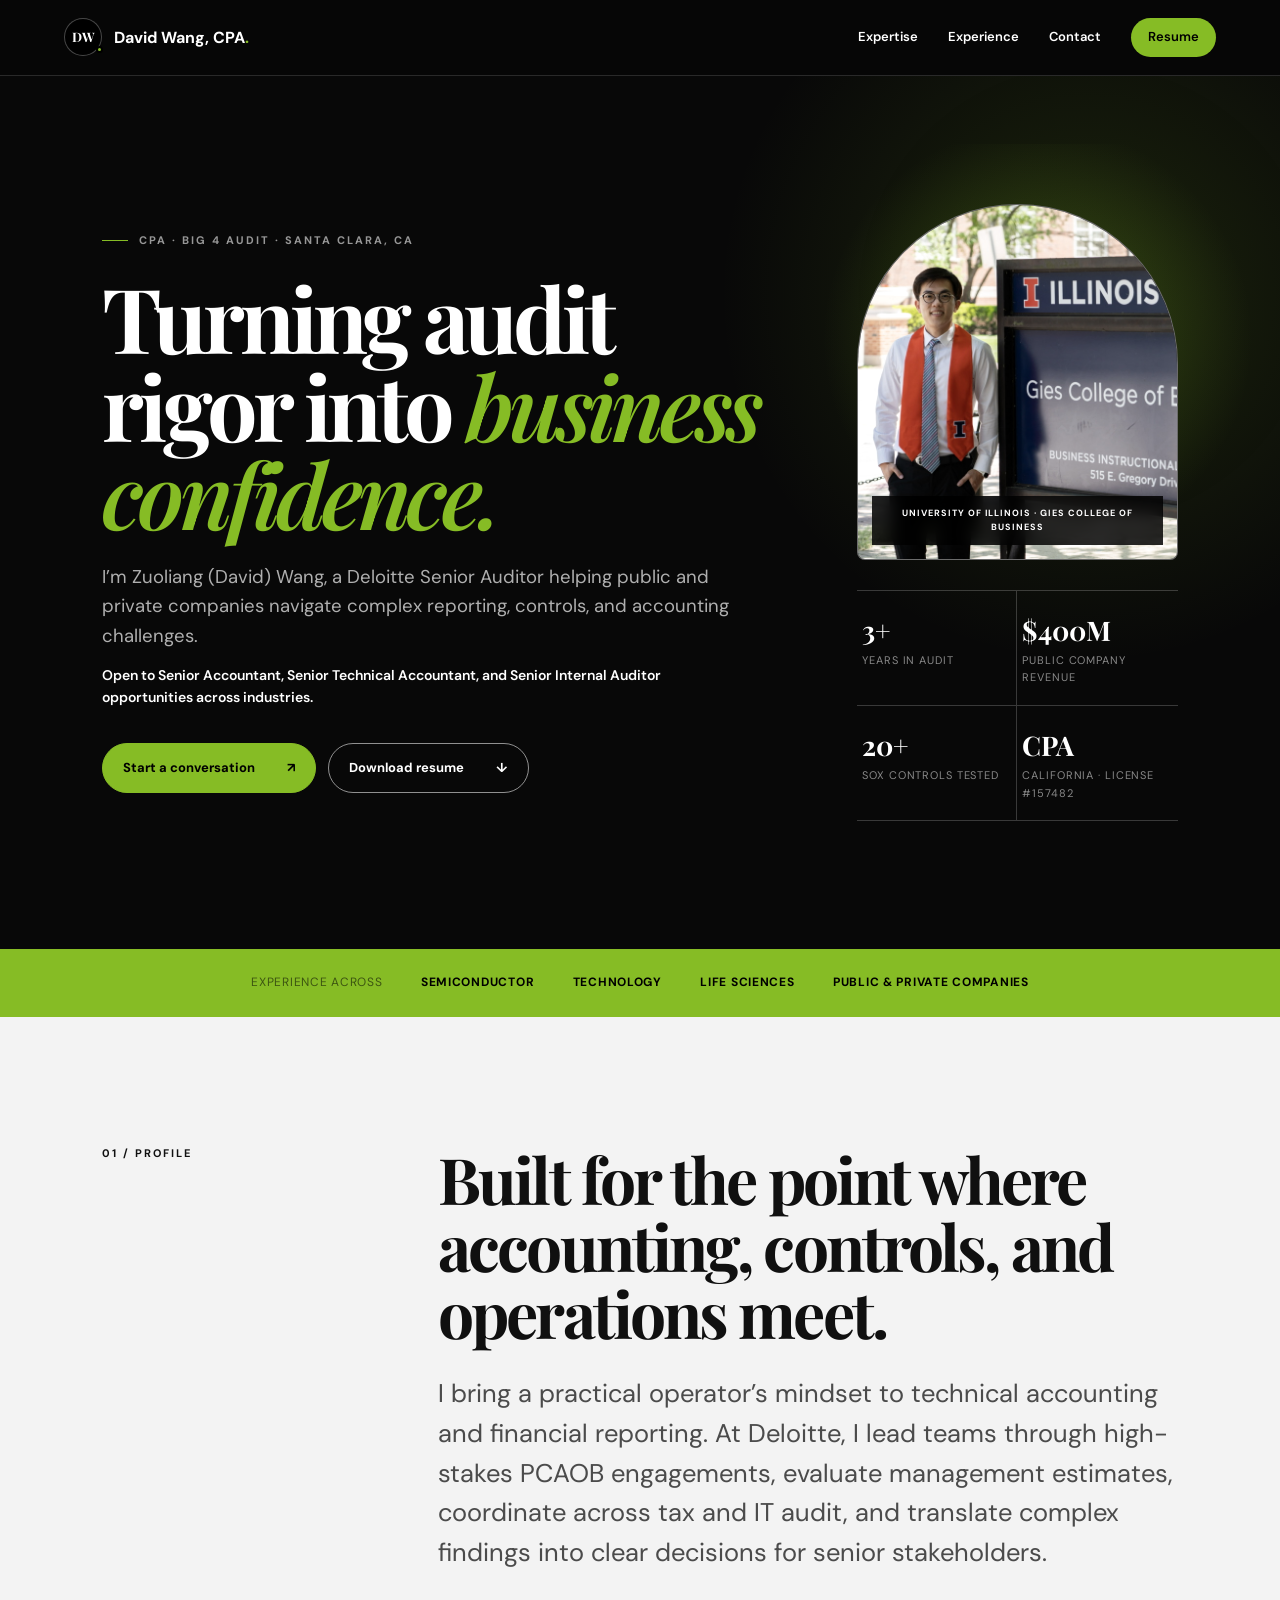
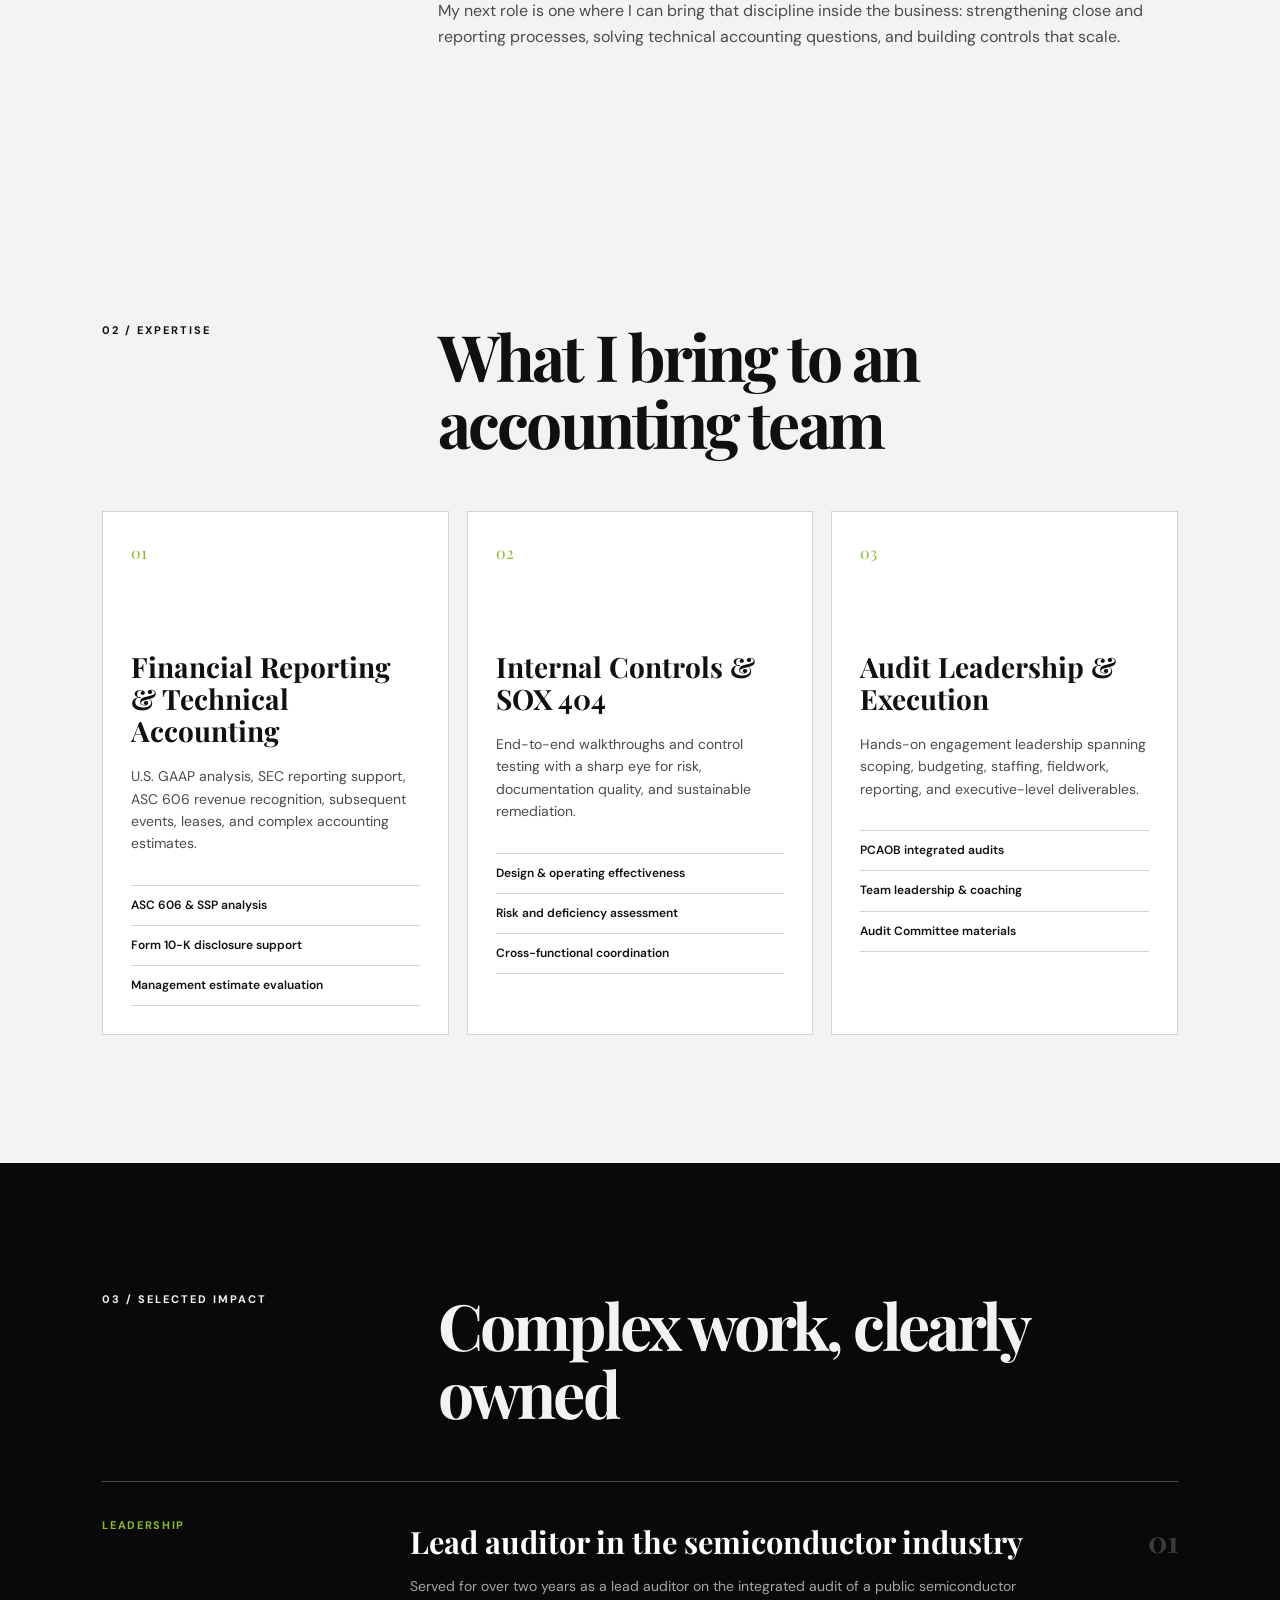
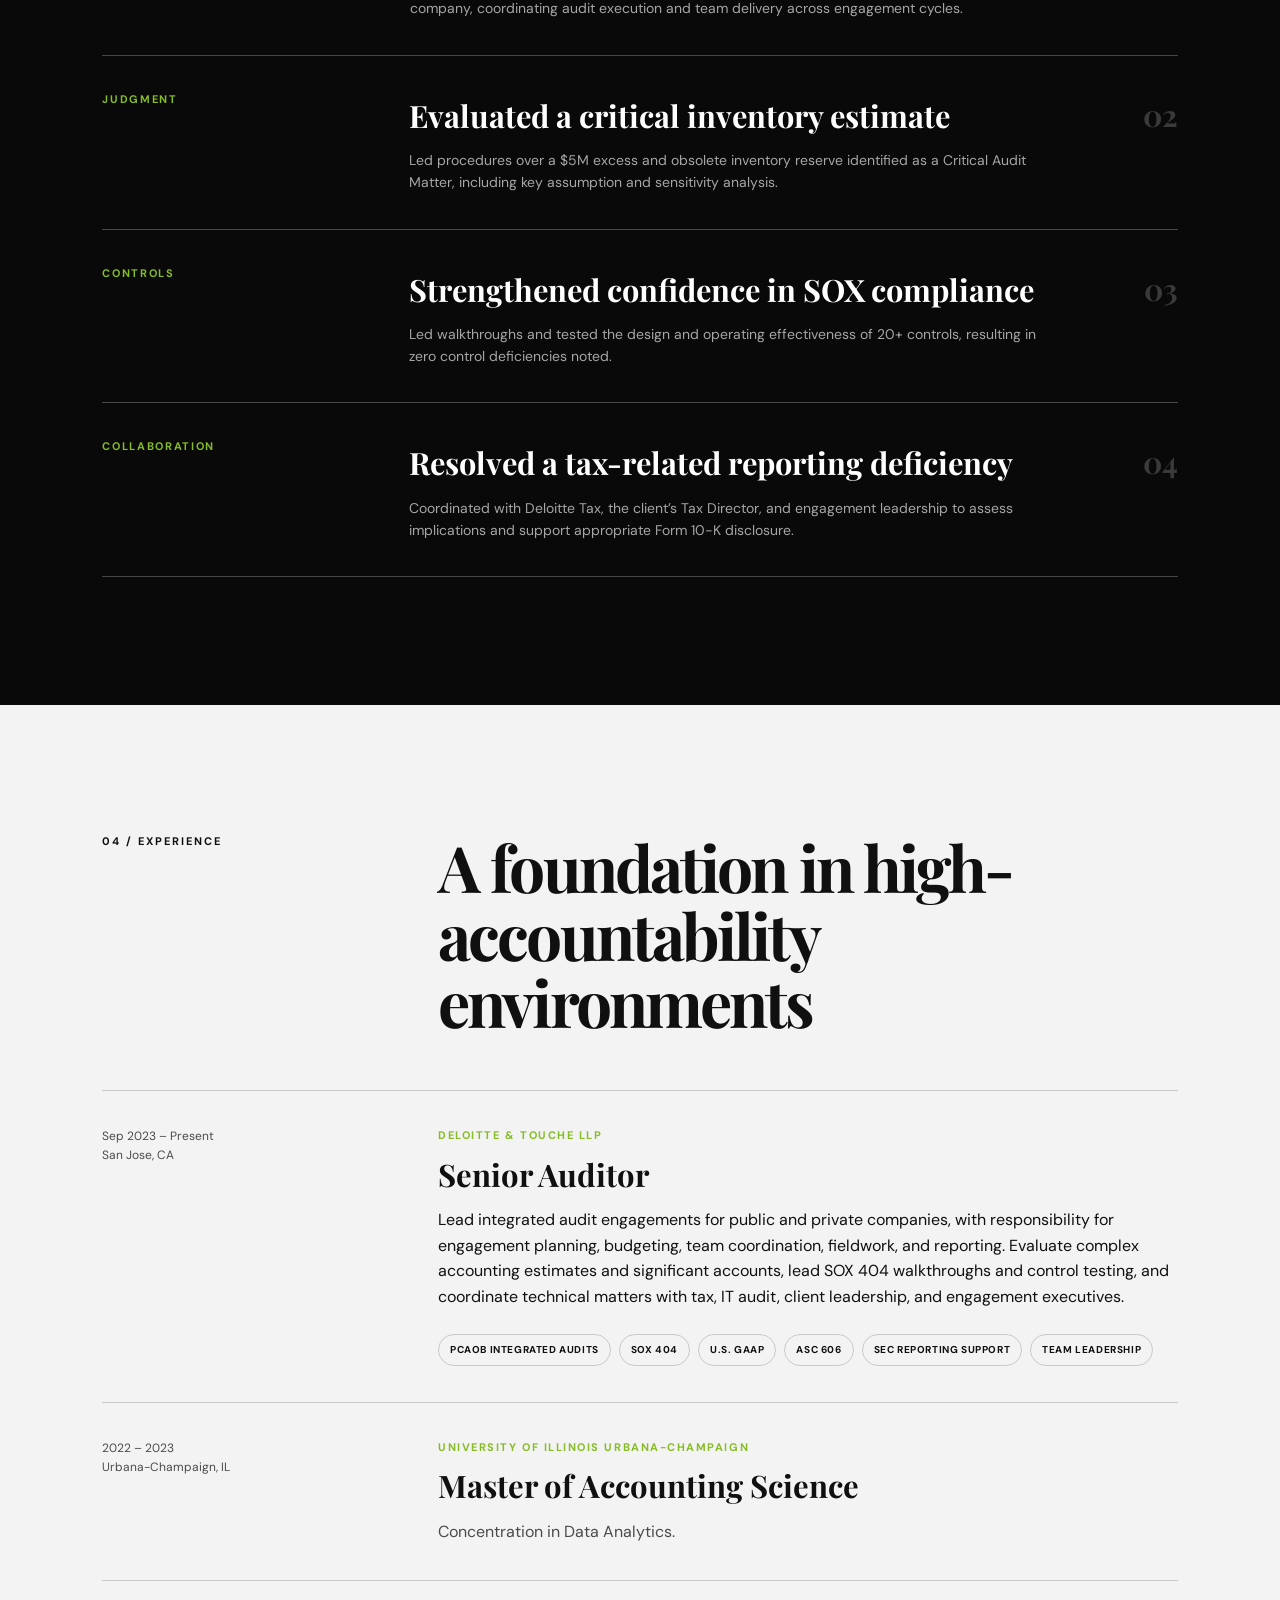
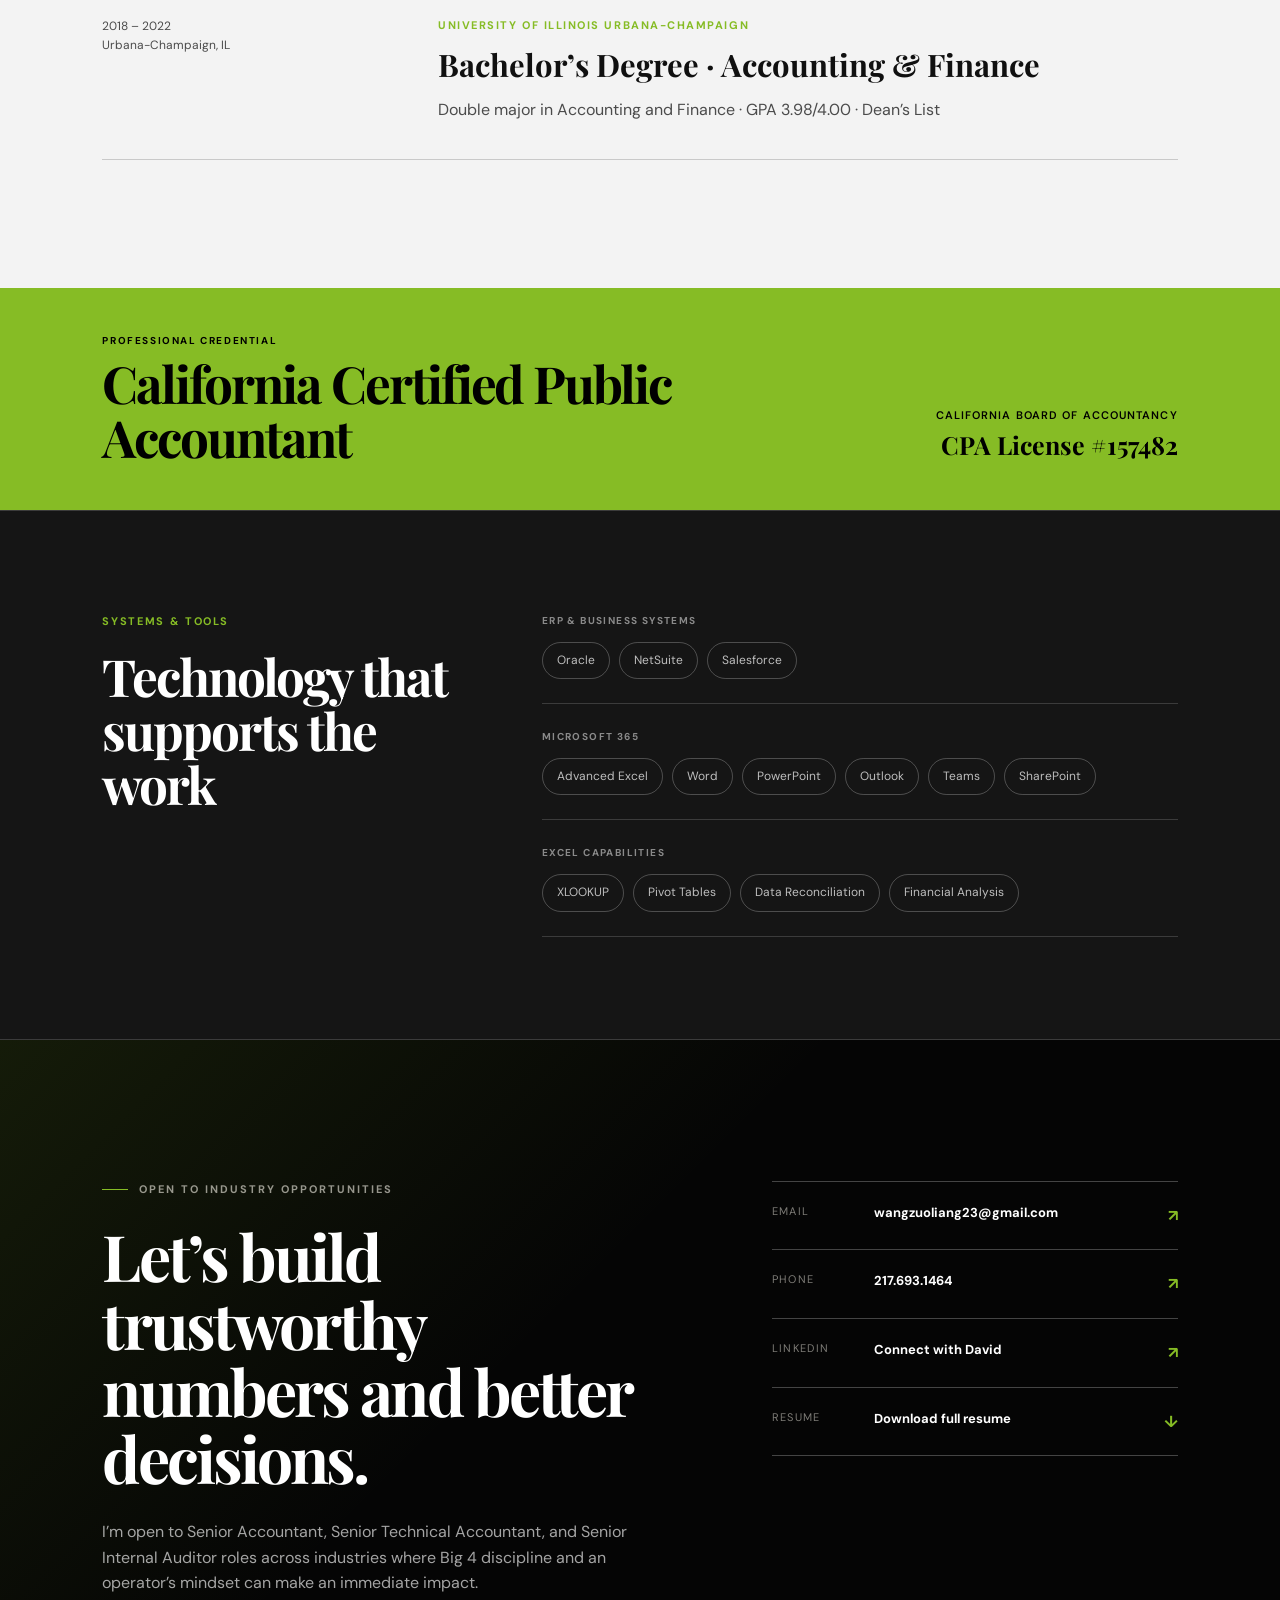
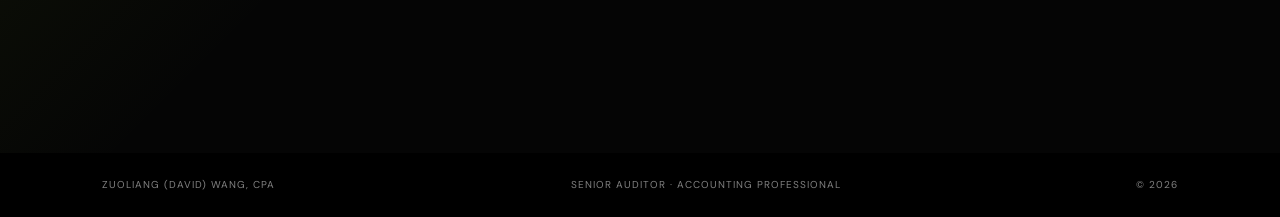
==== index.html @ b6fe4852 "Create index.html" ====
<!DOCTYPE html>
<html lang="en">
<head>
  <meta charset="UTF-8">
  <meta name="viewport" content="width=device-width, initial-scale=1.0">
  <meta name="description" content="Portfolio of Zuoliang (David) Wang, CPA, a Senior Auditor specializing in public company audits, SOX 404, and U.S. GAAP.">
  <title>David Wang, CPA | Senior Auditor & Accounting Professional</title>
  <link rel="preconnect" href="https://fonts.googleapis.com">
  <link rel="preconnect" href="https://fonts.gstatic.com" crossorigin>
  <link href="https://fonts.googleapis.com/css2?family=DM+Sans:wght@400;500;600;700&family=Playfair+Display:ital,wght@0,600;0,700;1,600&display=swap" rel="stylesheet">
  <style>:root {
  --ink: #101010;
  --ink-soft: #4b4b4b;
  --paper: #f3f3f3;
  --paper-deep: #dedede;
  --white: #ffffff;
  --accent: #86bc25;
  --line: rgba(16, 16, 16, 0.18);
  --serif: "Playfair Display", Georgia, serif;
  --sans: "DM Sans", Arial, sans-serif;
}

* { box-sizing: border-box; }
html { scroll-behavior: smooth; }
body {
  margin: 0;
  color: var(--ink);
  background: #0b0b0b;
  font-family: var(--sans);
  line-height: 1.6;
}
a { color: inherit; text-decoration: none; }

.site-header {
  position: sticky;
  top: 0;
  z-index: 20;
  display: flex;
  align-items: center;
  justify-content: space-between;
  padding: 18px clamp(24px, 5vw, 80px);
  color: var(--white);
  border-bottom: 1px solid rgba(255, 255, 255, .14);
  background: rgba(7, 7, 7, 0.94);
  backdrop-filter: blur(18px);
}
.brand { display: flex; align-items: center; gap: 12px; font-weight: 700; }
.brand-mark {
  position: relative;
  display: grid;
  width: 38px;
  height: 38px;
  place-items: center;
  color: var(--white);
  background: #000;
  border: 1px solid rgba(255,255,255,.28);
  border-radius: 50%;
  font-family: var(--serif);
  font-size: 13px;
}
.brand-dot {
  position: absolute;
  right: -2px;
  bottom: 2px;
  width: 7px;
  height: 7px;
  background: var(--accent);
  border: 2px solid #000;
  border-radius: 50%;
}
.wordmark-dot { color: var(--accent); }
nav { display: flex; align-items: center; gap: 30px; font-size: 13px; font-weight: 600; }
nav a { transition: color .2s ease; }
nav a:hover { color: var(--accent); }
.nav-cta { padding: 9px 17px; color: #000; background: var(--accent); border-radius: 99px; }

.hero {
  min-height: calc(100vh - 75px);
  display: grid;
  grid-template-columns: 1.35fr .65fr;
  gap: 7vw;
  align-items: center;
  padding: clamp(70px, 10vw, 150px) clamp(24px, 8vw, 130px);
  overflow: hidden;
  color: var(--white);
  background:
    radial-gradient(circle at 85% 25%, rgba(134, 188, 37, .16), transparent 29%),
    #080808;
}
.eyebrow {
  display: flex;
  align-items: center;
  gap: 11px;
  margin: 0 0 24px;
  color: rgba(255,255,255,.58);
  font-size: 11px;
  font-weight: 700;
  letter-spacing: .18em;
  text-transform: uppercase;
}
.eyebrow span { width: 26px; height: 1px; background: var(--accent); }
h1, h2, h3, p { margin-top: 0; }
h1 {
  max-width: 760px;
  margin-bottom: 26px;
  font-family: var(--serif);
  font-size: clamp(55px, 7vw, 104px);
  line-height: .98;
  letter-spacing: -.055em;
}
h1 em { color: var(--accent); font-weight: 600; }
.hero-intro { max-width: 690px; margin-bottom: 12px; color: rgba(255,255,255,.68); font-size: clamp(17px, 1.45vw, 22px); }
.hero-goal { max-width: 650px; margin-bottom: 34px; font-size: 14px; font-weight: 600; }
.hero-actions { display: flex; gap: 12px; flex-wrap: wrap; }
.button {
  display: inline-flex;
  gap: 32px;
  align-items: center;
  padding: 14px 20px;
  border: 1px solid rgba(255,255,255,.55);
  border-radius: 99px;
  font-size: 13px;
  font-weight: 700;
  transition: transform .2s ease, background .2s ease, color .2s ease;
}
.button:hover { transform: translateY(-2px); }
.button.primary { color: #000; background: var(--accent); border-color: var(--accent); }
.button.secondary { color: var(--white); }
.button.secondary:hover { color: #000; background: var(--white); }
.hero-panel { position: relative; }
.hero-panel::before {
  content: "";
  position: absolute;
  inset: -60px -120px auto -80px;
  height: 390px;
  background: radial-gradient(circle, rgba(134,188,37,.3), transparent 66%);
  pointer-events: none;
}
.portrait-frame {
  position: relative;
  aspect-ratio: .9;
  margin: 0;
  overflow: hidden;
  border: 1px solid rgba(255,255,255,.35);
  border-radius: 240px 240px 12px 12px;
  background: #1b1b1b;
}
.portrait-frame img {
  width: 100%;
  height: 100%;
  display: block;
  object-fit: cover;
  object-position: 31% center;
  filter: saturate(.82) contrast(1.02);
}
.portrait-frame figcaption {
  position: absolute;
  right: 14px;
  bottom: 14px;
  left: 14px;
  padding: 10px 12px;
  color: var(--white);
  background: rgba(0, 0, 0, .84);
  backdrop-filter: blur(8px);
  font-size: 9px;
  font-weight: 700;
  letter-spacing: .11em;
  text-align: center;
  text-transform: uppercase;
}
.hero-stat-grid { display: grid; grid-template-columns: 1fr 1fr; margin-top: 30px; border-top: 1px solid rgba(255,255,255,.2); }
.hero-stat-grid div { padding: 18px 5px; border-bottom: 1px solid rgba(255,255,255,.2); }
.hero-stat-grid div:nth-child(odd) { border-right: 1px solid rgba(255,255,255,.2); }
.hero-stat-grid strong, .hero-stat-grid span { display: block; }
.hero-stat-grid strong { font-family: var(--serif); font-size: 27px; }
.hero-stat-grid span { color: rgba(255,255,255,.52); font-size: 11px; text-transform: uppercase; letter-spacing: .08em; }

.trust-strip {
  display: flex;
  gap: 3vw;
  align-items: center;
  justify-content: center;
  padding: 24px;
  color: #000;
  background: var(--accent);
  font-size: 12px;
  letter-spacing: .06em;
  text-transform: uppercase;
}
.trust-strip span { color: rgba(0,0,0,.55); }

.section { padding: clamp(80px, 10vw, 150px) clamp(24px, 8vw, 130px); background: var(--paper); }
.narrative { display: grid; grid-template-columns: .35fr 1fr; gap: 6vw; }
.section-label { font-size: 11px; font-weight: 700; letter-spacing: .18em; text-transform: uppercase; }
.narrative h2, .section-heading h2, .contact-copy h2 {
  max-width: 930px;
  margin-bottom: 28px;
  font-family: var(--serif);
  font-size: clamp(39px, 5vw, 73px);
  line-height: 1.05;
  letter-spacing: -.045em;
}
.large-copy { max-width: 940px; color: var(--ink-soft); font-size: clamp(18px, 2vw, 27px); line-height: 1.55; }
.muted-copy { max-width: 760px; margin-top: 26px; color: var(--ink-soft); }
.section-heading { display: grid; grid-template-columns: .35fr 1fr; gap: 6vw; margin-bottom: 55px; }
.section-heading h2 { margin-bottom: 0; }

.expertise-grid { display: grid; grid-template-columns: repeat(3, 1fr); gap: 18px; }
.expertise-card {
  min-height: 440px;
  padding: 28px;
  border: 1px solid var(--line);
  background: var(--white);
  transition: transform .25s ease, background .25s ease;
}
.expertise-card:hover { transform: translateY(-7px); color: var(--white); background: #111; }
.expertise-card:hover p { color: rgba(255,255,255,.65); }
.expertise-card:hover li { border-color: rgba(255,255,255,.18); }
.card-number { display: block; margin-bottom: 85px; color: var(--accent); font-family: var(--serif); }
.expertise-card h3 { margin-bottom: 18px; font-family: var(--serif); font-size: 28px; line-height: 1.15; }
.expertise-card p { color: var(--ink-soft); font-size: 14px; }
.expertise-card ul { margin: 30px 0 0; padding: 0; list-style: none; border-top: 1px solid var(--line); }
.expertise-card li { padding: 10px 0; border-bottom: 1px solid var(--line); font-size: 12px; font-weight: 600; }

.impact-section { padding: clamp(80px, 10vw, 150px) clamp(24px, 8vw, 130px); color: var(--white); background: #090909; }
.light { color: var(--paper); }
.impact-list { border-top: 1px solid rgba(255,255,255,.25); }
.impact-item {
  display: grid;
  grid-template-columns: .35fr 1fr auto;
  gap: 6vw;
  align-items: start;
  padding: 35px 0;
  border-bottom: 1px solid rgba(255,255,255,.25);
}
.impact-tag { color: var(--accent); font-size: 11px; font-weight: 700; letter-spacing: .15em; text-transform: uppercase; }
.impact-item h3 { margin-bottom: 9px; font-family: var(--serif); font-size: clamp(23px, 2.4vw, 36px); }
.impact-item p { max-width: 750px; margin: 0; color: rgba(255,255,255,.64); font-size: 14px; }
.impact-item > strong { color: rgba(255,255,255,.2); font-family: var(--serif); font-size: 30px; }

.timeline { border-top: 1px solid var(--line); }
.timeline-item { display: grid; grid-template-columns: .35fr 1fr; gap: 6vw; padding: 36px 0; border-bottom: 1px solid var(--line); }
.timeline-meta { display: flex; flex-direction: column; color: var(--ink-soft); font-size: 12px; }
.timeline-content .company { margin-bottom: 5px; color: var(--accent); font-size: 11px; font-weight: 700; letter-spacing: .14em; text-transform: uppercase; }
.timeline-content h3 { margin-bottom: 8px; font-family: var(--serif); font-size: 31px; }
.timeline-content p:last-child { max-width: 730px; margin-bottom: 0; color: var(--ink-soft); }
.role-highlights { display: flex; gap: 8px; flex-wrap: wrap; max-width: 800px; margin-top: 24px; }
.role-highlights span { padding: 7px 11px; border: 1px solid var(--line); border-radius: 99px; font-size: 10px; font-weight: 700; letter-spacing: .06em; text-transform: uppercase; }

.credential-section {
  display: grid;
  grid-template-columns: 1fr auto;
  gap: 40px;
  align-items: end;
  padding: 45px clamp(24px, 8vw, 130px);
  color: #000;
  background: var(--accent);
}
.credential-section p { margin-bottom: 8px; font-size: 10px; font-weight: 700; letter-spacing: .16em; text-transform: uppercase; }
.credential-section h2 { margin: 0; font-family: var(--serif); font-size: clamp(30px, 4vw, 56px); line-height: 1.05; letter-spacing: -.04em; }
.credential-details { display: flex; flex-direction: column; align-items: flex-end; text-align: right; }
.credential-details span { font-size: 11px; font-weight: 600; text-transform: uppercase; letter-spacing: .1em; }
.credential-details strong { font-family: var(--serif); font-size: 25px; }

.tools { display: grid; grid-template-columns: .55fr 1fr; gap: 7vw; padding: clamp(65px, 8vw, 110px) clamp(24px, 8vw, 130px); border-block: 1px solid rgba(255,255,255,.16); color: var(--white); background: #151515; }
.tools-heading p { margin: 0 0 18px; color: var(--accent); font-size: 11px; font-weight: 700; letter-spacing: .15em; text-transform: uppercase; }
.tools-heading h2 { max-width: 420px; margin: 0; font-family: var(--serif); font-size: clamp(34px, 4vw, 56px); line-height: 1.06; letter-spacing: -.04em; }
.tools-groups { display: grid; gap: 25px; }
.tool-group { padding-bottom: 24px; border-bottom: 1px solid rgba(255,255,255,.16); }
.tool-group strong { display: block; margin-bottom: 13px; color: rgba(255,255,255,.5); font-size: 10px; letter-spacing: .14em; text-transform: uppercase; }
.tool-group div { display: flex; gap: 9px; flex-wrap: wrap; }
.tools span { padding: 8px 14px; border: 1px solid rgba(255,255,255,.24); border-radius: 99px; color: rgba(255,255,255,.72); font-size: 12px; }

.contact-section {
  display: grid;
  grid-template-columns: 1fr .75fr;
  gap: 10vw;
  padding: clamp(85px, 11vw, 170px) clamp(24px, 8vw, 130px);
  color: var(--white);
  background:
    linear-gradient(135deg, rgba(134,188,37,.12), transparent 42%),
    #050505;
}
.eyebrow.light { color: rgba(245,241,232,.6); }
.contact-copy p:last-child { max-width: 620px; color: rgba(255,255,255,.64); }
.contact-links { border-top: 1px solid rgba(255,255,255,.25); }
.contact-links a { display: grid; grid-template-columns: 90px 1fr auto; gap: 12px; padding: 21px 0; border-bottom: 1px solid rgba(255,255,255,.25); }
.contact-links a:hover strong { color: var(--accent); }
.contact-links span { color: rgba(245,241,232,.5); font-size: 11px; text-transform: uppercase; letter-spacing: .12em; }
.contact-links strong { font-size: 13px; transition: color .2s ease; }
.contact-links b { color: var(--accent); }

footer { display: flex; justify-content: space-between; padding: 24px clamp(24px, 8vw, 130px); color: rgba(255,255,255,.5); background: #000; font-size: 10px; letter-spacing: .1em; text-transform: uppercase; }

.reveal { opacity: 0; transform: translateY(18px); transition: opacity .7s ease, transform .7s ease; }
.reveal.visible { opacity: 1; transform: translateY(0); }

@media (max-width: 900px) {
  nav a:not(.nav-cta) { display: none; }
  .hero { grid-template-columns: 1fr; padding-top: 85px; }
  .hero-panel { max-width: 430px; }
  .portrait-frame { aspect-ratio: 1.05; }
  .trust-strip { justify-content: flex-start; overflow-x: auto; }
  .trust-strip > * { flex: 0 0 auto; }
  .narrative, .section-heading, .timeline-item, .impact-item, .contact-section { grid-template-columns: 1fr; gap: 24px; }
  .expertise-grid { grid-template-columns: 1fr; }
  .expertise-card { min-height: auto; }
  .card-number { margin-bottom: 40px; }
  .impact-item { grid-template-columns: 1fr auto; }
  .impact-item > div { grid-column: 1 / -1; }
  .tools { grid-template-columns: 1fr; gap: 35px; }
  .credential-section { grid-template-columns: 1fr; align-items: start; }
  .credential-details { align-items: flex-start; text-align: left; }
}

@media (max-width: 600px) {
  .site-header { padding: 14px 18px; }
  .brand > span:last-child { display: none; }
  .hero, .section, .impact-section, .contact-section { padding-inline: 20px; }
  h1 { font-size: 52px; }
  .hero-actions { flex-direction: column; align-items: stretch; }
  .button { justify-content: space-between; }
  .contact-links a { grid-template-columns: 70px 1fr auto; }
  .contact-links strong { overflow-wrap: anywhere; }
  footer { flex-direction: column; gap: 7px; padding-inline: 20px; }
}

@media (prefers-reduced-motion: reduce) {
  html { scroll-behavior: auto; }
  .reveal { opacity: 1; transform: none; transition: none; }
}
</style>
</head>
<body>
  <header class="site-header">
    <a class="brand" href="#top" aria-label="David Wang home">
      <span class="brand-mark">DW<span class="brand-dot"></span></span>
      <span>David Wang, CPA<span class="wordmark-dot">.</span></span>
    </a>
    <nav aria-label="Main navigation">
      <a href="#expertise">Expertise</a>
      <a href="#experience">Experience</a>
      <a href="#contact">Contact</a>
      <a class="nav-cta" href="[data-uri]" download>Resume</a>
    </nav>
  </header>

  <main id="top">
    <section class="hero">
      <div class="hero-copy reveal">
        <p class="eyebrow"><span></span> CPA · Big 4 Audit · Santa Clara, CA</p>
        <h1>Turning audit rigor into <em>business confidence.</em></h1>
        <p class="hero-intro">I’m Zuoliang (David) Wang, a Deloitte Senior Auditor helping public and private companies navigate complex reporting, controls, and accounting challenges.</p>
        <p class="hero-goal">Open to Senior Accountant, Senior Technical Accountant, and Senior Internal Auditor opportunities across industries.</p>
        <div class="hero-actions">
          <a class="button primary" href="mailto:wangzuoliang23@gmail.com">Start a conversation <span>↗</span></a>
          <a class="button secondary" href="[data-uri]" download>Download resume <span>↓</span></a>
        </div>
      </div>
      <div class="hero-panel reveal">
        <figure class="portrait-frame">
          <img src="[data-uri]" alt="David Wang at the University of Illinois Gies College of Business">
          <figcaption>University of Illinois · Gies College of Business</figcaption>
        </figure>
        <div class="hero-stat-grid">
          <div>
            <strong>3+</strong>
            <span>Years in audit</span>
          </div>
          <div>
            <strong>$400M</strong>
            <span>Public company revenue</span>
          </div>
          <div>
            <strong>20+</strong>
            <span>SOX controls tested</span>
          </div>
          <div>
            <strong>CPA</strong>
            <span>California · License #157482</span>
          </div>
        </div>
      </div>
    </section>

    <section class="trust-strip" aria-label="Industry experience">
      <span>Experience across</span>
      <strong>Semiconductor</strong>
      <strong>Technology</strong>
      <strong>Life Sciences</strong>
      <strong>Public & Private Companies</strong>
    </section>

    <section class="section narrative reveal" id="about">
      <div class="section-label">01 / Profile</div>
      <div>
        <h2>Built for the point where accounting, controls, and operations meet.</h2>
        <p class="large-copy">I bring a practical operator’s mindset to technical accounting and financial reporting. At Deloitte, I lead teams through high-stakes PCAOB engagements, evaluate management estimates, coordinate across tax and IT audit, and translate complex findings into clear decisions for senior stakeholders.</p>
        <p class="muted-copy">My next role is one where I can bring that discipline inside the business: strengthening close and reporting processes, solving technical accounting questions, and building controls that scale.</p>
      </div>
    </section>

    <section class="section" id="expertise">
      <div class="section-heading reveal">
        <div class="section-label">02 / Expertise</div>
        <h2>What I bring to an accounting team</h2>
      </div>
      <div class="expertise-grid">
        <article class="expertise-card reveal">
          <span class="card-number">01</span>
          <h3>Financial Reporting & Technical Accounting</h3>
          <p>U.S. GAAP analysis, SEC reporting support, ASC 606 revenue recognition, subsequent events, leases, and complex accounting estimates.</p>
          <ul>
            <li>ASC 606 & SSP analysis</li>
            <li>Form 10-K disclosure support</li>
            <li>Management estimate evaluation</li>
          </ul>
        </article>
        <article class="expertise-card reveal">
          <span class="card-number">02</span>
          <h3>Internal Controls & SOX 404</h3>
          <p>End-to-end walkthroughs and control testing with a sharp eye for risk, documentation quality, and sustainable remediation.</p>
          <ul>
            <li>Design & operating effectiveness</li>
            <li>Risk and deficiency assessment</li>
            <li>Cross-functional coordination</li>
          </ul>
        </article>
        <article class="expertise-card reveal">
          <span class="card-number">03</span>
          <h3>Audit Leadership & Execution</h3>
          <p>Hands-on engagement leadership spanning scoping, budgeting, staffing, fieldwork, reporting, and executive-level deliverables.</p>
          <ul>
            <li>PCAOB integrated audits</li>
            <li>Team leadership & coaching</li>
            <li>Audit Committee materials</li>
          </ul>
        </article>
      </div>
    </section>

    <section class="impact-section">
      <div class="section-heading light reveal">
        <div class="section-label">03 / Selected Impact</div>
        <h2>Complex work, clearly owned</h2>
      </div>
      <div class="impact-list">
        <article class="impact-item reveal">
          <span class="impact-tag">Leadership</span>
          <div>
            <h3>Lead auditor in the semiconductor industry</h3>
            <p>Served for over two years as a lead auditor on the integrated audit of a public semiconductor company, coordinating audit execution and team delivery across engagement cycles.</p>
          </div>
          <strong>01</strong>
        </article>
        <article class="impact-item reveal">
          <span class="impact-tag">Judgment</span>
          <div>
            <h3>Evaluated a critical inventory estimate</h3>
            <p>Led procedures over a $5M excess and obsolete inventory reserve identified as a Critical Audit Matter, including key assumption and sensitivity analysis.</p>
          </div>
          <strong>02</strong>
        </article>
        <article class="impact-item reveal">
          <span class="impact-tag">Controls</span>
          <div>
            <h3>Strengthened confidence in SOX compliance</h3>
            <p>Led walkthroughs and tested the design and operating effectiveness of 20+ controls, resulting in zero control deficiencies noted.</p>
          </div>
          <strong>03</strong>
        </article>
        <article class="impact-item reveal">
          <span class="impact-tag">Collaboration</span>
          <div>
            <h3>Resolved a tax-related reporting deficiency</h3>
            <p>Coordinated with Deloitte Tax, the client’s Tax Director, and engagement leadership to assess implications and support appropriate Form 10-K disclosure.</p>
          </div>
          <strong>04</strong>
        </article>
      </div>
    </section>

    <section class="section experience-section" id="experience">
      <div class="section-heading reveal">
        <div class="section-label">04 / Experience</div>
        <h2>A foundation in high-accountability environments</h2>
      </div>
      <div class="timeline">
        <article class="timeline-item reveal">
          <div class="timeline-meta">
            <span>Sep 2023 – Present</span>
            <span>San Jose, CA</span>
          </div>
          <div class="timeline-content">
            <p class="company">Deloitte & Touche LLP</p>
            <h3>Senior Auditor</h3>
            <p>Lead integrated audit engagements for public and private companies, with responsibility for engagement planning, budgeting, team coordination, fieldwork, and reporting. Evaluate complex accounting estimates and significant accounts, lead SOX 404 walkthroughs and control testing, and coordinate technical matters with tax, IT audit, client leadership, and engagement executives.</p>
            <div class="role-highlights">
              <span>PCAOB Integrated Audits</span>
              <span>SOX 404</span>
              <span>U.S. GAAP</span>
              <span>ASC 606</span>
              <span>SEC Reporting Support</span>
              <span>Team Leadership</span>
            </div>
          </div>
        </article>
        <article class="timeline-item reveal">
          <div class="timeline-meta">
            <span>2022 – 2023</span>
            <span>Urbana-Champaign, IL</span>
          </div>
          <div class="timeline-content">
            <p class="company">University of Illinois Urbana-Champaign</p>
            <h3>Master of Accounting Science</h3>
            <p>Concentration in Data Analytics.</p>
          </div>
        </article>
        <article class="timeline-item reveal">
          <div class="timeline-meta">
            <span>2018 – 2022</span>
            <span>Urbana-Champaign, IL</span>
          </div>
          <div class="timeline-content">
            <p class="company">University of Illinois Urbana-Champaign</p>
            <h3>Bachelor’s Degree · Accounting & Finance</h3>
            <p>Double major in Accounting and Finance · GPA 3.98/4.00 · Dean’s List</p>
          </div>
        </article>
      </div>
    </section>

    <section class="credential-section reveal" aria-label="Professional credential">
      <div>
        <p>Professional Credential</p>
        <h2>California Certified Public Accountant</h2>
      </div>
      <div class="credential-details">
        <span>California Board of Accountancy</span>
        <strong>CPA License #157482</strong>
      </div>
    </section>

    <section class="tools reveal">
      <div class="tools-heading">
        <p>Systems & tools</p>
        <h2>Technology that supports the work</h2>
      </div>
      <div class="tools-groups">
        <div class="tool-group">
          <strong>ERP & Business Systems</strong>
          <div>
            <span>Oracle</span>
            <span>NetSuite</span>
            <span>Salesforce</span>
          </div>
        </div>
        <div class="tool-group">
          <strong>Microsoft 365</strong>
          <div>
            <span>Advanced Excel</span>
            <span>Word</span>
            <span>PowerPoint</span>
            <span>Outlook</span>
            <span>Teams</span>
            <span>SharePoint</span>
          </div>
        </div>
        <div class="tool-group">
          <strong>Excel Capabilities</strong>
          <div>
            <span>XLOOKUP</span>
            <span>Pivot Tables</span>
            <span>Data Reconciliation</span>
            <span>Financial Analysis</span>
          </div>
        </div>
      </div>
    </section>

    <section class="contact-section" id="contact">
      <div class="contact-copy reveal">
        <p class="eyebrow light"><span></span> Open to industry opportunities</p>
        <h2>Let’s build trustworthy numbers and better decisions.</h2>
        <p>I’m open to Senior Accountant, Senior Technical Accountant, and Senior Internal Auditor roles across industries where Big 4 discipline and an operator’s mindset can make an immediate impact.</p>
      </div>
      <div class="contact-links reveal">
        <a href="mailto:wangzuoliang23@gmail.com">
          <span>Email</span>
          <strong>wangzuoliang23@gmail.com</strong>
          <b>↗</b>
        </a>
        <a href="tel:+12176931464">
          <span>Phone</span>
          <strong>217.693.1464</strong>
          <b>↗</b>
        </a>
        <a href="https://www.linkedin.com/in/zuoliang-wang-cpa" target="_blank" rel="noopener">
          <span>LinkedIn</span>
          <strong>Connect with David</strong>
          <b>↗</b>
        </a>
        <a href="[data-uri]" download>
          <span>Resume</span>
          <strong>Download full resume</strong>
          <b>↓</b>
        </a>
      </div>
    </section>
  </main>

  <footer>
    <span>Zuoliang (David) Wang, CPA</span>
    <span>Senior Auditor · Accounting Professional</span>
    <span>© <span id="year"></span></span>
  </footer>

  <script>document.getElementById("year").textContent = new Date().getFullYear();

const revealObserver = new IntersectionObserver(
  (entries) => {
    entries.forEach((entry) => {
      if (entry.isIntersecting) {
        entry.target.classList.add("visible");
        revealObserver.unobserve(entry.target);
      }
    });
  },
  { threshold: 0.12 }
);

document.querySelectorAll(".reveal").forEach((element) => revealObserver.observe(element));
</script>
</body>
</html>
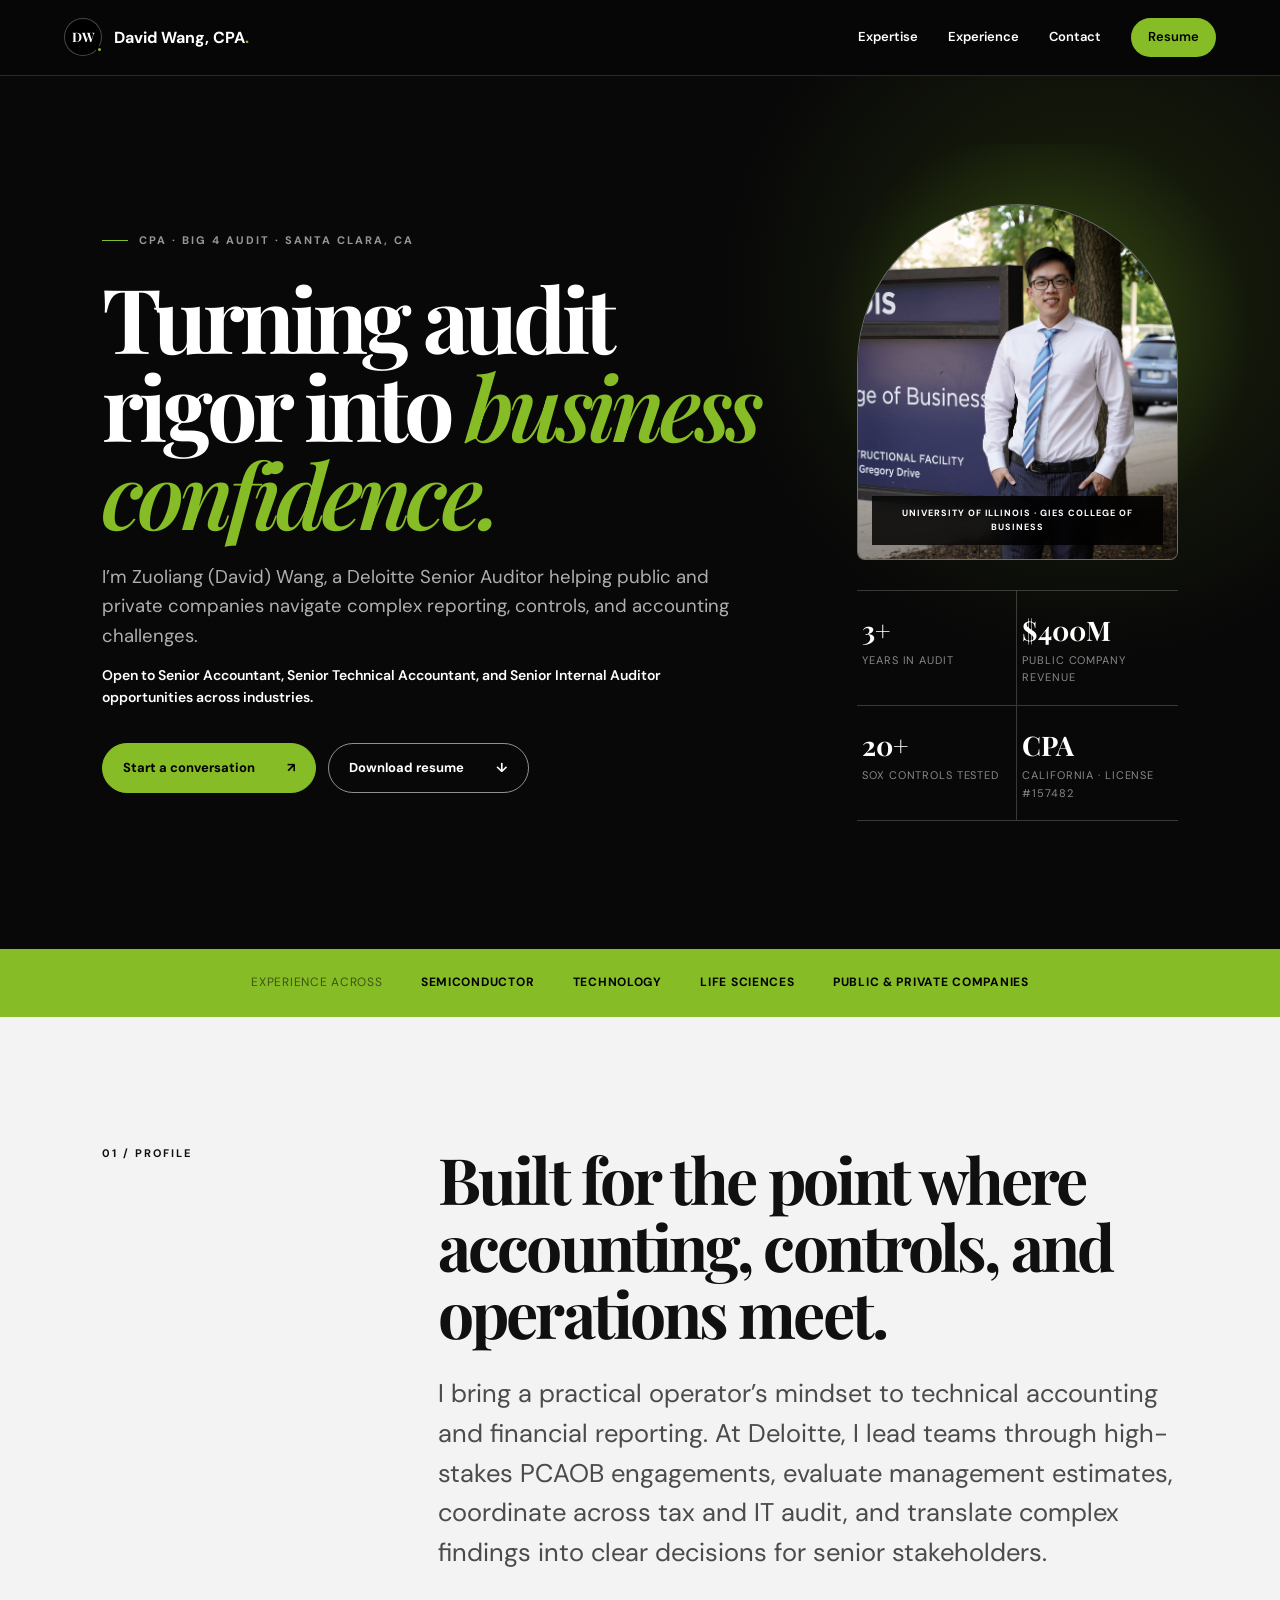
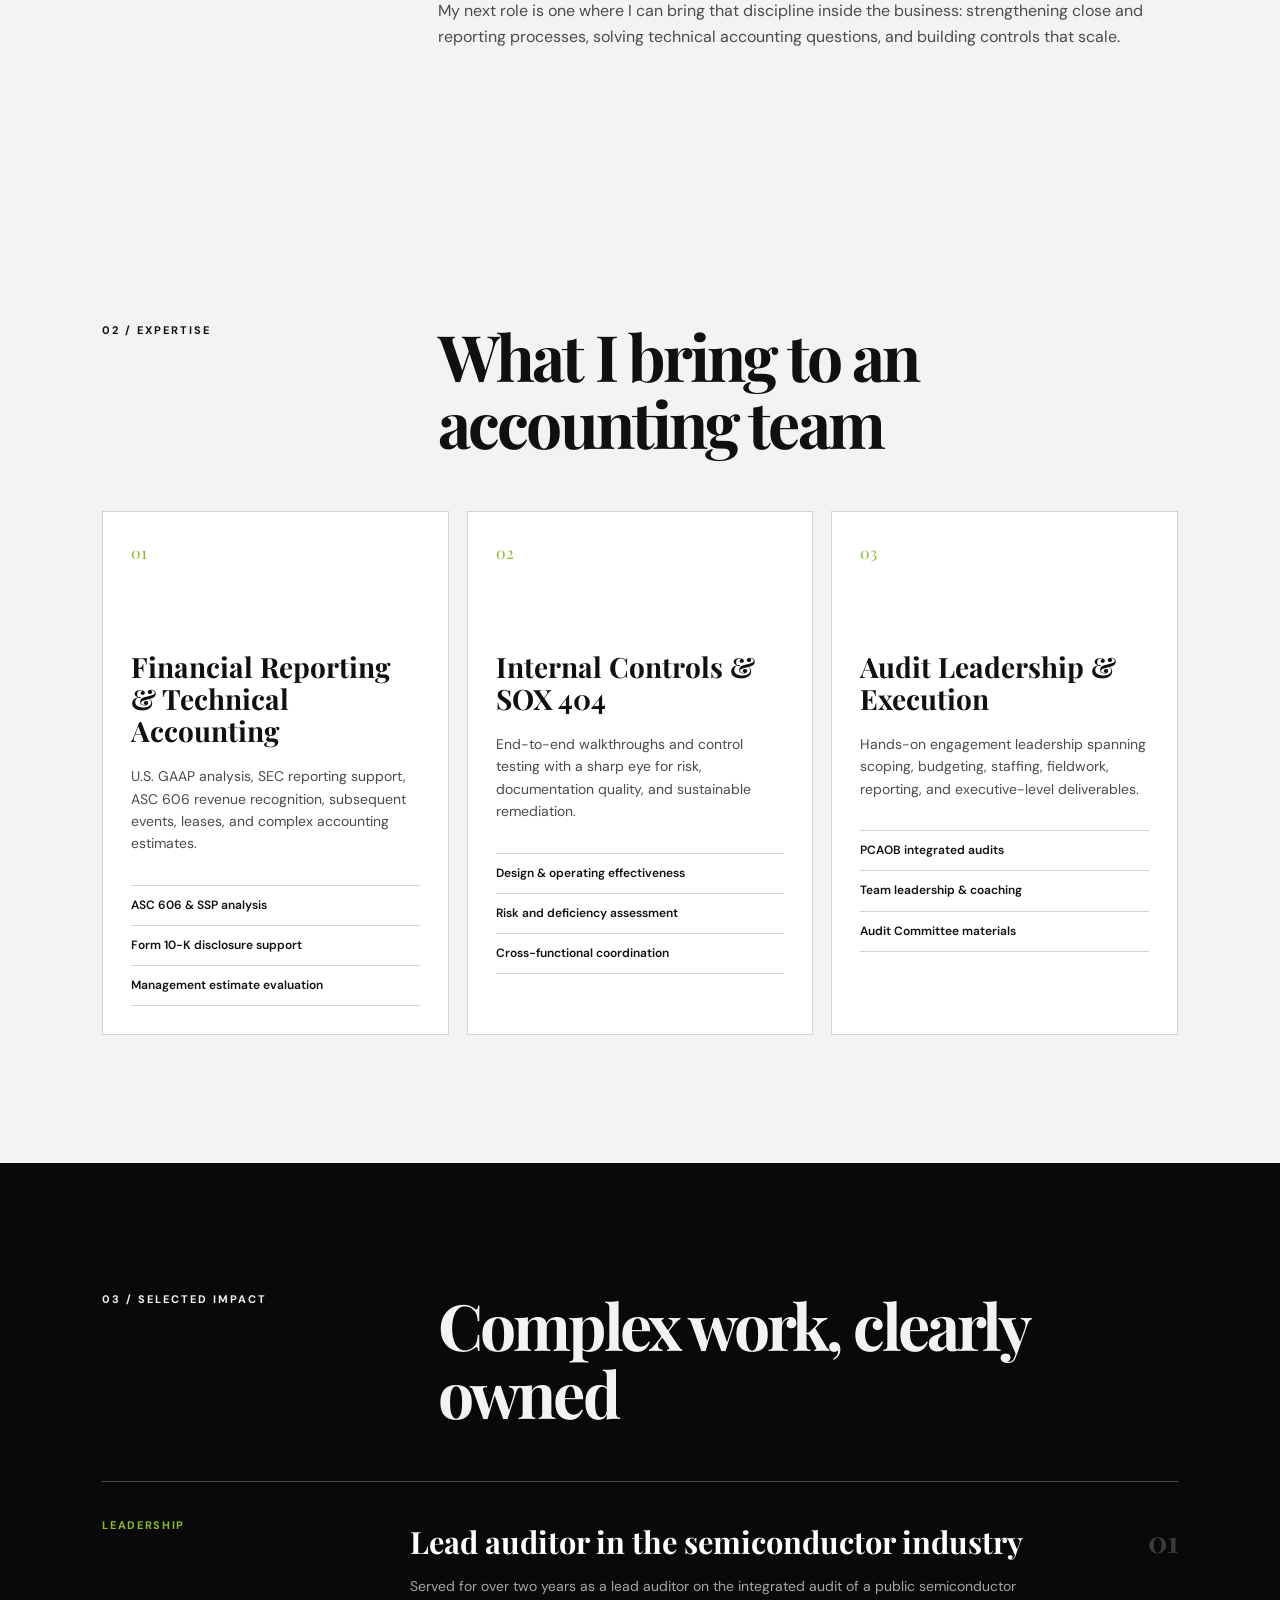
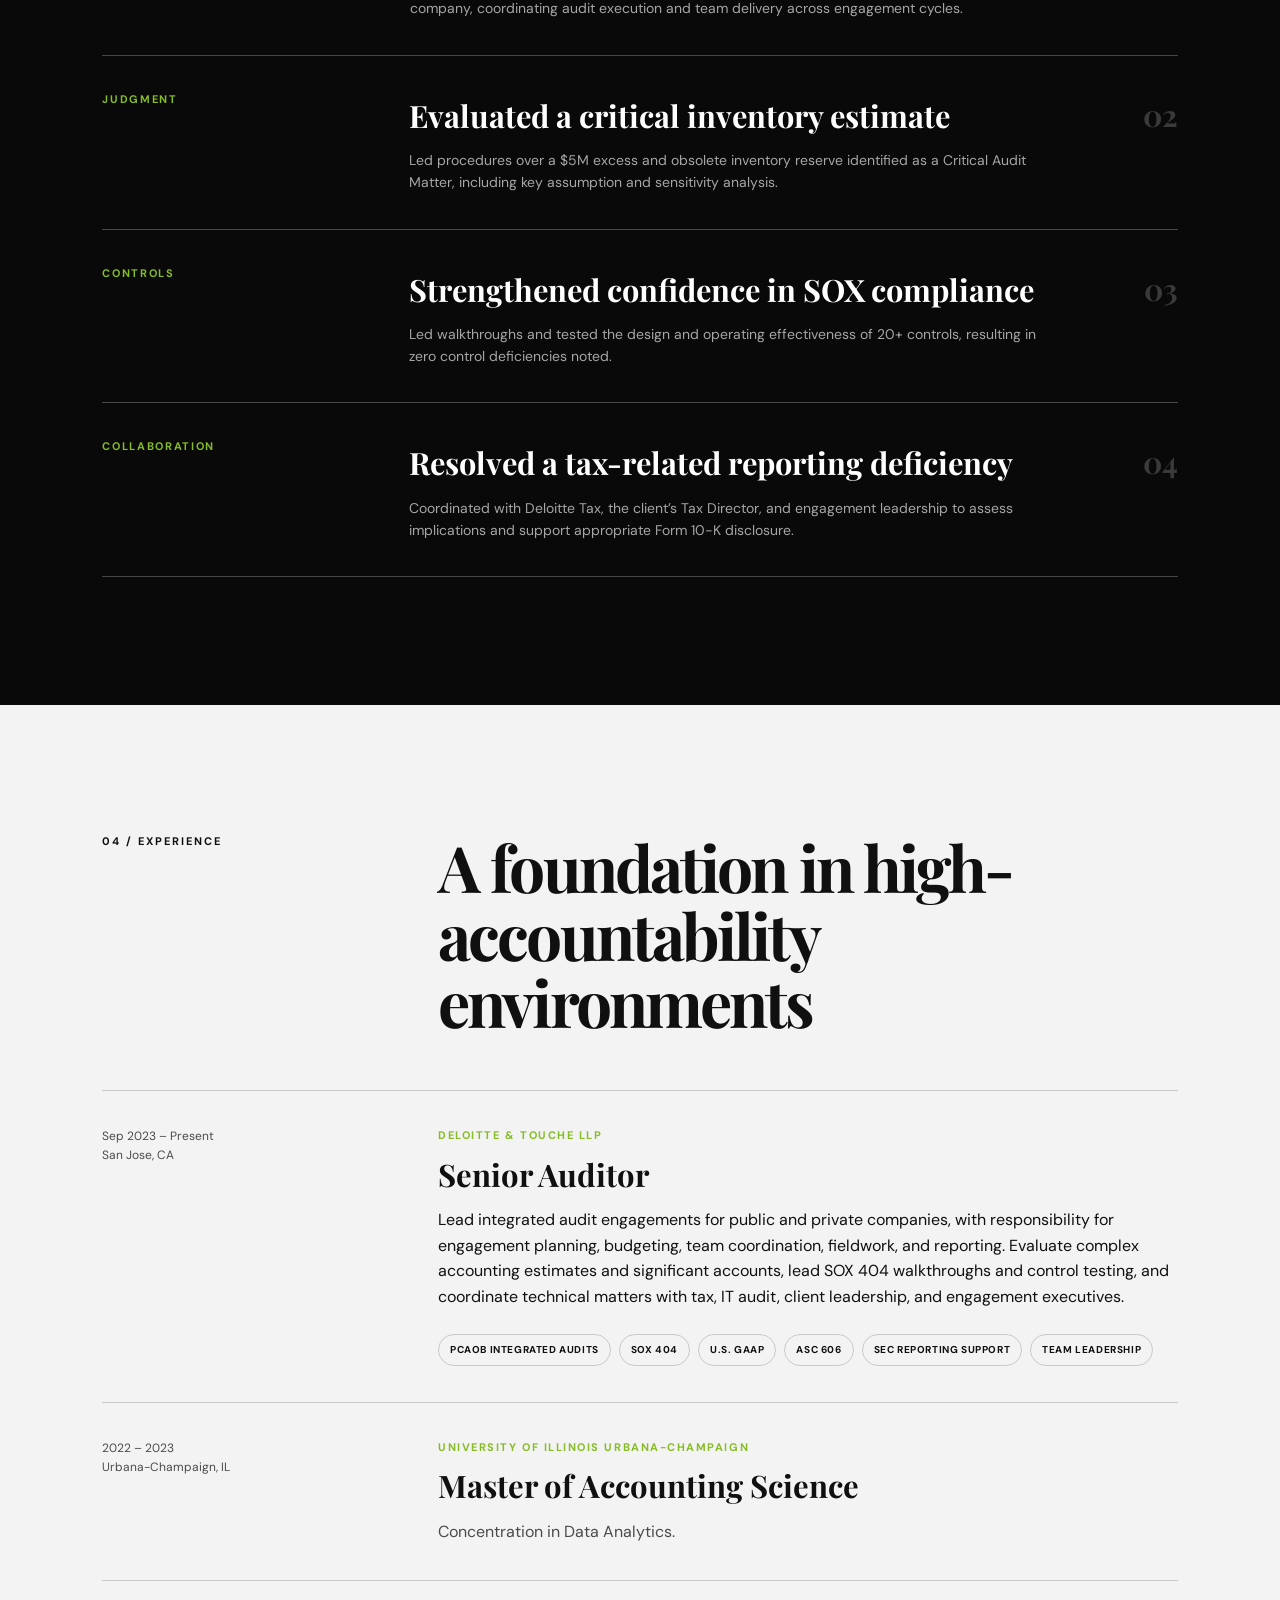
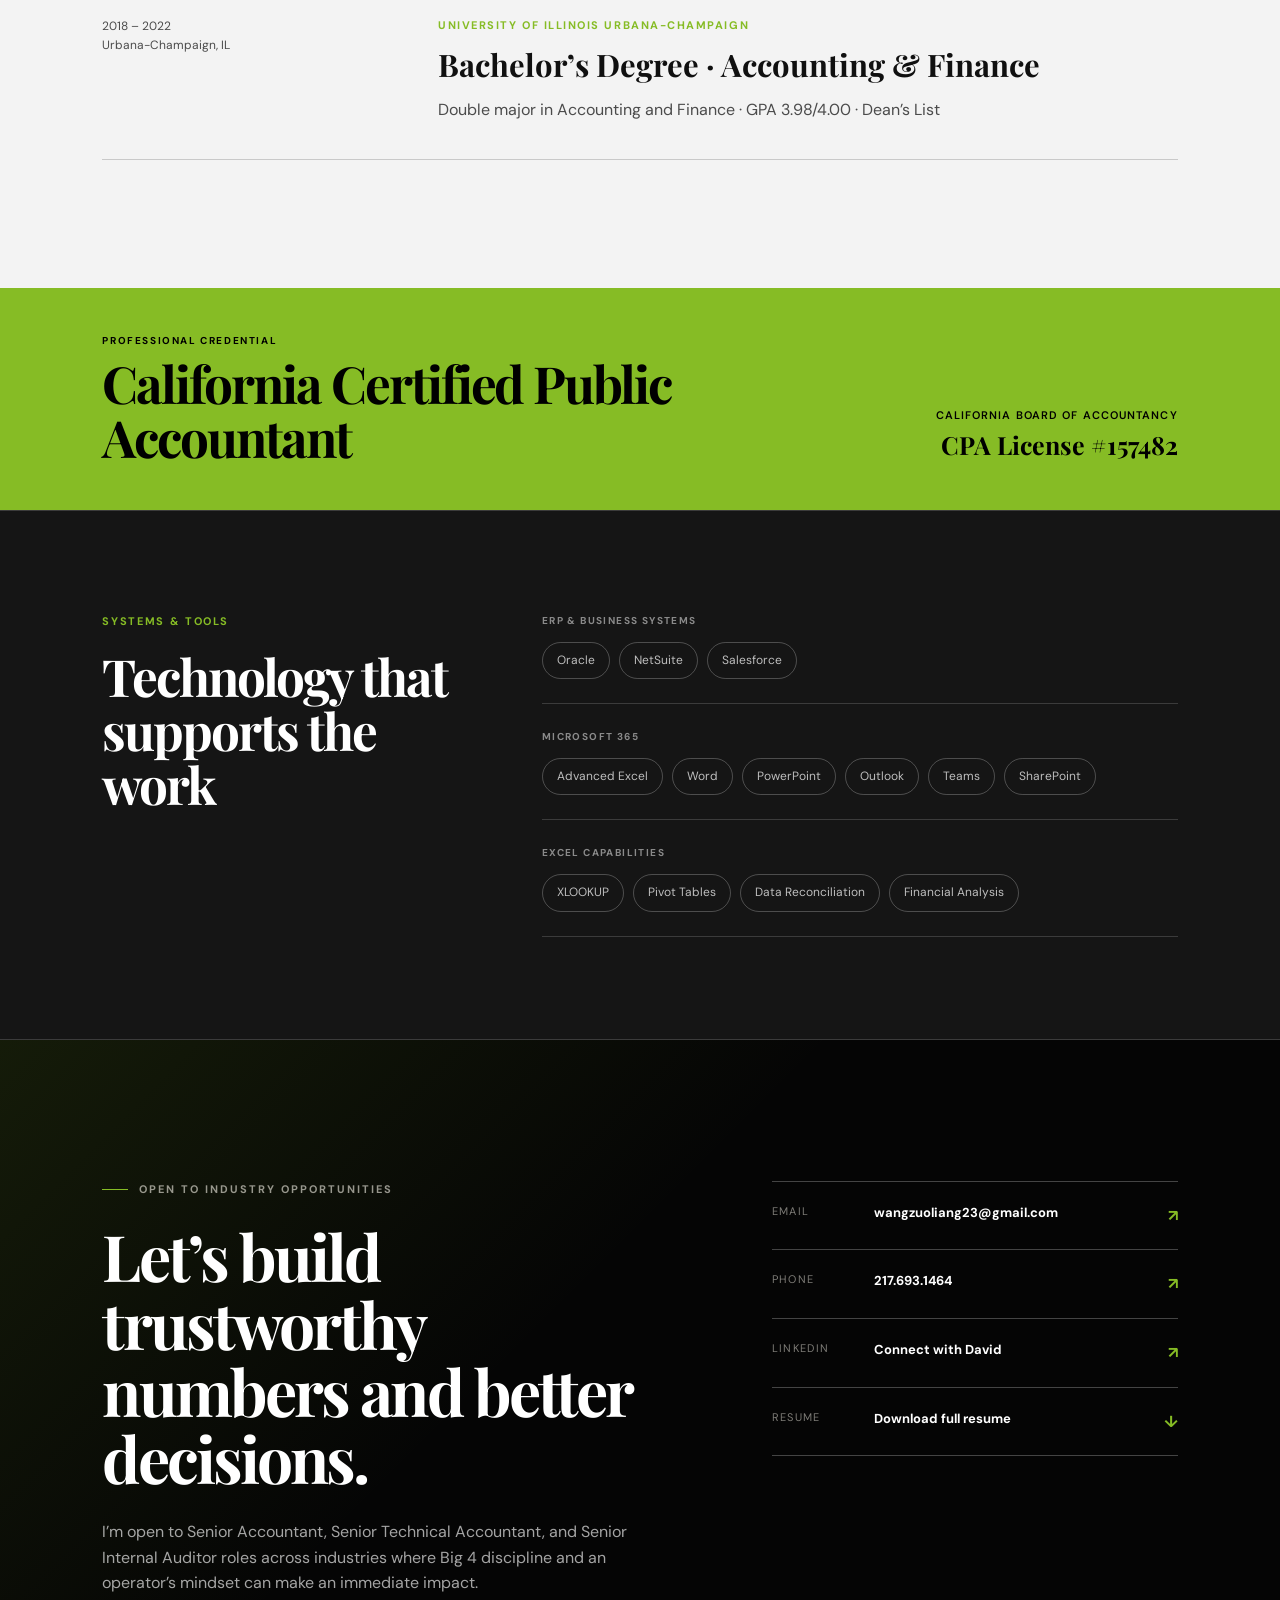
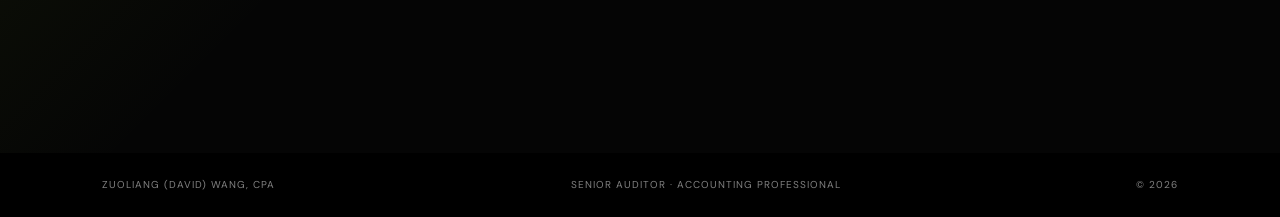
==== commit 1d631847: "Update index.html" ====
--- a/index.html
+++ b/index.html
@@ -150,7 +150,7 @@
   height: 100%;
   display: block;
   object-fit: cover;
-  object-position: 31% center;
+  object-position: 57% center;
   filter: saturate(.82) contrast(1.02);
 }
 .portrait-frame figcaption {
@@ -359,7 +359,7 @@
       </div>
       <div class="hero-panel reveal">
         <figure class="portrait-frame">
-          <img src="[data-uri]" alt="David Wang at the University of Illinois Gies College of Business">
+          <img src="[data-uri]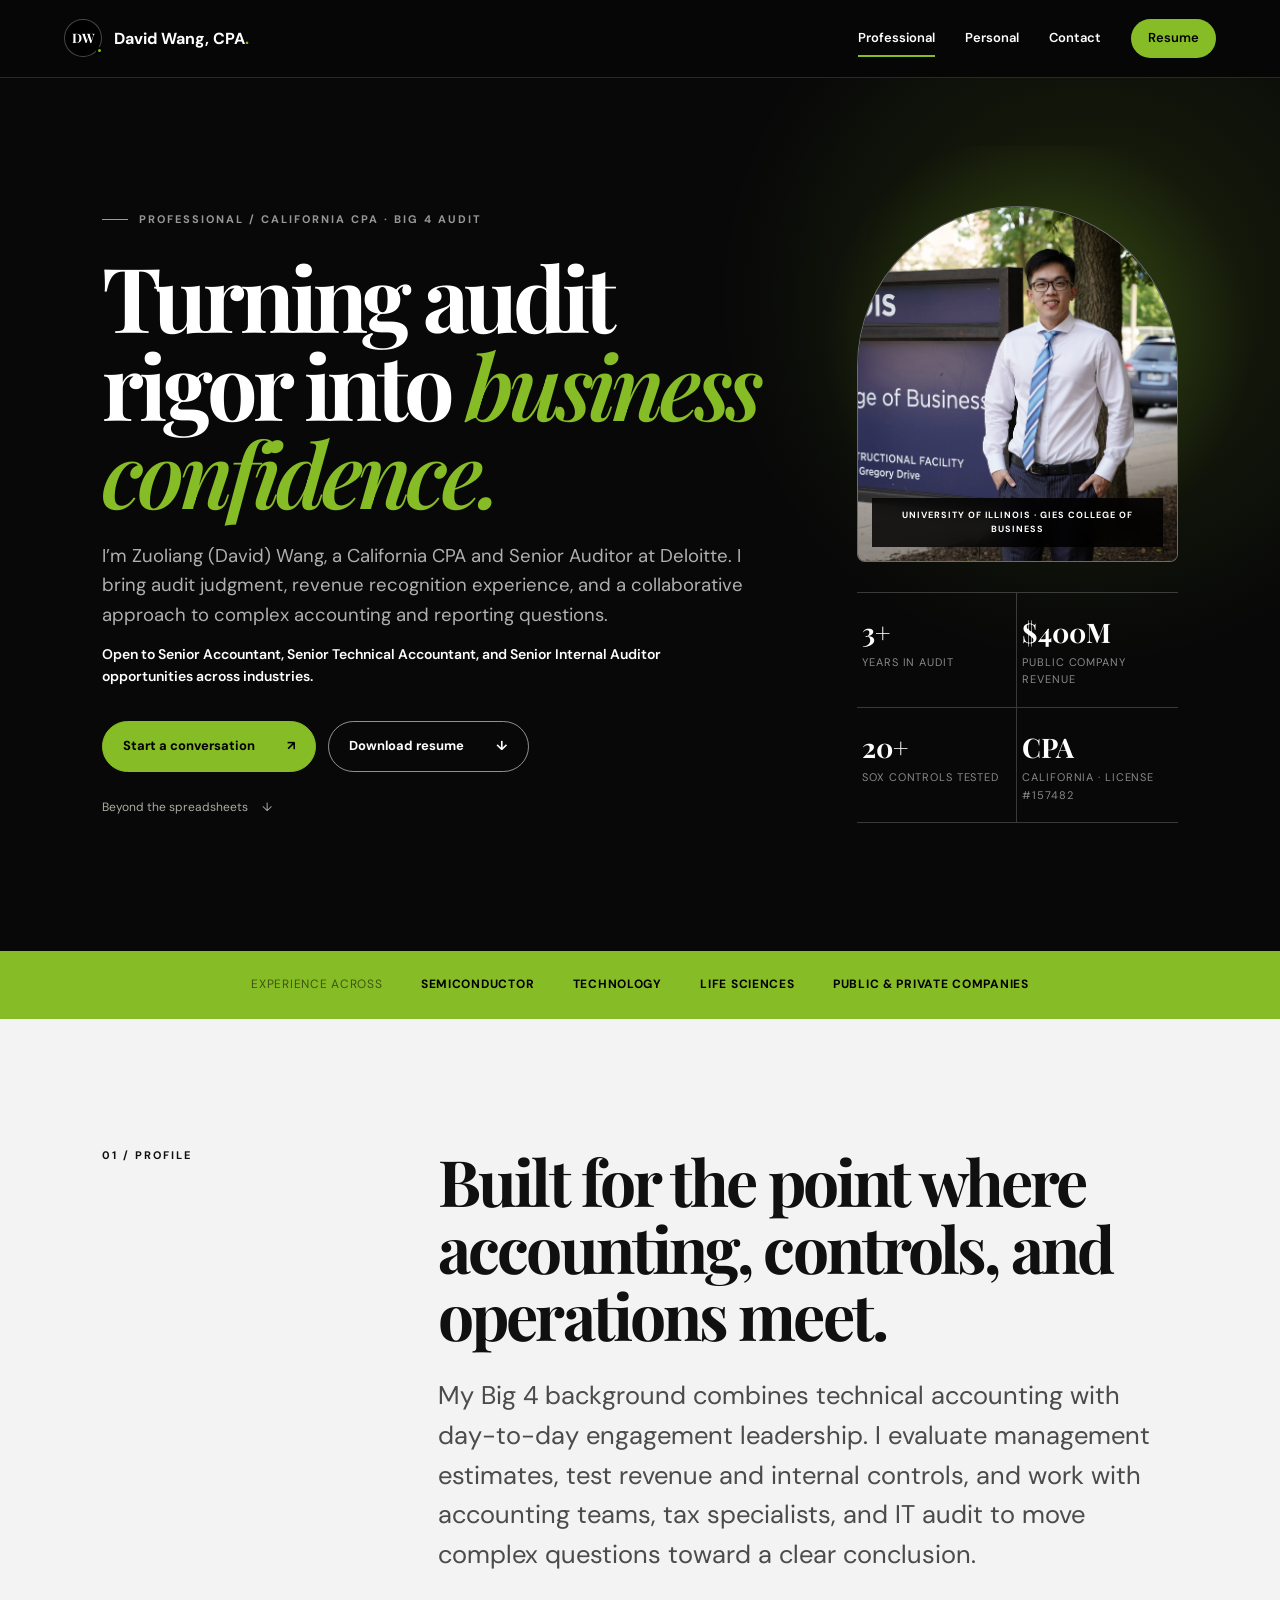
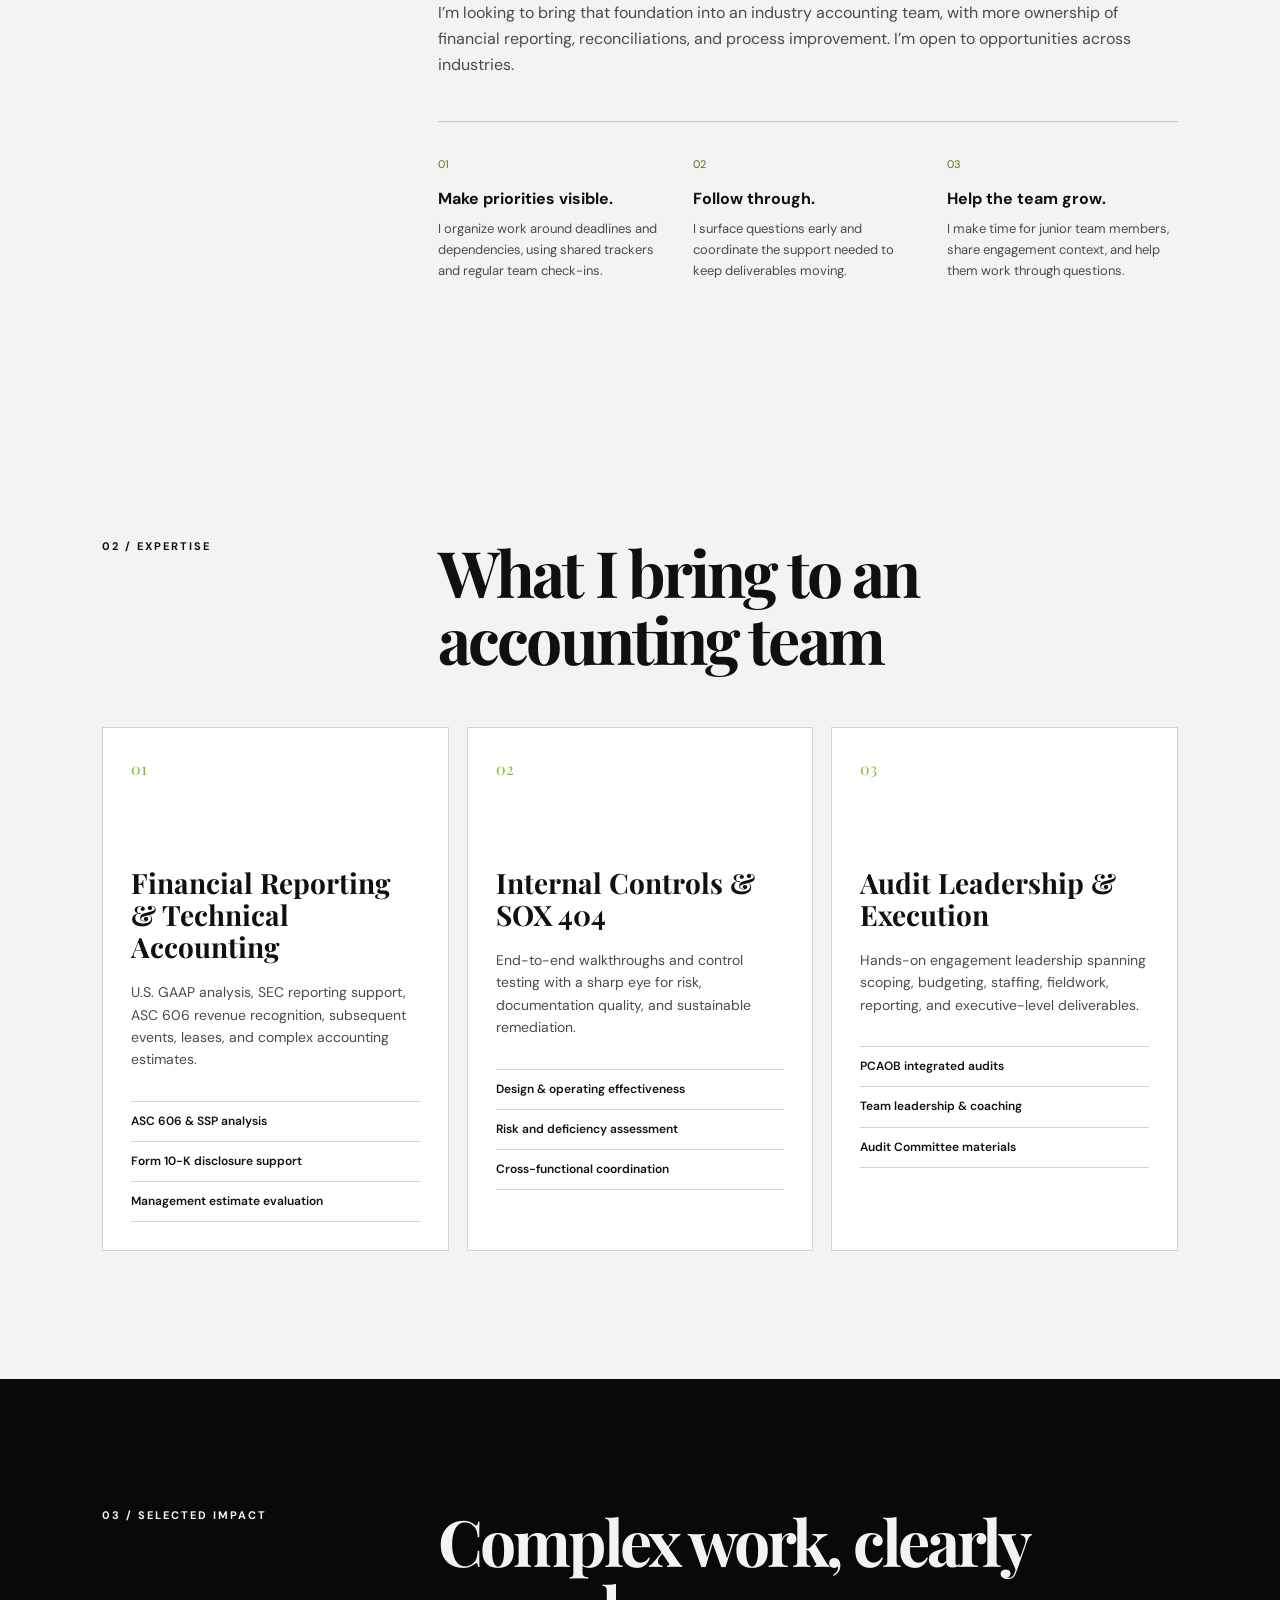
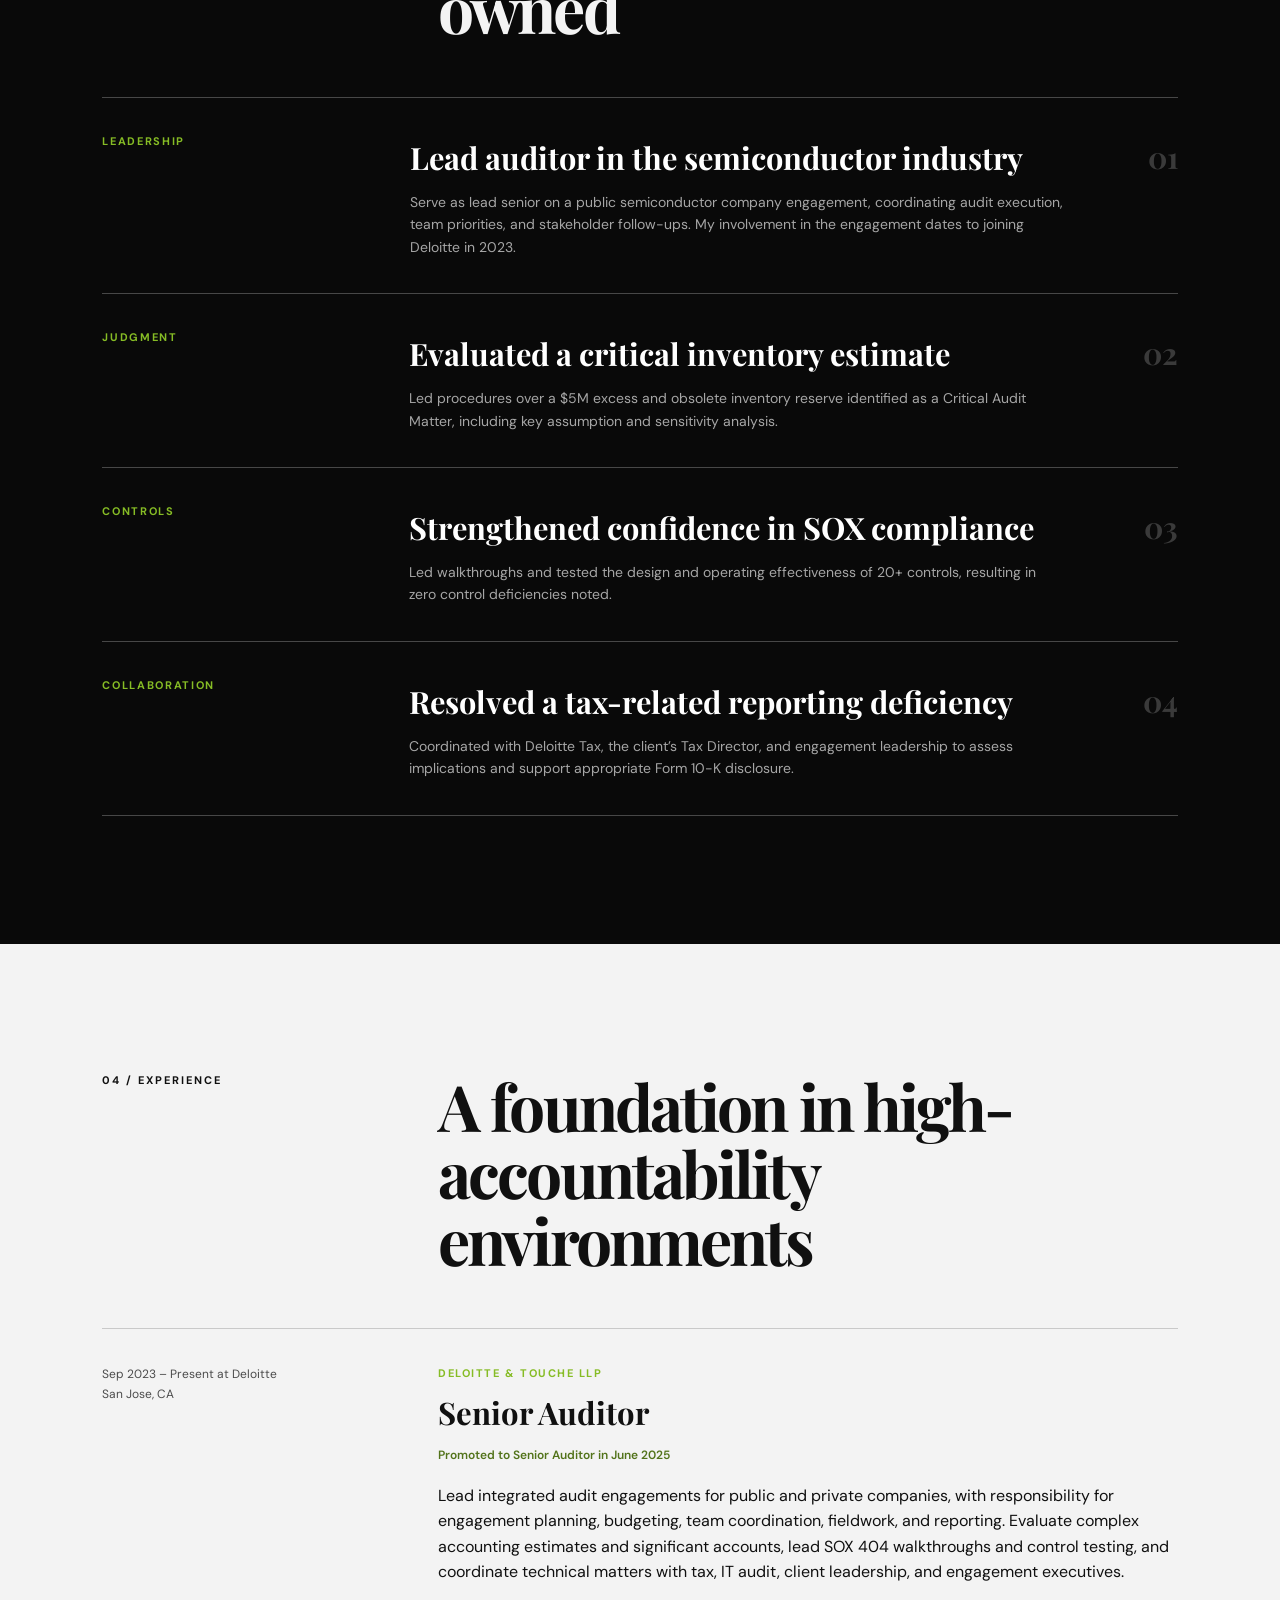
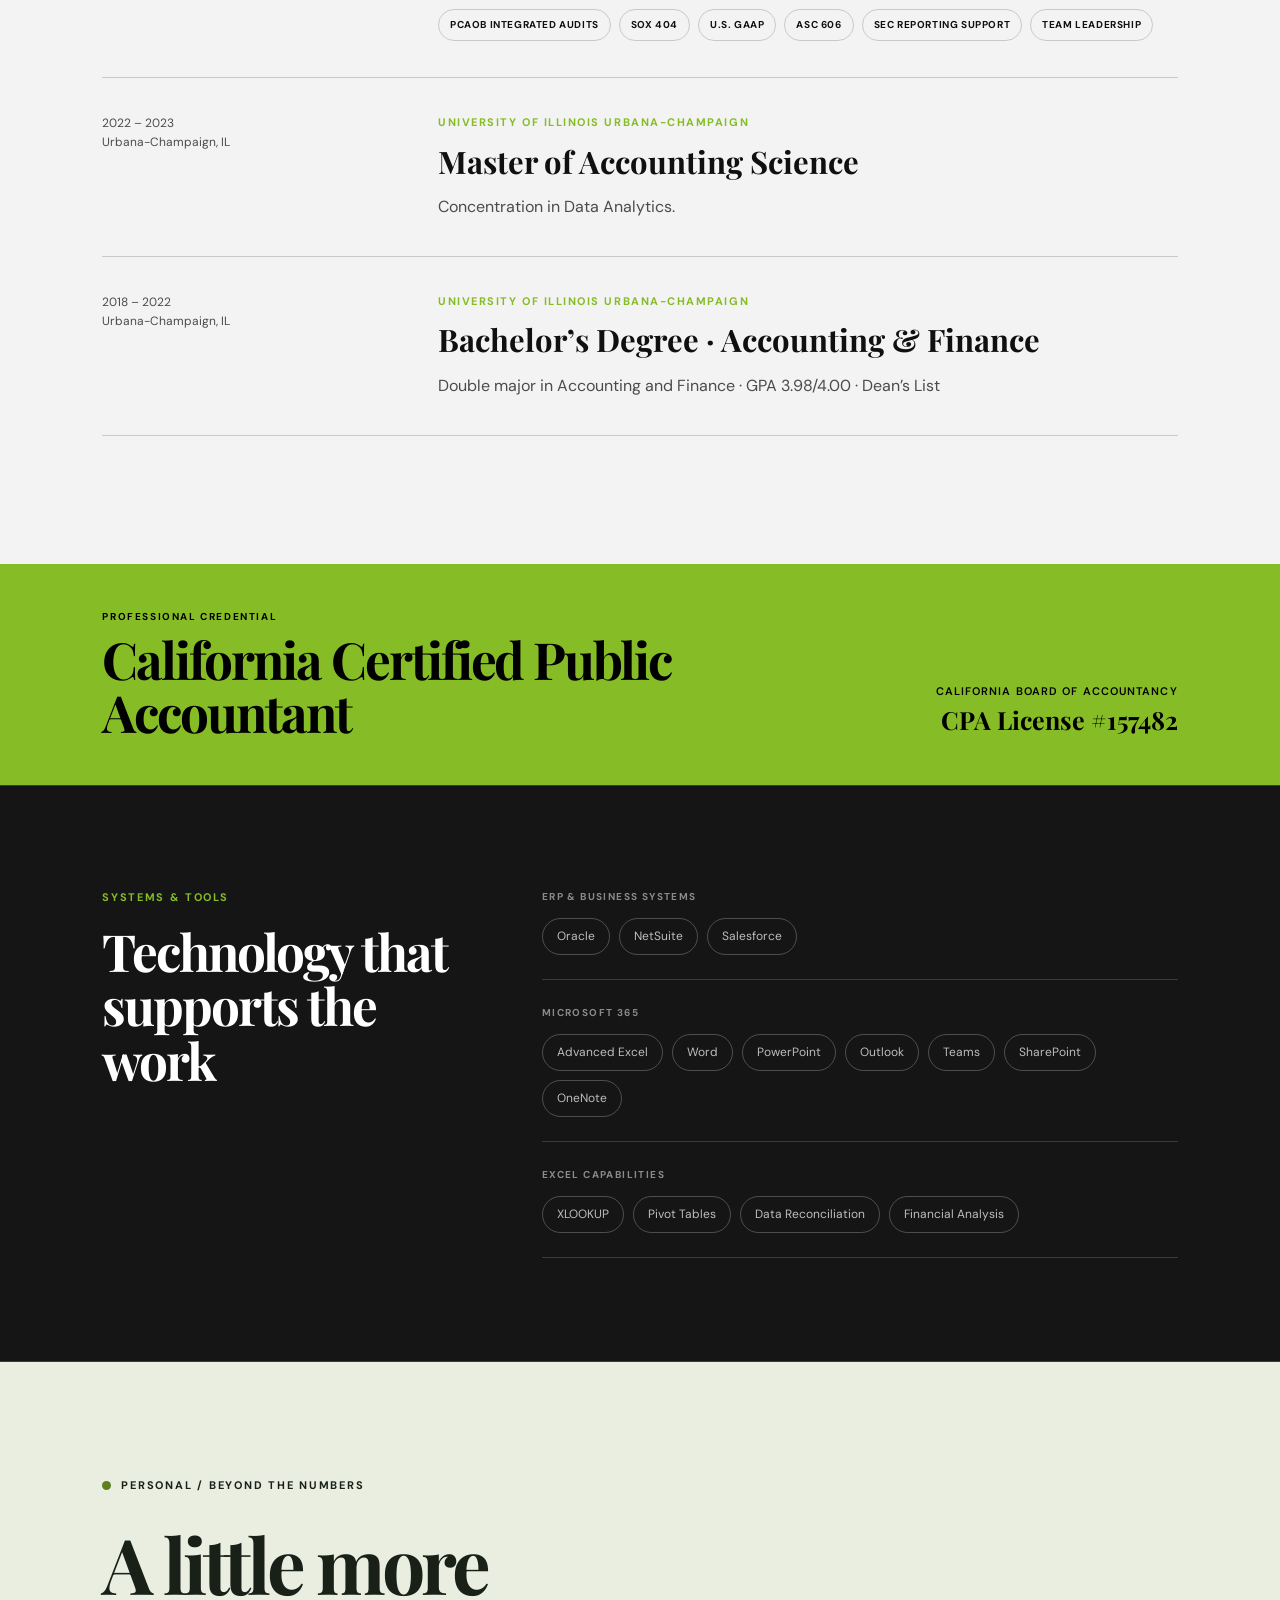
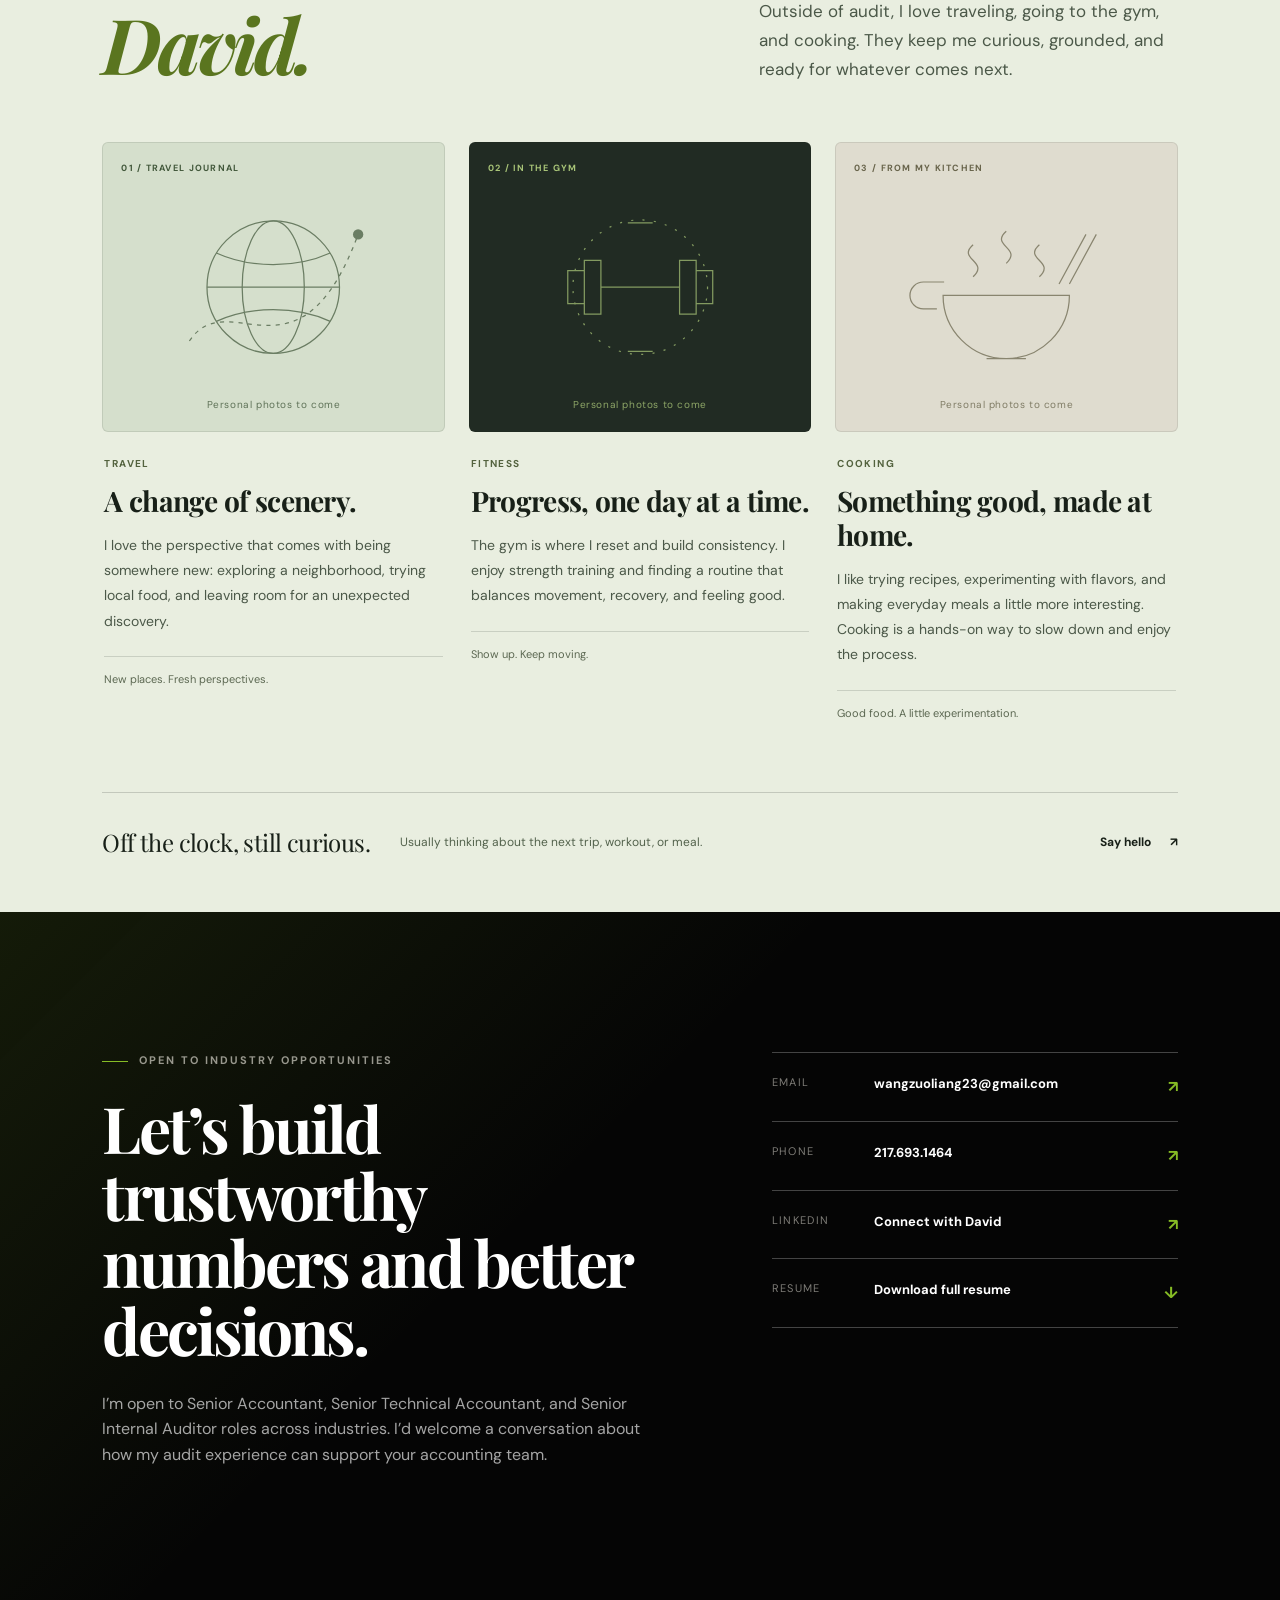
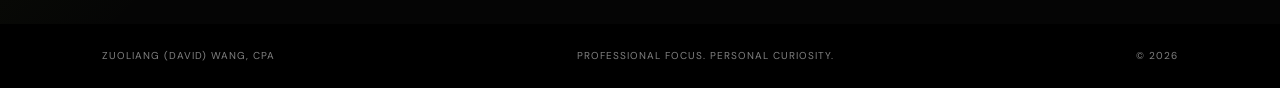
==== commit 1d3918b1: "Add Professional and Personal sections and refresh career narrative" ====
--- a/index.html
+++ b/index.html
@@ -3,8 +3,9 @@
 <head>
   <meta charset="UTF-8">
   <meta name="viewport" content="width=device-width, initial-scale=1.0">
-  <meta name="description" content="Portfolio of Zuoliang (David) Wang, CPA, a Senior Auditor specializing in public company audits, SOX 404, and U.S. GAAP.">
-  <title>David Wang, CPA | Senior Auditor & Accounting Professional</title>
+  <meta name="description" content="Meet Zuoliang (David) Wang, California CPA and Deloitte Senior Auditor. Explore his accounting experience and life beyond work: travel, fitness, and cooking.">
+  <meta name="theme-color" content="#080808">
+  <title>David Wang, CPA | Professional & Personal</title>
   <link rel="preconnect" href="https://fonts.googleapis.com">
   <link rel="preconnect" href="https://fonts.gstatic.com" crossorigin>
   <link href="https://fonts.googleapis.com/css2?family=DM+Sans:wght@400;500;600;700&family=Playfair+Display:ital,wght@0,600;0,700;1,600&display=swap" rel="stylesheet">
@@ -292,11 +293,60 @@
 
 footer { display: flex; justify-content: space-between; padding: 24px clamp(24px, 8vw, 130px); color: rgba(255,255,255,.5); background: #000; font-size: 10px; letter-spacing: .1em; text-transform: uppercase; }
 
-.reveal { opacity: 0; transform: translateY(18px); transition: opacity .7s ease, transform .7s ease; }
+.motion-ready .reveal { opacity: 0; transform: translateY(18px); transition: opacity .7s ease, transform .7s ease; }
 .reveal.visible { opacity: 1; transform: translateY(0); }
+.motion-ready .reveal.visible { opacity: 1; transform: translateY(0); }
+
+[id] { scroll-margin-top: 94px; }
+:focus-visible { outline: 3px solid var(--accent); outline-offset: 5px; }
+.skip-link { position: fixed; top: -100px; left: 18px; z-index: 100; padding: 12px 20px; color: #000; background: var(--accent); }
+.skip-link:focus { top: 12px; }
+nav .section-nav { position: relative; padding: 10px 0; }
+nav .section-nav::after { content: ""; position: absolute; bottom: 2px; left: 0; width: 100%; height: 2px; background: var(--accent); transform: scaleX(0); transition: transform .2s; }
+nav .section-nav[aria-current]::after, nav .section-nav:hover::after { transform: scaleX(1); }
+.personal-invitation { display: inline-flex; align-items: center; gap: 14px; margin-top: 26px; color: #a8ada1; font-size: 12px; }
+.personal-invitation:hover { color: var(--accent); }
+.working-style { display: grid; grid-template-columns: repeat(3, 1fr); gap: 24px; margin-top: 44px; padding-top: 28px; border-top: 1px solid var(--line); }
+.working-style article > span { font-size: 11px; color: #52731a; }
+.working-style h3 { font-size: 16px; margin: 12px 0 9px; line-height: 1.4; }
+.working-style p { font-size: 13px; color: var(--ink-soft); margin: 0; }
+.promotion-note { margin-bottom: 18px; font-size: 12px; font-weight: 600; color: #52731a; }
+.personal-section { background: #e9eee0; color: #182018; padding: clamp(80px, 9vw, 140px) clamp(24px, 8vw, 130px) 50px; }
+.personal-kicker { display: flex; align-items: center; gap: 10px; font-size: 11px; font-weight: 700; text-transform: uppercase; letter-spacing: .16em; }
+.personal-dot { width: 9px; height: 9px; background: #5c801d; border-radius: 50%; }
+.personal-title-row { display: grid; grid-template-columns: 1.15fr .85fr; gap: 7vw; align-items: end; margin-top: 30px; }
+.personal-title-row h2 { margin: 0; font-family: var(--serif); font-size: clamp(48px, 6vw, 88px); line-height: 1.04; letter-spacing: -.05em; }
+.personal-title-row em { color: #5a751f; }
+.personal-title-row > p { margin: 0; max-width: 460px; color: #4b5848; font-size: 17px; line-height: 1.7; }
+.personal-grid { display: grid; grid-template-columns: repeat(3, minmax(0,1fr)); gap: 24px; margin-top: 58px; }
+.interest-card { min-width: 0; }
+.photo-placeholder { position: relative; aspect-ratio: 1.18; display: grid; place-items: center; overflow: hidden; border-radius: 6px; border: 1px solid rgba(24,32,24,.1); background: #d9e1ce; }
+.travel-placeholder { background: #d5dfcc; color: #42583b; }
+.fitness-placeholder { background: #212b23; color: #a9c578; }
+.cooking-placeholder { background: #dfdccf; color: #68644b; }
+.interest-illustration { width: 73%; max-height: 78%; stroke: currentColor; stroke-width: 1.2; opacity: .72; }
+.route-line { stroke-dasharray: 4 5; }
+.route-point { fill: currentColor; stroke: none; }
+.fitness-ring { stroke-dasharray: 2 9; }
+.placeholder-corner { position: absolute; top: 18px; left: 18px; font-size: 9px; text-transform: uppercase; letter-spacing: .14em; font-weight: 700; }
+.photo-note { position: absolute; bottom: 18px; font-size: 10px; letter-spacing: .06em; opacity: .8; }
+.interest-copy { padding: 24px 2px 0; }
+.interest-label { margin-bottom: 12px; color: #53623e; text-transform: uppercase; letter-spacing: .14em; font-size: 10px; font-weight: 700; }
+.interest-copy h3 { font-family: var(--serif); font-size: clamp(25px, 2.2vw, 33px); line-height: 1.2; letter-spacing: -.025em; margin-bottom: 15px; }
+.interest-copy > p:not(.interest-label) { color: #4b5848; font-size: 14px; line-height: 1.8; margin-bottom: 22px; }
+.interest-footnote { display: block; border-top: 1px solid rgba(24,32,24,.15); padding-top: 14px; color: #5c6852; font-size: 11px; }
+.personal-closing { margin-top: 70px; padding-top: 30px; display: flex; flex-wrap: wrap; align-items: center; gap: 16px 30px; border-top: 1px solid rgba(24,32,24,.18); }
+.personal-closing > span { font-family: var(--serif); font-size: 24px; letter-spacing: -.025em; }
+.personal-closing p { margin: 0; font-size: 12px; color: #53624c; }
+.personal-closing a { margin-left: auto; font-weight: 700; font-size: 12px; }
+.personal-closing a > span { margin-left: 16px; }
 
 @media (max-width: 900px) {
-  nav a:not(.nav-cta) { display: none; }
+  nav .contact-nav { display: none; }
+  nav { gap: 20px; }
+  .personal-title-row { grid-template-columns: 1fr; gap: 24px; }
+  .personal-grid { gap: 18px; }
+  .working-style { grid-template-columns: 1fr; }
   .hero { grid-template-columns: 1fr; padding-top: 85px; }
   .hero-panel { max-width: 430px; }
   .portrait-frame { aspect-ratio: 1.05; }
@@ -316,6 +366,14 @@
 @media (max-width: 600px) {
   .site-header { padding: 14px 18px; }
   .brand > span:last-child { display: none; }
+  nav { gap: 14px; font-size: 11px; }
+  .nav-cta { padding: 8px 12px; }
+  .personal-section { padding-inline: 20px; }
+  .personal-grid { grid-template-columns: 1fr; gap: 40px; margin-top: 38px; }
+  .photo-placeholder { aspect-ratio: 1.35; }
+  .personal-closing { margin-top: 46px; gap: 12px; }
+  .personal-closing p { width: 100%; }
+  .personal-closing a { margin-left: 0; margin-top: 8px; }
   .hero, .section, .impact-section, .contact-section { padding-inline: 20px; }
   h1 { font-size: 52px; }
   .hero-actions { flex-direction: column; align-items: stretch; }
@@ -332,30 +390,33 @@
 </style>
 </head>
 <body>
+  <a class="skip-link" href="#professional">Skip to content</a>
   <header class="site-header">
     <a class="brand" href="#top" aria-label="David Wang home">
       <span class="brand-mark">DW<span class="brand-dot"></span></span>
       <span>David Wang, CPA<span class="wordmark-dot">.</span></span>
     </a>
     <nav aria-label="Main navigation">
-      <a href="#expertise">Expertise</a>
-      <a href="#experience">Experience</a>
-      <a href="#contact">Contact</a>
-      <a class="nav-cta" href="[data-uri]" download>Resume</a>
+      <a class="section-nav" href="#professional" aria-current="location">Professional</a>
+      <a class="section-nav" href="#personal">Personal</a>
+      <a class="contact-nav" href="#contact">Contact</a>
+      <a class="nav-cta" href="[data-uri]" download="David-Wang-Resume.docx">Resume</a>
     </nav>
   </header>
 
   <main id="top">
+    <div id="professional" role="region" aria-label="Professional">
     <section class="hero">
       <div class="hero-copy reveal">
-        <p class="eyebrow"><span></span> CPA · Big 4 Audit · Santa Clara, CA</p>
+        <p class="eyebrow"><span></span> Professional / California CPA · Big 4 Audit</p>
         <h1>Turning audit rigor into <em>business confidence.</em></h1>
-        <p class="hero-intro">I’m Zuoliang (David) Wang, a Deloitte Senior Auditor helping public and private companies navigate complex reporting, controls, and accounting challenges.</p>
+        <p class="hero-intro">I’m Zuoliang (David) Wang, a California CPA and Senior Auditor at Deloitte. I bring audit judgment, revenue recognition experience, and a collaborative approach to complex accounting and reporting questions.</p>
         <p class="hero-goal">Open to Senior Accountant, Senior Technical Accountant, and Senior Internal Auditor opportunities across industries.</p>
         <div class="hero-actions">
           <a class="button primary" href="mailto:wangzuoliang23@gmail.com">Start a conversation <span>↗</span></a>
-          <a class="button secondary" href="[data-uri]" download>Download resume <span>↓</span></a>
+          <a class="button secondary" href="[data-uri]" download="David-Wang-Resume.docx">Download resume <span>↓</span></a>
         </div>
+        <a class="personal-invitation" href="#personal">Beyond the spreadsheets <span aria-hidden="true">↓</span></a>
       </div>
       <div class="hero-panel reveal">
         <figure class="portrait-frame">
@@ -395,8 +456,13 @@
       <div class="section-label">01 / Profile</div>
       <div>
         <h2>Built for the point where accounting, controls, and operations meet.</h2>
-        <p class="large-copy">I bring a practical operator’s mindset to technical accounting and financial reporting. At Deloitte, I lead teams through high-stakes PCAOB engagements, evaluate management estimates, coordinate across tax and IT audit, and translate complex findings into clear decisions for senior stakeholders.</p>
-        <p class="muted-copy">My next role is one where I can bring that discipline inside the business: strengthening close and reporting processes, solving technical accounting questions, and building controls that scale.</p>
+        <p class="large-copy">My Big 4 background combines technical accounting with day-to-day engagement leadership. I evaluate management estimates, test revenue and internal controls, and work with accounting teams, tax specialists, and IT audit to move complex questions toward a clear conclusion.</p>
+        <p class="muted-copy">I’m looking to bring that foundation into an industry accounting team, with more ownership of financial reporting, reconciliations, and process improvement. I’m open to opportunities across industries.</p>
+        <div class="working-style" aria-label="How I work">
+          <article><span>01</span><h3>Make priorities visible.</h3><p>I organize work around deadlines and dependencies, using shared trackers and regular team check-ins.</p></article>
+          <article><span>02</span><h3>Follow through.</h3><p>I surface questions early and coordinate the support needed to keep deliverables moving.</p></article>
+          <article><span>03</span><h3>Help the team grow.</h3><p>I make time for junior team members, share engagement context, and help them work through questions.</p></article>
+        </div>
       </div>
     </section>
 
@@ -449,7 +515,7 @@
           <span class="impact-tag">Leadership</span>
           <div>
             <h3>Lead auditor in the semiconductor industry</h3>
-            <p>Served for over two years as a lead auditor on the integrated audit of a public semiconductor company, coordinating audit execution and team delivery across engagement cycles.</p>
+            <p>Serve as lead senior on a public semiconductor company engagement, coordinating audit execution, team priorities, and stakeholder follow-ups. My involvement in the engagement dates to joining Deloitte in 2023.</p>
           </div>
           <strong>01</strong>
         </article>
@@ -488,12 +554,13 @@
       <div class="timeline">
         <article class="timeline-item reveal">
           <div class="timeline-meta">
-            <span>Sep 2023 – Present</span>
+            <span>Sep 2023 – Present at Deloitte</span>
             <span>San Jose, CA</span>
           </div>
           <div class="timeline-content">
             <p class="company">Deloitte & Touche LLP</p>
             <h3>Senior Auditor</h3>
+            <p class="promotion-note">Promoted to Senior Auditor in June 2025</p>
             <p>Lead integrated audit engagements for public and private companies, with responsibility for engagement planning, budgeting, team coordination, fieldwork, and reporting. Evaluate complex accounting estimates and significant accounts, lead SOX 404 walkthroughs and control testing, and coordinate technical matters with tax, IT audit, client leadership, and engagement executives.</p>
             <div class="role-highlights">
               <span>PCAOB Integrated Audits</span>
@@ -564,6 +631,7 @@
             <span>Outlook</span>
             <span>Teams</span>
             <span>SharePoint</span>
+            <span>OneNote</span>
           </div>
         </div>
         <div class="tool-group">
@@ -578,11 +646,47 @@
       </div>
     </section>
 
+    </div>
+
+    <section class="personal-section" id="personal" aria-labelledby="personal-title">
+      <div class="personal-heading reveal">
+        <div class="personal-kicker"><span class="personal-dot" aria-hidden="true"></span> Personal / Beyond the numbers</div>
+        <div class="personal-title-row">
+          <h2 id="personal-title">A little more <em>David.</em></h2>
+          <p>Outside of audit, I love traveling, going to the gym, and cooking. They keep me curious, grounded, and ready for whatever comes next.</p>
+        </div>
+      </div>
+      <div class="personal-grid">
+        <article class="interest-card reveal">
+          <div class="photo-placeholder travel-placeholder" aria-label="Travel photo placeholder">
+            <svg class="interest-illustration" viewBox="0 0 240 180" fill="none" aria-hidden="true"><circle cx="120" cy="90" r="64"/><ellipse cx="120" cy="90" rx="30" ry="64"/><path d="M56 90h128M65 57c33 15 77 15 110 0M65 123c33-15 77-15 110 0"/><path class="route-line" d="M39 142c38-57 106 51 163-103"/><circle class="route-point" cx="202" cy="39" r="5"/></svg>
+            <span class="placeholder-corner">01 / Travel journal</span><span class="photo-note">Personal photos to come</span>
+          </div>
+          <div class="interest-copy"><p class="interest-label">Travel</p><h3>A change of scenery.</h3><p>I love the perspective that comes with being somewhere new: exploring a neighborhood, trying local food, and leaving room for an unexpected discovery.</p><span class="interest-footnote">New places. Fresh perspectives.</span></div>
+        </article>
+        <article class="interest-card reveal">
+          <div class="photo-placeholder fitness-placeholder" aria-label="Fitness photo placeholder">
+            <svg class="interest-illustration" viewBox="0 0 240 180" fill="none" aria-hidden="true"><circle class="fitness-ring" cx="120" cy="90" r="65"/><path d="M82 90h76M66 64h16v52H66zM50 74h16v32H50zM158 64h16v52h-16zM174 74h16v32h-16zM108 28h24M108 152h24"/></svg>
+            <span class="placeholder-corner">02 / In the gym</span><span class="photo-note">Personal photos to come</span>
+          </div>
+          <div class="interest-copy"><p class="interest-label">Fitness</p><h3>Progress, one day at a time.</h3><p>The gym is where I reset and build consistency. I enjoy strength training and finding a routine that balances movement, recovery, and feeling good.</p><span class="interest-footnote">Show up. Keep moving.</span></div>
+        </article>
+        <article class="interest-card reveal">
+          <div class="photo-placeholder cooking-placeholder" aria-label="Cooking photo placeholder">
+            <svg class="interest-illustration" viewBox="0 0 240 180" fill="none" aria-hidden="true"><path d="M59 98h122a61 61 0 0 1-122 0ZM101 159h38M88 49c-16 14 16 16 0 31M120 36c-16 14 16 16 0 31M152 49c-16 14 16 16 0 31M171 87l26-48M181 87l26-48M53 111H40a13 13 0 0 1 0-26h20"/></svg>
+            <span class="placeholder-corner">03 / From my kitchen</span><span class="photo-note">Personal photos to come</span>
+          </div>
+          <div class="interest-copy"><p class="interest-label">Cooking</p><h3>Something good, made at home.</h3><p>I like trying recipes, experimenting with flavors, and making everyday meals a little more interesting. Cooking is a hands-on way to slow down and enjoy the process.</p><span class="interest-footnote">Good food. A little experimentation.</span></div>
+        </article>
+      </div>
+      <div class="personal-closing reveal"><span>Off the clock, still curious.</span><p>Usually thinking about the next trip, workout, or meal.</p><a href="mailto:wangzuoliang23@gmail.com">Say hello <span aria-hidden="true">↗</span></a></div>
+    </section>
+
     <section class="contact-section" id="contact">
       <div class="contact-copy reveal">
         <p class="eyebrow light"><span></span> Open to industry opportunities</p>
         <h2>Let’s build trustworthy numbers and better decisions.</h2>
-        <p>I’m open to Senior Accountant, Senior Technical Accountant, and Senior Internal Auditor roles across industries where Big 4 discipline and an operator’s mindset can make an immediate impact.</p>
+        <p>I’m open to Senior Accountant, Senior Technical Accountant, and Senior Internal Auditor roles across industries. I’d welcome a conversation about how my audit experience can support your accounting team.</p>
       </div>
       <div class="contact-links reveal">
         <a href="mailto:wangzuoliang23@gmail.com">
@@ -600,7 +704,7 @@
           <strong>Connect with David</strong>
           <b>↗</b>
         </a>
-        <a href="[data-uri]" download>
+        <a href="[data-uri]" download="David-Wang-Resume.docx">
           <span>Resume</span>
           <strong>Download full resume</strong>
           <b>↓</b>
@@ -611,14 +715,15 @@
 
   <footer>
     <span>Zuoliang (David) Wang, CPA</span>
-    <span>Senior Auditor · Accounting Professional</span>
+    <span>Professional focus. Personal curiosity.</span>
     <span>© <span id="year"></span></span>
   </footer>
 
   <script>document.getElementById("year").textContent = new Date().getFullYear();
 
-const revealObserver = new IntersectionObserver(
-  (entries) => {
+if ("IntersectionObserver" in window && !window.matchMedia("(prefers-reduced-motion: reduce)").matches) {
+  document.documentElement.classList.add("motion-ready");
+  const revealObserver = new IntersectionObserver((entries) => {
     entries.forEach((entry) => {
       if (entry.isIntersecting) {
         entry.target.classList.add("visible");
@@ -627,9 +732,33 @@
     });
   },
   { threshold: 0.12 }
-);
+  );
 
 document.querySelectorAll(".reveal").forEach((element) => revealObserver.observe(element));
+}
+
+const personalSection = document.getElementById("personal");
+const sectionLinks = document.querySelectorAll(".section-nav");
+let navigationFrame = 0;
+
+function updateNavigation() {
+  const current = personalSection.getBoundingClientRect().top <= window.innerHeight * 0.45 ? "#personal" : "#professional";
+  sectionLinks.forEach((link) => {
+    if (link.getAttribute("href") === current) {
+      link.setAttribute("aria-current", "location");
+    } else {
+      link.removeAttribute("aria-current");
+    }
+  });
+  navigationFrame = 0;
+}
+
+window.addEventListener("scroll", () => {
+  if (!navigationFrame) navigationFrame = window.requestAnimationFrame(updateNavigation);
+}, { passive: true });
+window.addEventListener("resize", updateNavigation);
+updateNavigation();
 </script>
 </body>
 </html>
+
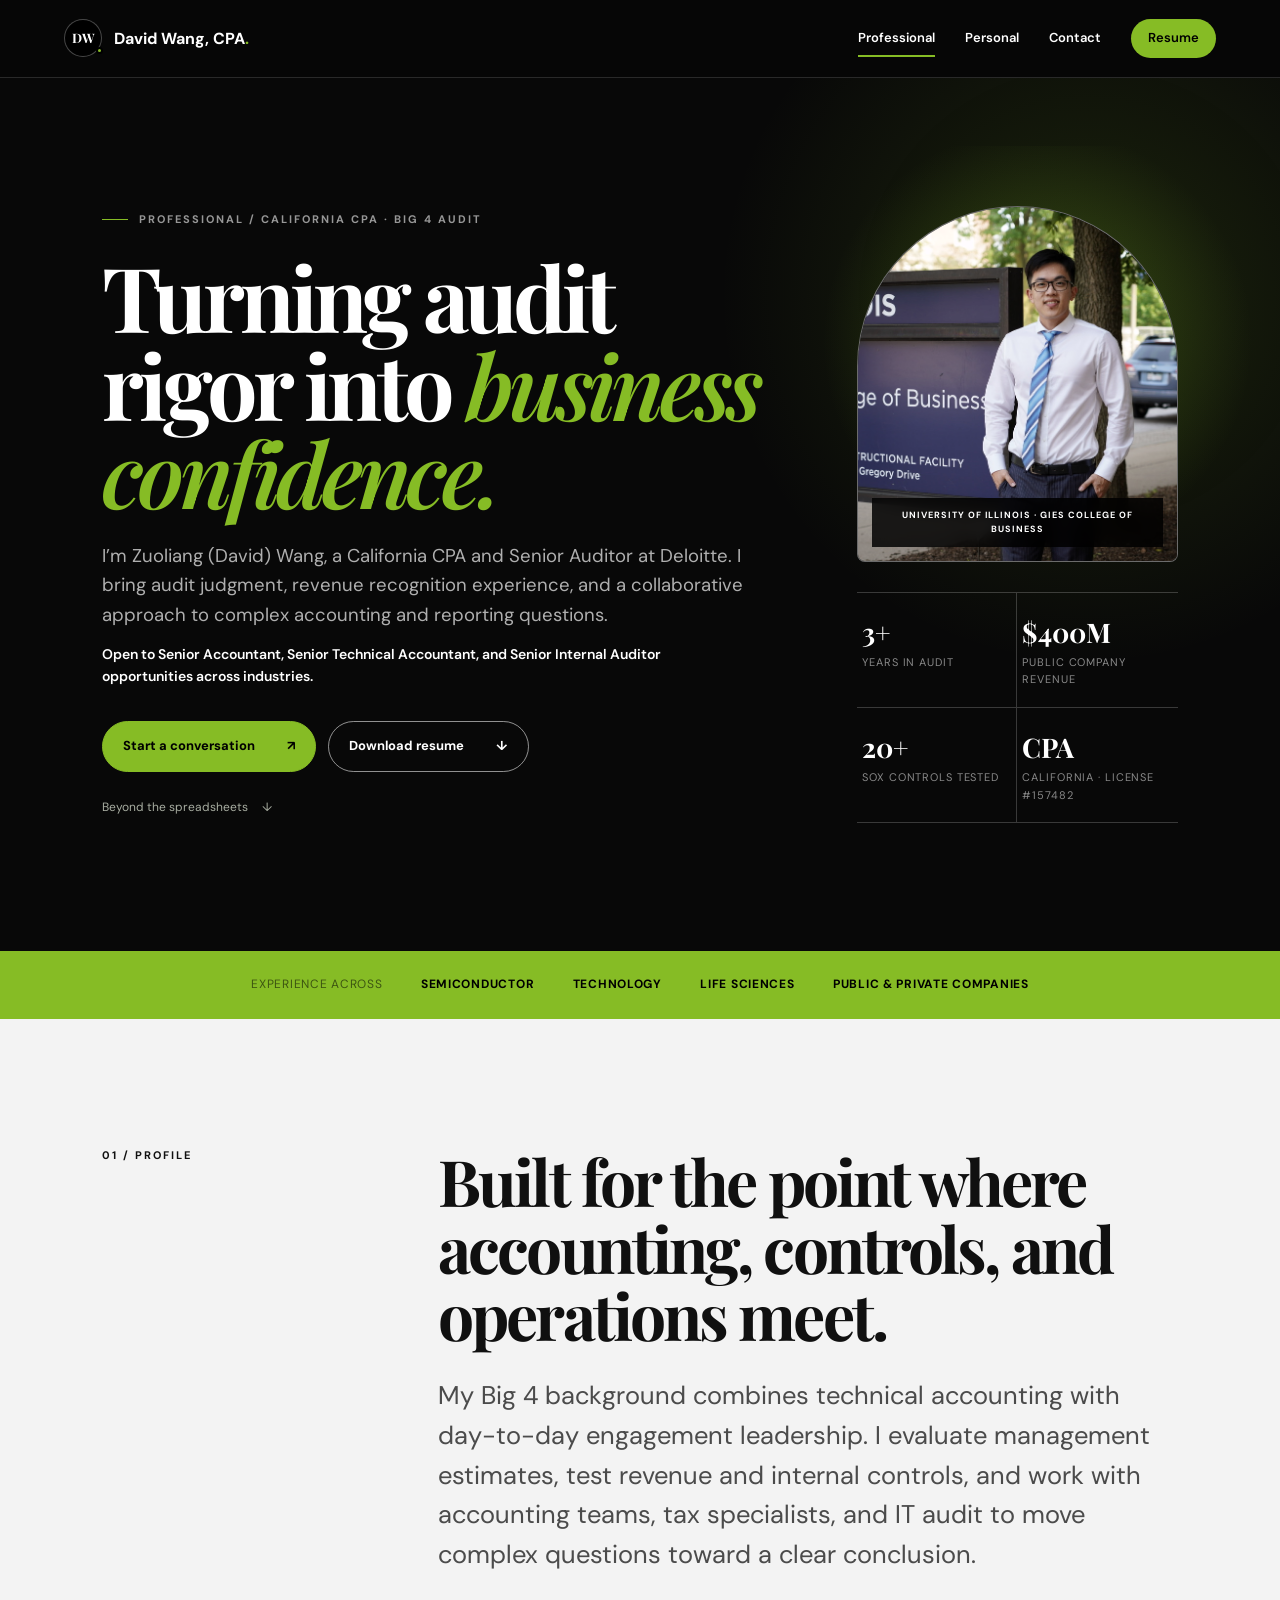
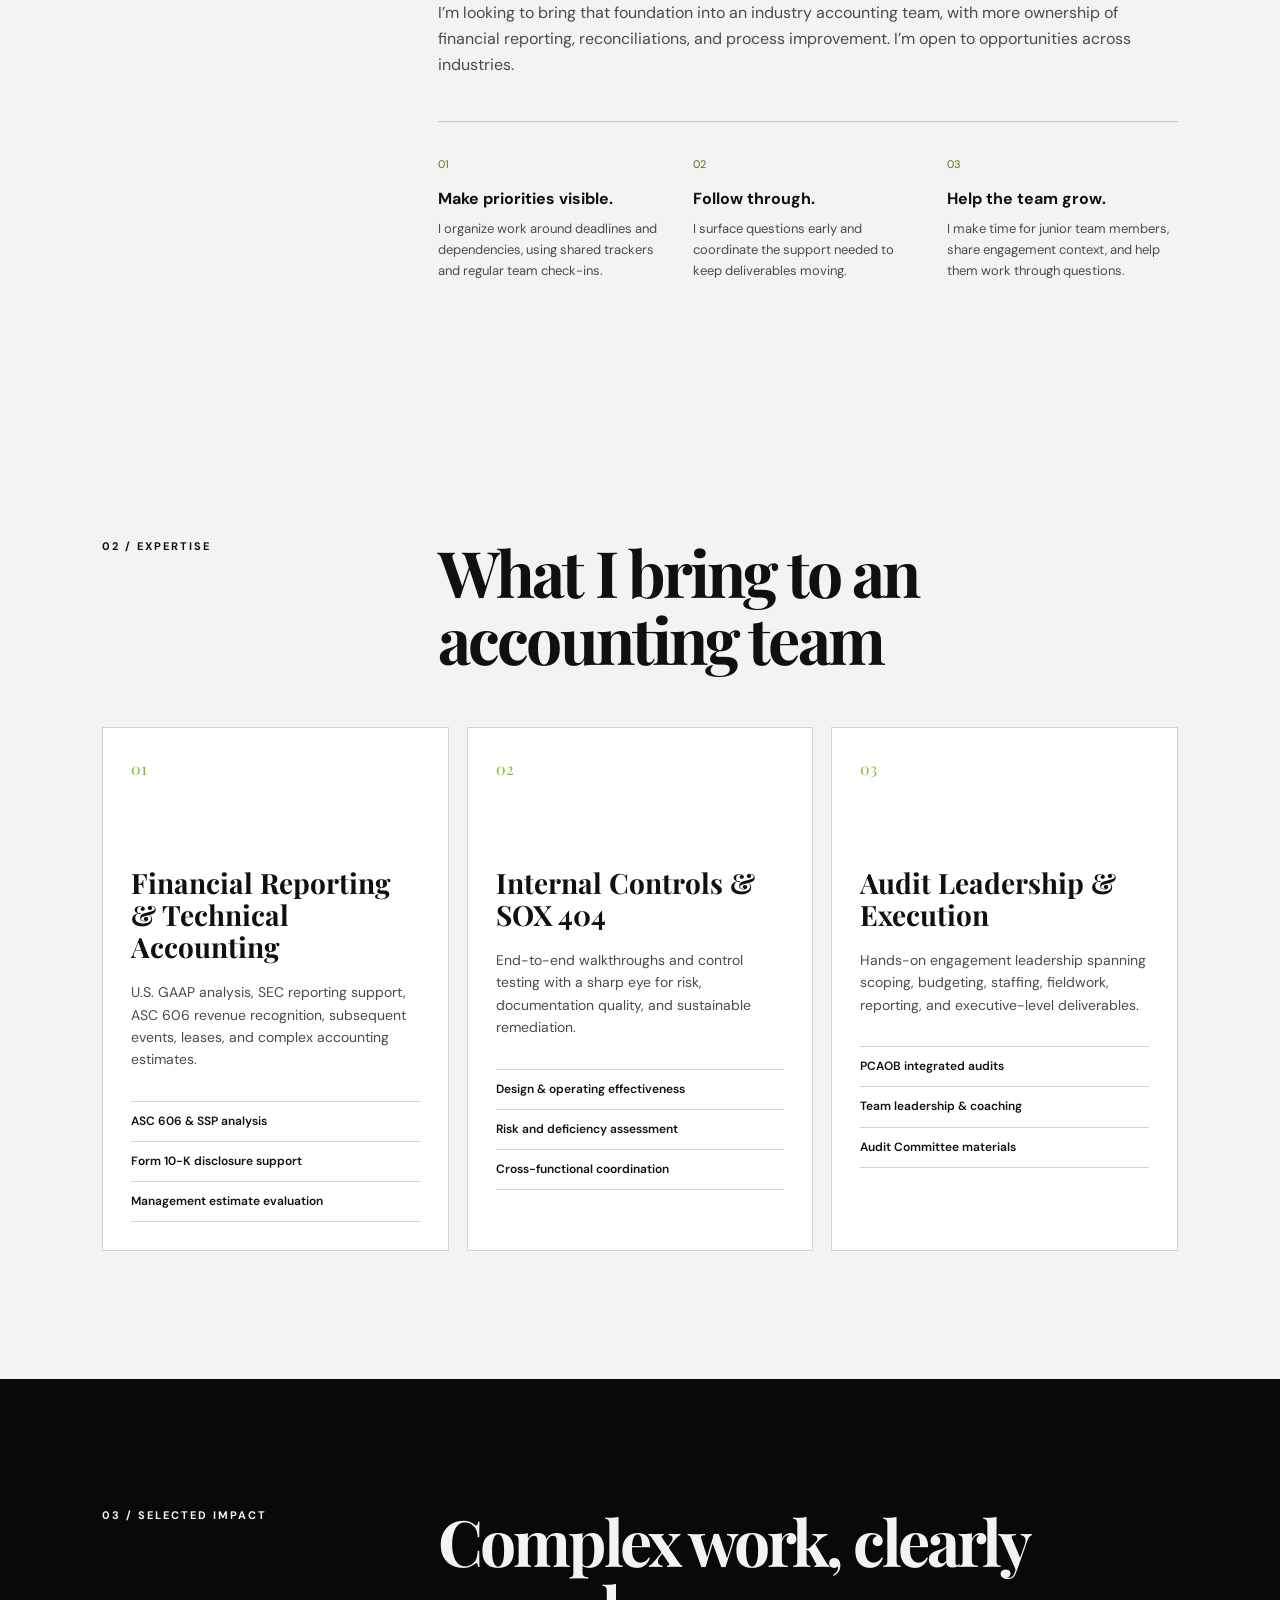
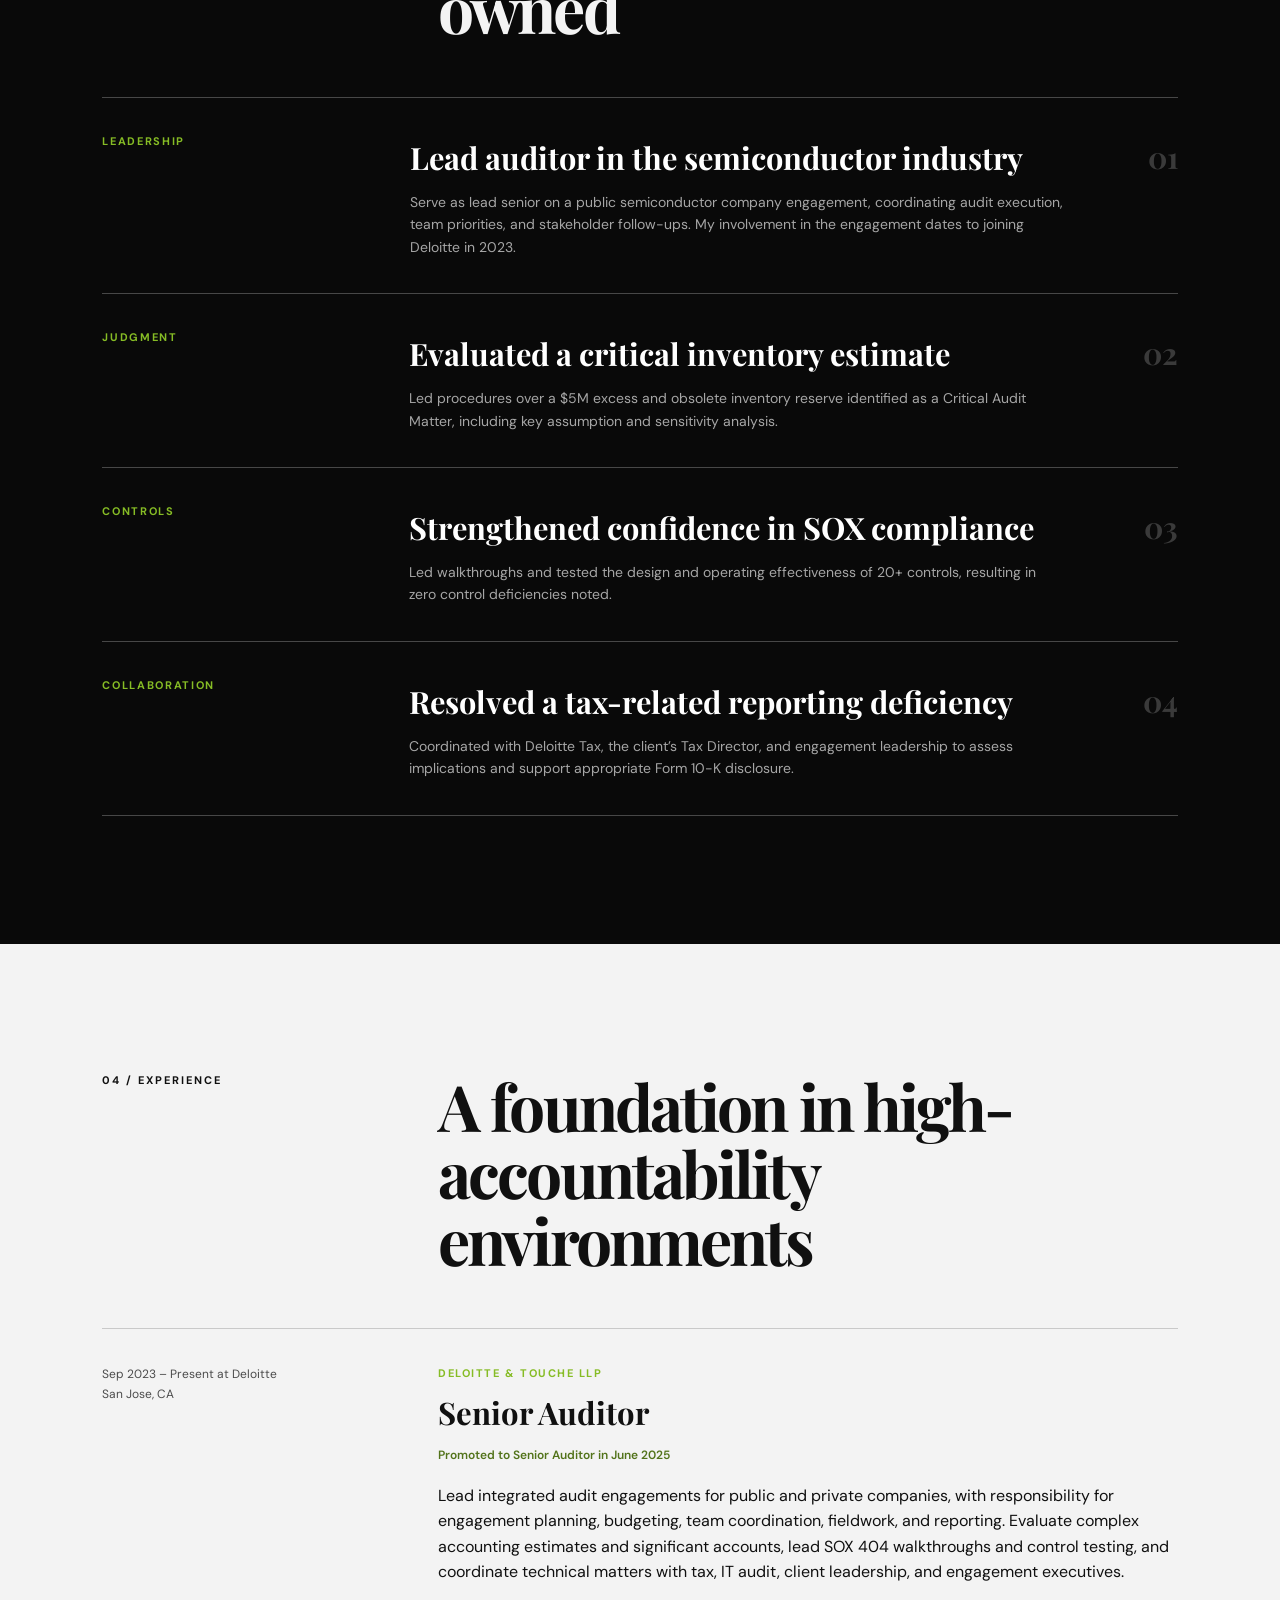
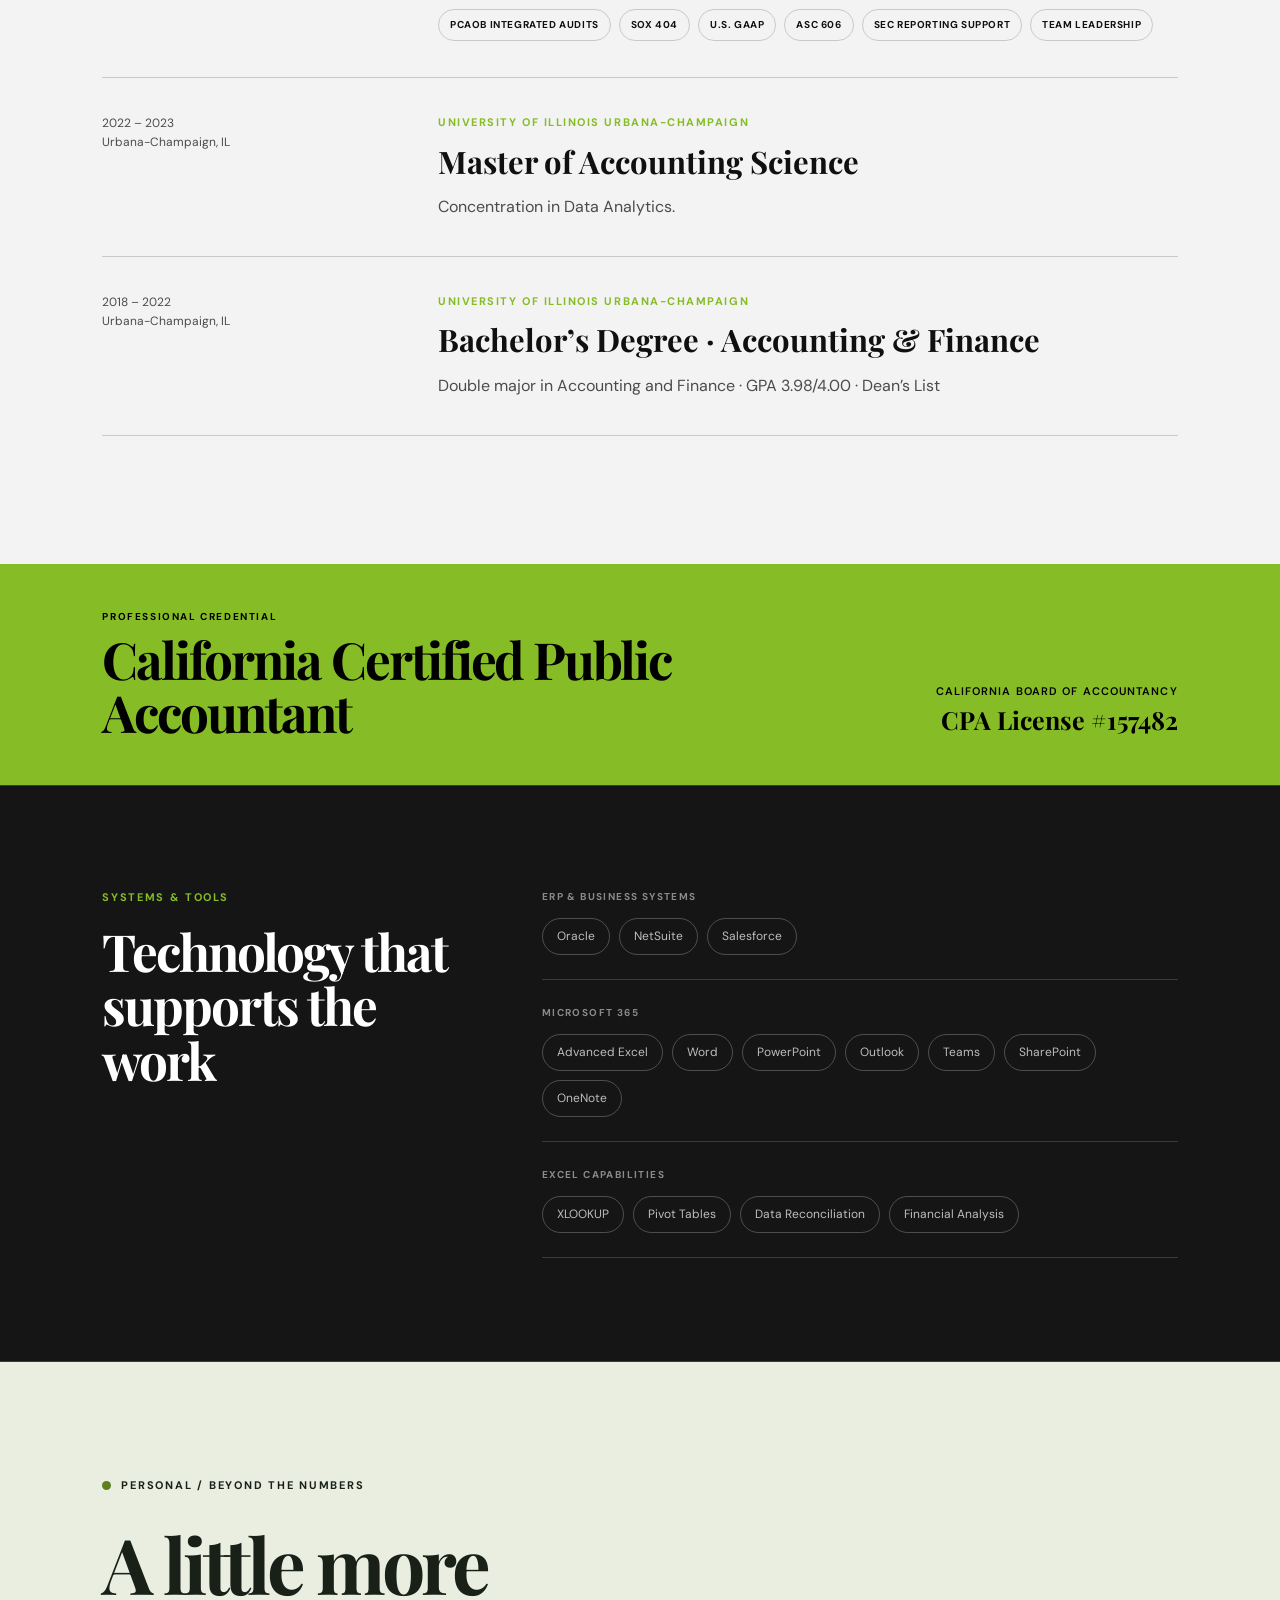
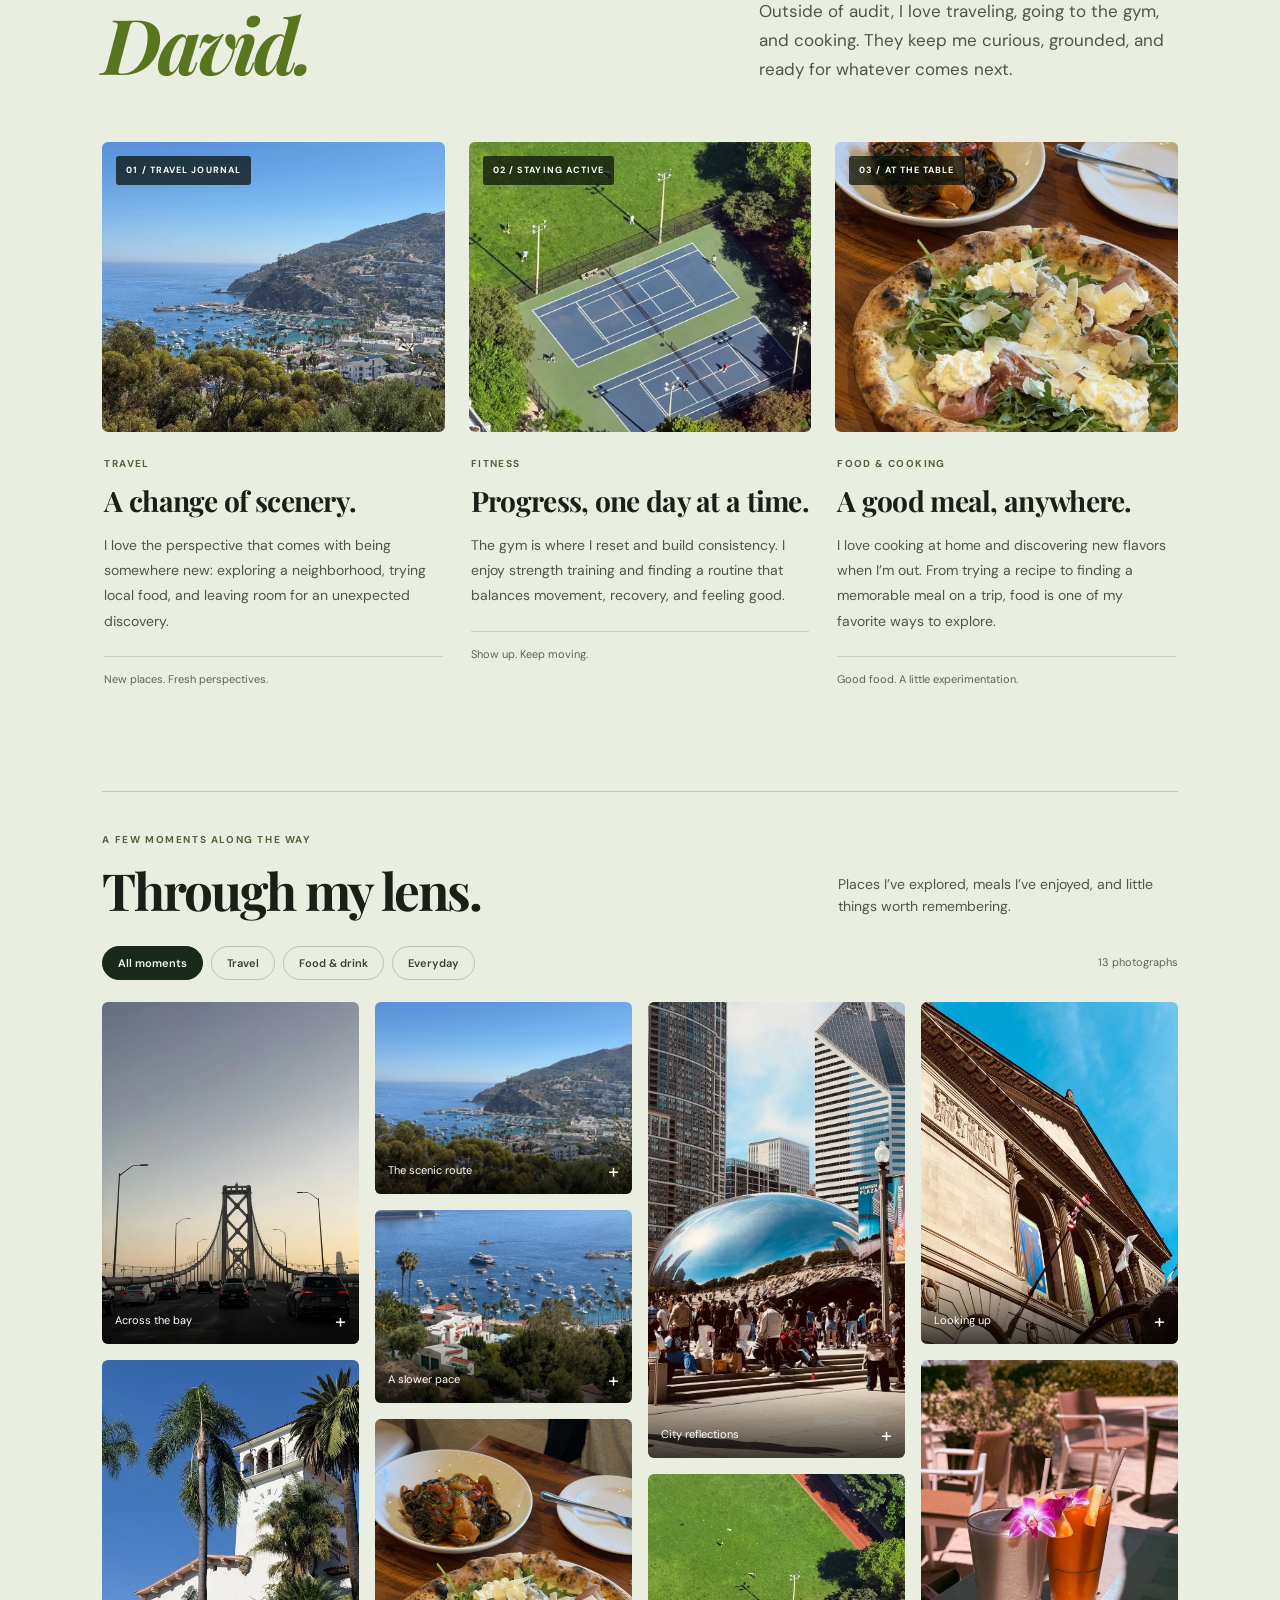
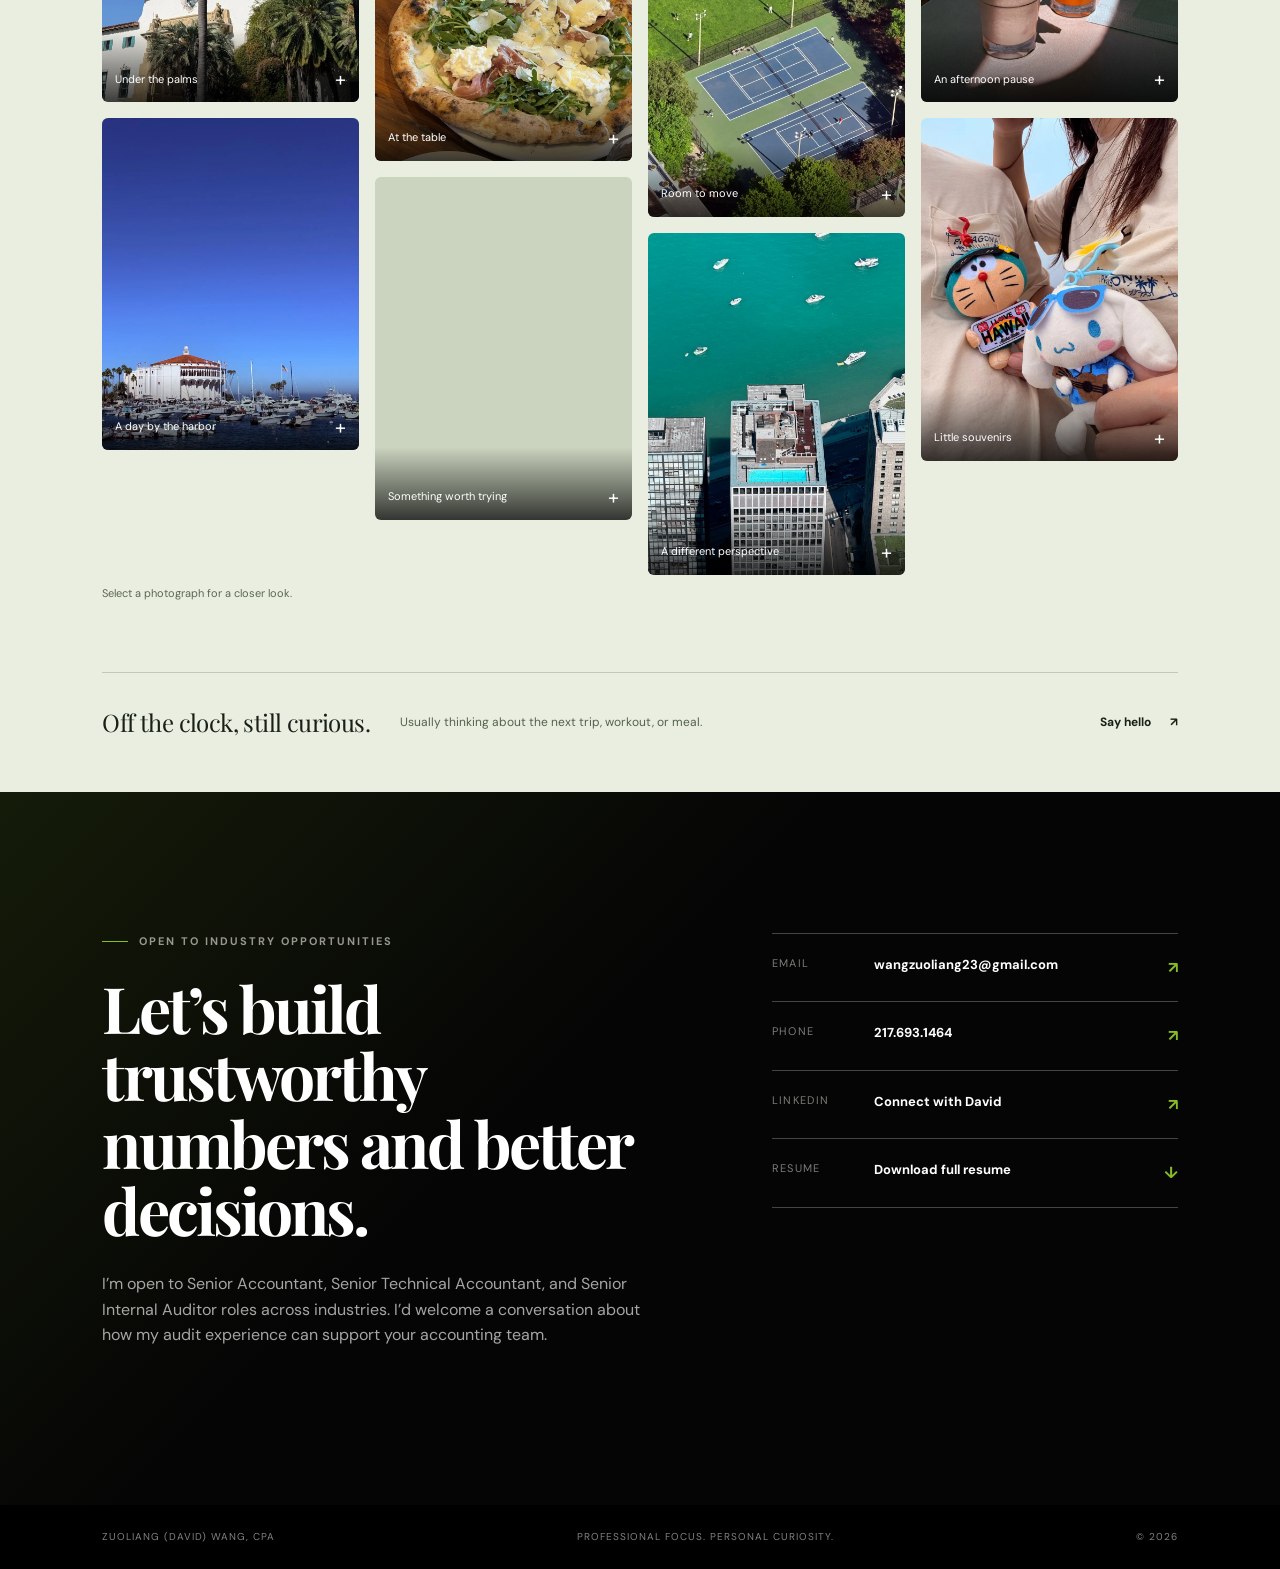
==== commit 631f4d5e: "Add personal photo journal with filters and accessible photo viewer" ====
--- a/index.html
+++ b/index.html
@@ -320,16 +320,12 @@
 .personal-title-row > p { margin: 0; max-width: 460px; color: #4b5848; font-size: 17px; line-height: 1.7; }
 .personal-grid { display: grid; grid-template-columns: repeat(3, minmax(0,1fr)); gap: 24px; margin-top: 58px; }
 .interest-card { min-width: 0; }
-.photo-placeholder { position: relative; aspect-ratio: 1.18; display: grid; place-items: center; overflow: hidden; border-radius: 6px; border: 1px solid rgba(24,32,24,.1); background: #d9e1ce; }
-.travel-placeholder { background: #d5dfcc; color: #42583b; }
-.fitness-placeholder { background: #212b23; color: #a9c578; }
-.cooking-placeholder { background: #dfdccf; color: #68644b; }
-.interest-illustration { width: 73%; max-height: 78%; stroke: currentColor; stroke-width: 1.2; opacity: .72; }
-.route-line { stroke-dasharray: 4 5; }
-.route-point { fill: currentColor; stroke: none; }
-.fitness-ring { stroke-dasharray: 2 9; }
-.placeholder-corner { position: absolute; top: 18px; left: 18px; font-size: 9px; text-transform: uppercase; letter-spacing: .14em; font-weight: 700; }
-.photo-note { position: absolute; bottom: 18px; font-size: 10px; letter-spacing: .06em; opacity: .8; }
+.interest-photo { position: relative; aspect-ratio: 1.18; display: block; overflow: hidden; border-radius: 6px; background: #d5dfcc; }
+.interest-photo img { display: block; width: 100%; height: 100%; object-fit: cover; transition: transform .4s ease; }
+.interest-photo:hover img { transform: scale(1.035); }
+.activity-photo img { object-position: center 62%; }
+.food-photo img { object-position: center 57%; }
+.interest-photo-label { position: absolute; top: 14px; left: 14px; padding: 7px 10px; color: #fff; background: rgba(8,16,8,.72); border-radius: 3px; font-size: 9px; font-weight: 700; text-transform: uppercase; letter-spacing: .12em; }
 .interest-copy { padding: 24px 2px 0; }
 .interest-label { margin-bottom: 12px; color: #53623e; text-transform: uppercase; letter-spacing: .14em; font-size: 10px; font-weight: 700; }
 .interest-copy h3 { font-family: var(--serif); font-size: clamp(25px, 2.2vw, 33px); line-height: 1.2; letter-spacing: -.025em; margin-bottom: 15px; }
@@ -341,11 +337,45 @@
 .personal-closing a { margin-left: auto; font-weight: 700; font-size: 12px; }
 .personal-closing a > span { margin-left: 16px; }
 
+.photo-journal { margin-top: clamp(70px, 8vw, 115px); padding-top: 40px; border-top: 1px solid rgba(24,32,24,.18); }
+.journal-heading { display: flex; align-items: flex-end; justify-content: space-between; gap: 35px; }
+.journal-heading .personal-kicker { font-size: 10px; color: #53623e; margin-bottom: 16px; }
+.journal-heading h3 { font-family: var(--serif); font-size: clamp(36px,4vw,58px); line-height: 1.05; letter-spacing: -.04em; margin: 0; }
+.journal-heading > p { max-width: 340px; margin: 0; color: #4b5848; font-size: 14px; }
+.gallery-toolbar { display: flex; flex-wrap: wrap; gap: 16px; align-items: center; justify-content: space-between; padding: 28px 0 22px; }
+.gallery-filters { display: flex; flex-wrap: wrap; gap: 8px; }
+.gallery-filters button { border: 1px solid rgba(24,32,24,.2); background: transparent; color: #354530; border-radius: 99px; padding: 9px 15px; font: 600 11px var(--sans); cursor: pointer; transition: color .2s, background .2s; }
+.gallery-filters button[aria-pressed="true"], .gallery-filters button:hover { background: #192a1c; color: #f8faf4; border-color: #192a1c; }
+.gallery-count { margin: 0; color: #5c6852; font-size: 11px; }
+.photo-gallery { columns: 4; column-gap: 16px; }
+.gallery-item { position: relative; display: block; width: 100%; margin-bottom: 16px; break-inside: avoid; overflow: hidden; background: #cbd4bf; border-radius: 6px; }
+.gallery-item img { display: block; width: 100%; height: auto; transition: transform .35s ease; }
+.gallery-item:hover img { transform: scale(1.035); }
+.gallery-item:focus-visible { outline-offset: 3px; }
+.gallery-caption { position: absolute; inset: auto 0 0; display: flex; justify-content: space-between; align-items: center; gap: 10px; padding: 40px 13px 13px; background: linear-gradient(transparent,rgba(0,0,0,.75)); color: #fff; font-size: 11px; line-height: 1.4; }
+.gallery-caption > span { font-size: 20px; line-height: 1; }
+.photo-gallery [hidden], .gallery-filters[hidden] { display: none !important; }
+.gallery-hint { margin: 10px 0 0; color: #5c6852; font-size: 11px; }
+.photo-viewer-open { overflow: hidden; }
+.photo-dialog { width: min(1100px,calc(100vw - 32px)); height: min(92dvh,960px); max-width: none; max-height: none; padding: 0; color: #fff; background: #0b100c; border: 1px solid rgba(134,188,37,.3); border-radius: 10px; }
+.photo-dialog::backdrop { background: rgba(0,0,0,.87); backdrop-filter: blur(5px); }
+.viewer-shell { height: 100%; display: grid; grid-template-rows: auto minmax(0,1fr) auto; padding: 16px 24px; gap: 14px; }
+.viewer-toolbar, .viewer-controls { display: flex; align-items: center; justify-content: space-between; gap: 15px; }
+.viewer-toolbar h2 { margin: 0; color: #cbd5c2; font: 500 12px var(--sans); }
+.photo-dialog button { padding: 10px 13px; font: 600 12px var(--sans); color: #fff; background: #1c271e; border: 1px solid #354535; border-radius: 5px; cursor: pointer; }
+.photo-dialog button:hover { color: #000; background: var(--accent); }
+.viewer-close span { margin-left: 12px; font-size: 18px; }
+.viewer-figure { display: grid; grid-template-rows: minmax(0,1fr) auto; gap: 12px; min-height: 0; margin: 0; }
+.viewer-figure img { display: block; width: 100%; height: 100%; min-height: 0; object-fit: contain; }
+.viewer-figure figcaption { text-align: center; color: #cbd5c2; font-size: 12px; }
+#viewer-position { font-size: 11px; color: #a7b59e; }
+
 @media (max-width: 900px) {
   nav .contact-nav { display: none; }
   nav { gap: 20px; }
   .personal-title-row { grid-template-columns: 1fr; gap: 24px; }
   .personal-grid { gap: 18px; }
+  .photo-gallery { columns: 3; }
   .working-style { grid-template-columns: 1fr; }
   .hero { grid-template-columns: 1fr; padding-top: 85px; }
   .hero-panel { max-width: 430px; }
@@ -370,7 +400,16 @@
   .nav-cta { padding: 8px 12px; }
   .personal-section { padding-inline: 20px; }
   .personal-grid { grid-template-columns: 1fr; gap: 40px; margin-top: 38px; }
-  .photo-placeholder { aspect-ratio: 1.35; }
+  .interest-photo { aspect-ratio: 1.35; }
+  .journal-heading { align-items: flex-start; flex-direction: column; gap: 20px; }
+  .photo-gallery { columns: 2; column-gap: 10px; }
+  .gallery-item { margin-bottom: 10px; }
+  .gallery-caption { padding: 30px 10px 10px; font-size: 10px; }
+  .gallery-toolbar { align-items: flex-start; }
+  .gallery-filters { gap: 6px; }
+  .gallery-filters button { padding: 8px 11px; font-size: 10px; }
+  .viewer-shell { padding: 12px; }
+  .photo-dialog { width: calc(100vw - 16px); height: 94dvh; }
   .personal-closing { margin-top: 46px; gap: 12px; }
   .personal-closing p { width: 100%; }
   .personal-closing a { margin-left: 0; margin-top: 8px; }
@@ -386,6 +425,7 @@
 @media (prefers-reduced-motion: reduce) {
   html { scroll-behavior: auto; }
   .reveal { opacity: 1; transform: none; transition: none; }
+  .interest-photo img, .gallery-item img { transition: none; }
 }
 </style>
 </head>
@@ -658,27 +698,97 @@
       </div>
       <div class="personal-grid">
         <article class="interest-card reveal">
-          <div class="photo-placeholder travel-placeholder" aria-label="Travel photo placeholder">
-            <svg class="interest-illustration" viewBox="0 0 240 180" fill="none" aria-hidden="true"><circle cx="120" cy="90" r="64"/><ellipse cx="120" cy="90" rx="30" ry="64"/><path d="M56 90h128M65 57c33 15 77 15 110 0M65 123c33-15 77-15 110 0"/><path class="route-line" d="M39 142c38-57 106 51 163-103"/><circle class="route-point" cx="202" cy="39" r="5"/></svg>
-            <span class="placeholder-corner">01 / Travel journal</span><span class="photo-note">Personal photos to come</span>
-          </div>
+          <a class="interest-photo" href="photos/coastal-overlook.webp" data-photo aria-label="Enlarge coastal harbor photograph">
+            <img src="photos/coastal-overlook.webp" alt="An ocean harbor and hillside town viewed from above" width="1280" height="960" loading="lazy" decoding="async">
+            <span class="interest-photo-label">01 / Travel journal</span>
+          </a>
           <div class="interest-copy"><p class="interest-label">Travel</p><h3>A change of scenery.</h3><p>I love the perspective that comes with being somewhere new: exploring a neighborhood, trying local food, and leaving room for an unexpected discovery.</p><span class="interest-footnote">New places. Fresh perspectives.</span></div>
         </article>
         <article class="interest-card reveal">
-          <div class="photo-placeholder fitness-placeholder" aria-label="Fitness photo placeholder">
-            <svg class="interest-illustration" viewBox="0 0 240 180" fill="none" aria-hidden="true"><circle class="fitness-ring" cx="120" cy="90" r="65"/><path d="M82 90h76M66 64h16v52H66zM50 74h16v32H50zM158 64h16v52h-16zM174 74h16v32h-16zM108 28h24M108 152h24"/></svg>
-            <span class="placeholder-corner">02 / In the gym</span><span class="photo-note">Personal photos to come</span>
-          </div>
+          <a class="interest-photo activity-photo" href="photos/room-to-move.webp" data-photo aria-label="Enlarge courts and green space photograph">
+            <img src="photos/room-to-move.webp" alt="An overhead view of tennis courts, a running track, and green space" width="960" height="1280" loading="lazy" decoding="async">
+            <span class="interest-photo-label">02 / Staying active</span>
+          </a>
           <div class="interest-copy"><p class="interest-label">Fitness</p><h3>Progress, one day at a time.</h3><p>The gym is where I reset and build consistency. I enjoy strength training and finding a routine that balances movement, recovery, and feeling good.</p><span class="interest-footnote">Show up. Keep moving.</span></div>
         </article>
         <article class="interest-card reveal">
-          <div class="photo-placeholder cooking-placeholder" aria-label="Cooking photo placeholder">
-            <svg class="interest-illustration" viewBox="0 0 240 180" fill="none" aria-hidden="true"><path d="M59 98h122a61 61 0 0 1-122 0ZM101 159h38M88 49c-16 14 16 16 0 31M120 36c-16 14 16 16 0 31M152 49c-16 14 16 16 0 31M171 87l26-48M181 87l26-48M53 111H40a13 13 0 0 1 0-26h20"/></svg>
-            <span class="placeholder-corner">03 / From my kitchen</span><span class="photo-note">Personal photos to come</span>
-          </div>
-          <div class="interest-copy"><p class="interest-label">Cooking</p><h3>Something good, made at home.</h3><p>I like trying recipes, experimenting with flavors, and making everyday meals a little more interesting. Cooking is a hands-on way to slow down and enjoy the process.</p><span class="interest-footnote">Good food. A little experimentation.</span></div>
-        </article>
-      </div>
+          <a class="interest-photo food-photo" href="photos/pizza-and-pasta.webp" data-photo aria-label="Enlarge pizza and pasta photograph">
+            <img src="photos/pizza-and-pasta.webp" alt="Pizza topped with greens and cheese alongside a bowl of seafood pasta" width="960" height="1280" loading="lazy" decoding="async">
+            <span class="interest-photo-label">03 / At the table</span>
+          </a>
+          <div class="interest-copy"><p class="interest-label">Food & Cooking</p><h3>A good meal, anywhere.</h3><p>I love cooking at home and discovering new flavors when I’m out. From trying a recipe to finding a memorable meal on a trip, food is one of my favorite ways to explore.</p><span class="interest-footnote">Good food. A little experimentation.</span></div>
+        </article>
+      </div>
+      <section class="photo-journal" id="personal-gallery" aria-labelledby="gallery-title">
+        <div class="journal-heading">
+          <div><p class="personal-kicker">A few moments along the way</p><h3 id="gallery-title">Through my lens.</h3></div>
+          <p>Places I’ve explored, meals I’ve enjoyed, and little things worth remembering.</p>
+        </div>
+        <div class="gallery-toolbar">
+          <div class="gallery-filters" role="group" aria-label="Filter photographs" hidden>
+            <button type="button" data-filter="all" aria-pressed="true">All moments</button>
+            <button type="button" data-filter="travel" aria-pressed="false">Travel</button>
+            <button type="button" data-filter="food" aria-pressed="false">Food & drink</button>
+            <button type="button" data-filter="everyday" aria-pressed="false">Everyday</button>
+          </div>
+          <p class="gallery-count" role="status" aria-live="polite">13 photographs</p>
+        </div>
+        <div class="photo-gallery">
+          <a class="gallery-item" href="photos/bay-bridge.webp" data-photo data-category="travel" data-caption="Across the bay" aria-label="Enlarge: Across the bay">
+            <img src="photos/bay-bridge.webp" alt="A suspension bridge and city skyline at dusk" width="960" height="1280" loading="lazy" decoding="async">
+            <span class="gallery-caption">Across the bay<span aria-hidden="true">+</span></span>
+          </a>
+          <a class="gallery-item" href="photos/palm-lined-architecture.webp" data-photo data-category="travel" data-caption="Under the palms" aria-label="Enlarge: Under the palms">
+            <img src="photos/palm-lined-architecture.webp" alt="Palm trees framing a white clock tower against a blue sky" width="960" height="1280" loading="lazy" decoding="async">
+            <span class="gallery-caption">Under the palms<span aria-hidden="true">+</span></span>
+          </a>
+          <a class="gallery-item" href="photos/harbor-sailboats.webp" data-photo data-category="travel" data-caption="A day by the harbor" aria-label="Enlarge: A day by the harbor">
+            <img src="photos/harbor-sailboats.webp" alt="Sailboats and a waterfront building beneath a clear blue sky" width="992" height="1280" loading="lazy" decoding="async">
+            <span class="gallery-caption">A day by the harbor<span aria-hidden="true">+</span></span>
+          </a>
+          <a class="gallery-item" href="photos/coastal-overlook.webp" data-photo data-category="travel" data-caption="The scenic route" aria-label="Enlarge: The scenic route">
+            <img src="photos/coastal-overlook.webp" alt="An ocean harbor and hillside town viewed from above" width="1280" height="960" loading="lazy" decoding="async">
+            <span class="gallery-caption">The scenic route<span aria-hidden="true">+</span></span>
+          </a>
+          <a class="gallery-item" href="photos/coastal-harbor.webp" data-photo data-category="travel" data-caption="A slower pace" aria-label="Enlarge: A slower pace">
+            <img src="photos/coastal-harbor.webp" alt="Boats in a blue harbor below white houses and palm trees" width="1280" height="960" loading="lazy" decoding="async">
+            <span class="gallery-caption">A slower pace<span aria-hidden="true">+</span></span>
+          </a>
+          <a class="gallery-item" href="photos/pizza-and-pasta.webp" data-photo data-category="food" data-caption="At the table" aria-label="Enlarge: At the table">
+            <img src="photos/pizza-and-pasta.webp" alt="Pizza topped with greens and cheese alongside a bowl of seafood pasta" width="960" height="1280" loading="lazy" decoding="async">
+            <span class="gallery-caption">At the table<span aria-hidden="true">+</span></span>
+          </a>
+          <a class="gallery-item" href="photos/seafood-bowl.webp" data-photo data-category="food" data-caption="Something worth trying" aria-label="Enlarge: Something worth trying">
+            <img src="photos/seafood-bowl.webp" alt="A seafood rice bowl with roe, sea urchin, and a golden egg yolk" width="960" height="1280" loading="lazy" decoding="async">
+            <span class="gallery-caption">Something worth trying<span aria-hidden="true">+</span></span>
+          </a>
+          <a class="gallery-item" href="photos/city-reflections.webp" data-photo data-category="travel" data-caption="City reflections" aria-label="Enlarge: City reflections">
+            <img src="photos/city-reflections.webp" alt="Cloud Gate reflecting the city and visitors at Millennium Park" width="720" height="1280" loading="lazy" decoding="async">
+            <span class="gallery-caption">City reflections<span aria-hidden="true">+</span></span>
+          </a>
+          <a class="gallery-item" href="photos/room-to-move.webp" data-photo data-category="everyday" data-caption="Room to move" aria-label="Enlarge: Room to move">
+            <img src="photos/room-to-move.webp" alt="An overhead view of tennis courts, a running track, and green space" width="960" height="1280" loading="lazy" decoding="async">
+            <span class="gallery-caption">Room to move<span aria-hidden="true">+</span></span>
+          </a>
+          <a class="gallery-item" href="photos/waterfront-from-above.webp" data-photo data-category="travel" data-caption="A different perspective" aria-label="Enlarge: A different perspective">
+            <img src="photos/waterfront-from-above.webp" alt="Waterfront buildings and boats seen from high above turquoise water" width="960" height="1280" loading="lazy" decoding="async">
+            <span class="gallery-caption">A different perspective<span aria-hidden="true">+</span></span>
+          </a>
+          <a class="gallery-item" href="photos/museum-details.webp" data-photo data-category="travel" data-caption="Looking up" aria-label="Enlarge: Looking up">
+            <img src="photos/museum-details.webp" alt="A museum facade with stone columns and flags under a blue sky" width="960" height="1280" loading="lazy" decoding="async">
+            <span class="gallery-caption">Looking up<span aria-hidden="true">+</span></span>
+          </a>
+          <a class="gallery-item" href="photos/sunny-afternoon.webp" data-photo data-category="food" data-caption="An afternoon pause" aria-label="Enlarge: An afternoon pause">
+            <img src="photos/sunny-afternoon.webp" alt="Two tropical drinks with pineapple and orchid garnishes on a sunny patio" width="960" height="1280" loading="lazy" decoding="async">
+            <span class="gallery-caption">An afternoon pause<span aria-hidden="true">+</span></span>
+          </a>
+          <a class="gallery-item" href="photos/little-souvenirs.webp" data-photo data-category="everyday" data-caption="Little souvenirs" aria-label="Enlarge: Little souvenirs">
+            <img src="photos/little-souvenirs.webp" alt="Two colorful souvenir plush keychains held against matching shirts" width="960" height="1280" loading="lazy" decoding="async">
+            <span class="gallery-caption">Little souvenirs<span aria-hidden="true">+</span></span>
+          </a>
+        </div>
+        <p class="gallery-hint">Select a photograph for a closer look.</p>
+      </section>
       <div class="personal-closing reveal"><span>Off the clock, still curious.</span><p>Usually thinking about the next trip, workout, or meal.</p><a href="mailto:wangzuoliang23@gmail.com">Say hello <span aria-hidden="true">↗</span></a></div>
     </section>
 
@@ -713,6 +823,14 @@
     </section>
   </main>
 
+  <dialog class="photo-dialog" id="photo-viewer" aria-labelledby="viewer-title">
+    <div class="viewer-shell">
+      <div class="viewer-toolbar"><h2 id="viewer-title">Photo journal</h2><button type="button" class="viewer-close" aria-label="Close photo viewer">Close <span aria-hidden="true">×</span></button></div>
+      <figure class="viewer-figure"><img id="viewer-image" alt=""><figcaption id="viewer-caption"></figcaption></figure>
+      <div class="viewer-controls"><button type="button" class="viewer-previous" aria-label="Previous photograph">← Previous</button><span id="viewer-position" role="status" aria-live="polite"></span><button type="button" class="viewer-next" aria-label="Next photograph">Next →</button></div>
+    </div>
+  </dialog>
+
   <footer>
     <span>Zuoliang (David) Wang, CPA</span>
     <span>Professional focus. Personal curiosity.</span>
@@ -758,6 +876,76 @@
 }, { passive: true });
 window.addEventListener("resize", updateNavigation);
 updateNavigation();
+
+const galleryItems = Array.from(document.querySelectorAll(".gallery-item"));
+const galleryFilters = document.querySelector(".gallery-filters");
+const photoCount = document.querySelector(".gallery-count");
+
+galleryFilters.querySelectorAll("button").forEach((button) => {
+  button.addEventListener("click", () => {
+    const category = button.dataset.filter;
+    galleryFilters.querySelectorAll("button").forEach((filter) => {
+      filter.setAttribute("aria-pressed", String(filter === button));
+    });
+    galleryItems.forEach((item) => {
+      item.hidden = category !== "all" && item.dataset.category !== category;
+    });
+    const visibleCount = galleryItems.filter((item) => !item.hidden).length;
+    photoCount.textContent = visibleCount + (visibleCount === 1 ? " photograph" : " photographs");
+  });
+});
+galleryFilters.hidden = false;
+
+const photoViewer = document.getElementById("photo-viewer");
+const viewerImage = document.getElementById("viewer-image");
+const viewerCaption = document.getElementById("viewer-caption");
+const viewerPosition = document.getElementById("viewer-position");
+let viewerItems = [];
+let viewerIndex = 0;
+let photoOpener = null;
+
+function showPhotograph(index) {
+  viewerIndex = (index + viewerItems.length) % viewerItems.length;
+  const item = viewerItems[viewerIndex];
+  const thumbnail = item.querySelector("img");
+  viewerImage.alt = thumbnail.alt;
+  viewerImage.src = item.getAttribute("href");
+  viewerCaption.textContent = item.dataset.caption;
+  viewerPosition.textContent = (viewerIndex + 1) + " / " + viewerItems.length;
+}
+
+if (typeof photoViewer.showModal === "function") {
+  document.querySelectorAll("a[data-photo]").forEach((link) => {
+    link.addEventListener("click", (event) => {
+      const visibleItems = galleryItems.filter((item) => !item.hidden);
+      const matchingItem = galleryItems.find((item) => item.getAttribute("href") === link.getAttribute("href"));
+      if (!matchingItem) return;
+      event.preventDefault();
+      viewerItems = visibleItems.includes(matchingItem) ? visibleItems : galleryItems;
+      photoOpener = link;
+      showPhotograph(viewerItems.indexOf(matchingItem));
+      photoViewer.showModal();
+      document.documentElement.classList.add("photo-viewer-open");
+    });
+  });
+  document.querySelector(".viewer-close").addEventListener("click", () => photoViewer.close());
+  document.querySelector(".viewer-previous").addEventListener("click", () => showPhotograph(viewerIndex - 1));
+  document.querySelector(".viewer-next").addEventListener("click", () => showPhotograph(viewerIndex + 1));
+  photoViewer.addEventListener("keydown", (event) => {
+    if (event.key === "ArrowLeft" || event.key === "ArrowRight") {
+      event.preventDefault();
+      showPhotograph(viewerIndex + (event.key === "ArrowLeft" ? -1 : 1));
+    }
+  });
+  photoViewer.addEventListener("click", (event) => {
+    if (event.target === photoViewer) photoViewer.close();
+  });
+  photoViewer.addEventListener("close", () => {
+    document.documentElement.classList.remove("photo-viewer-open");
+    viewerImage.removeAttribute("src");
+    if (photoOpener) photoOpener.focus({ preventScroll: true });
+  });
+}
 </script>
 </body>
 </html>
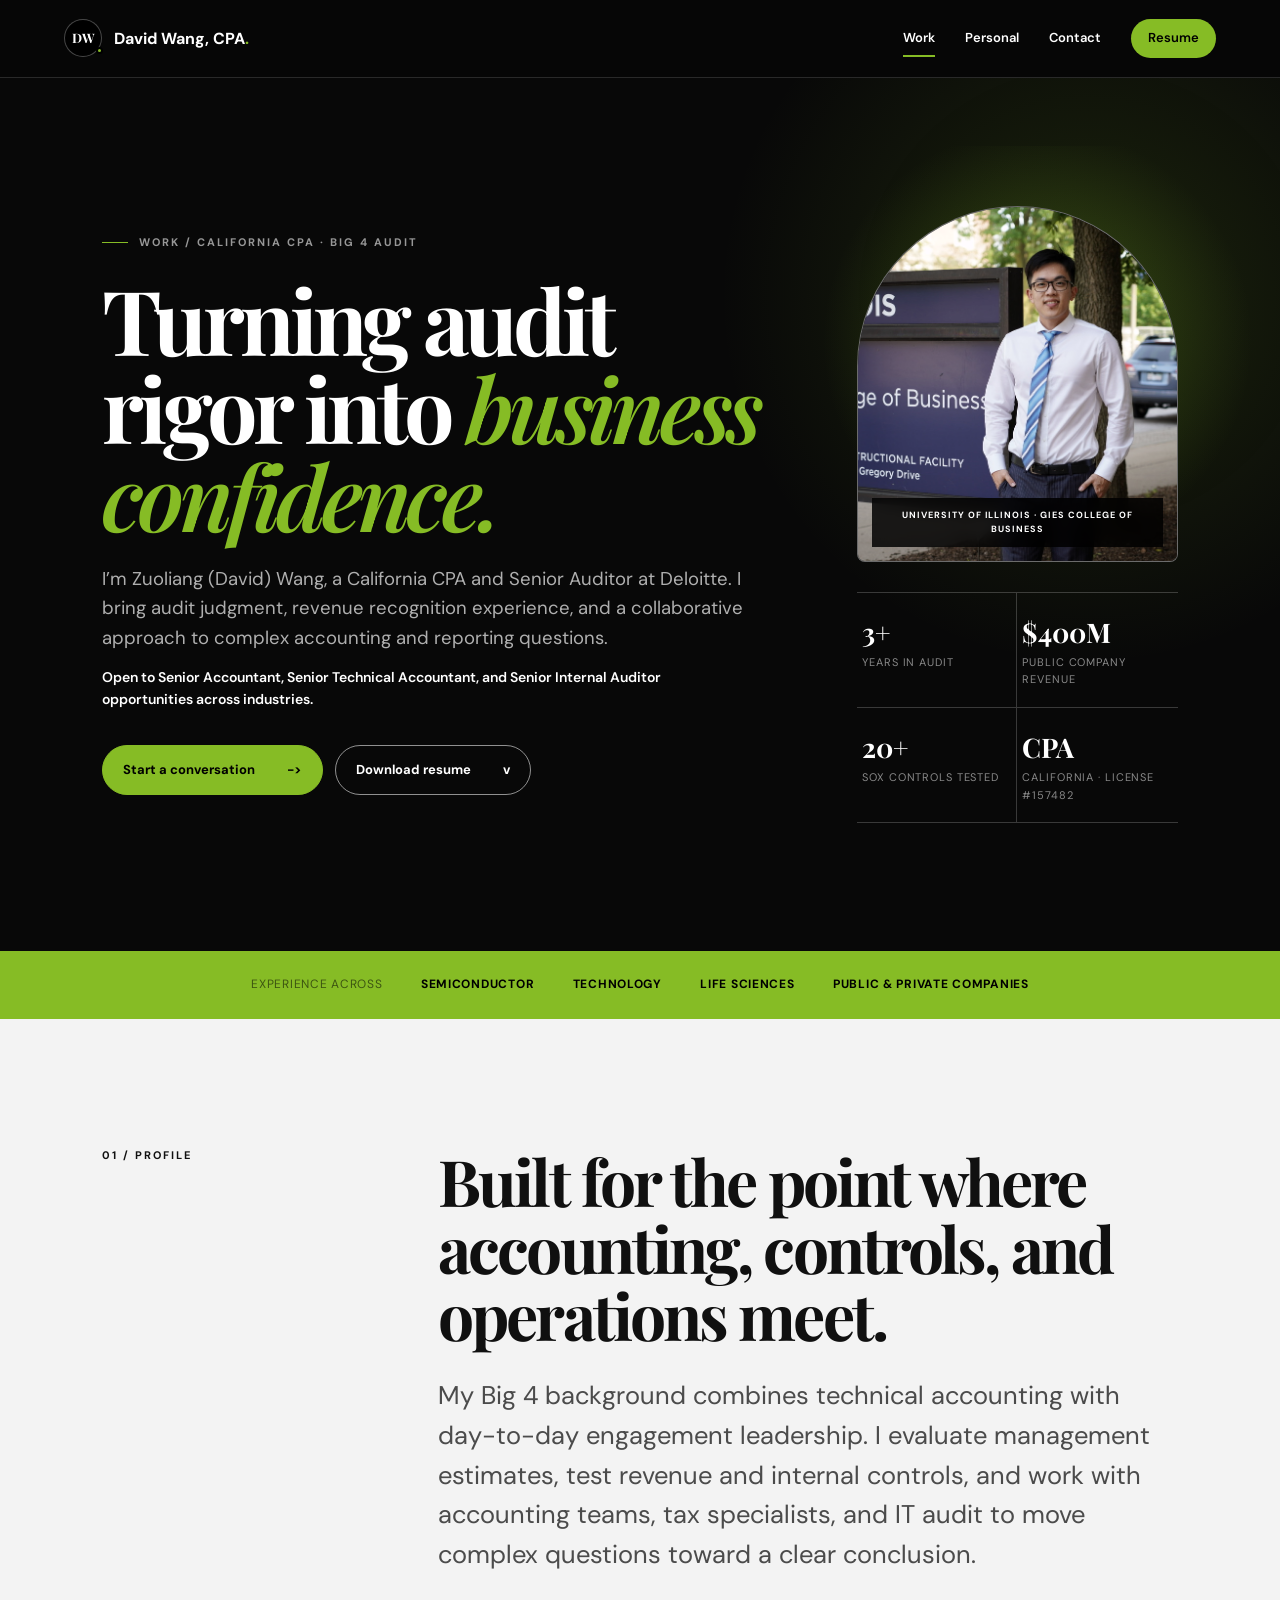
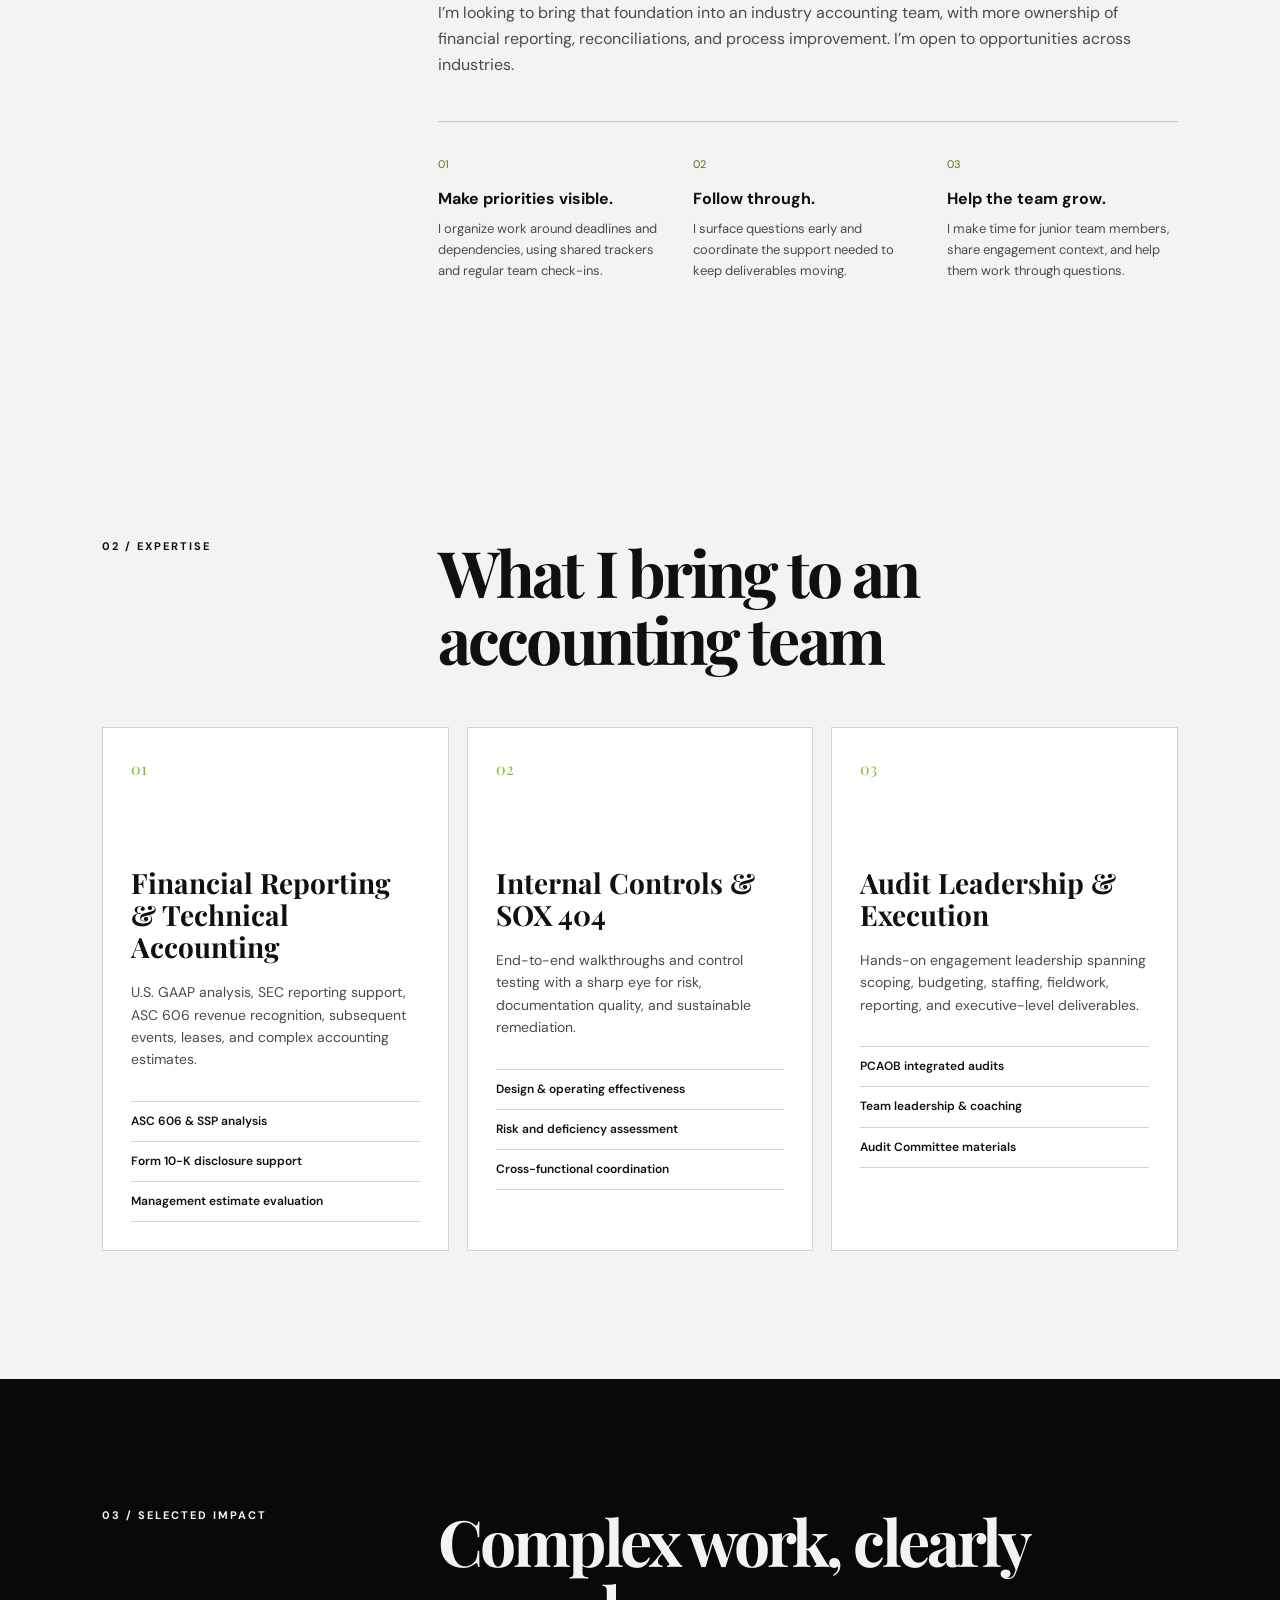
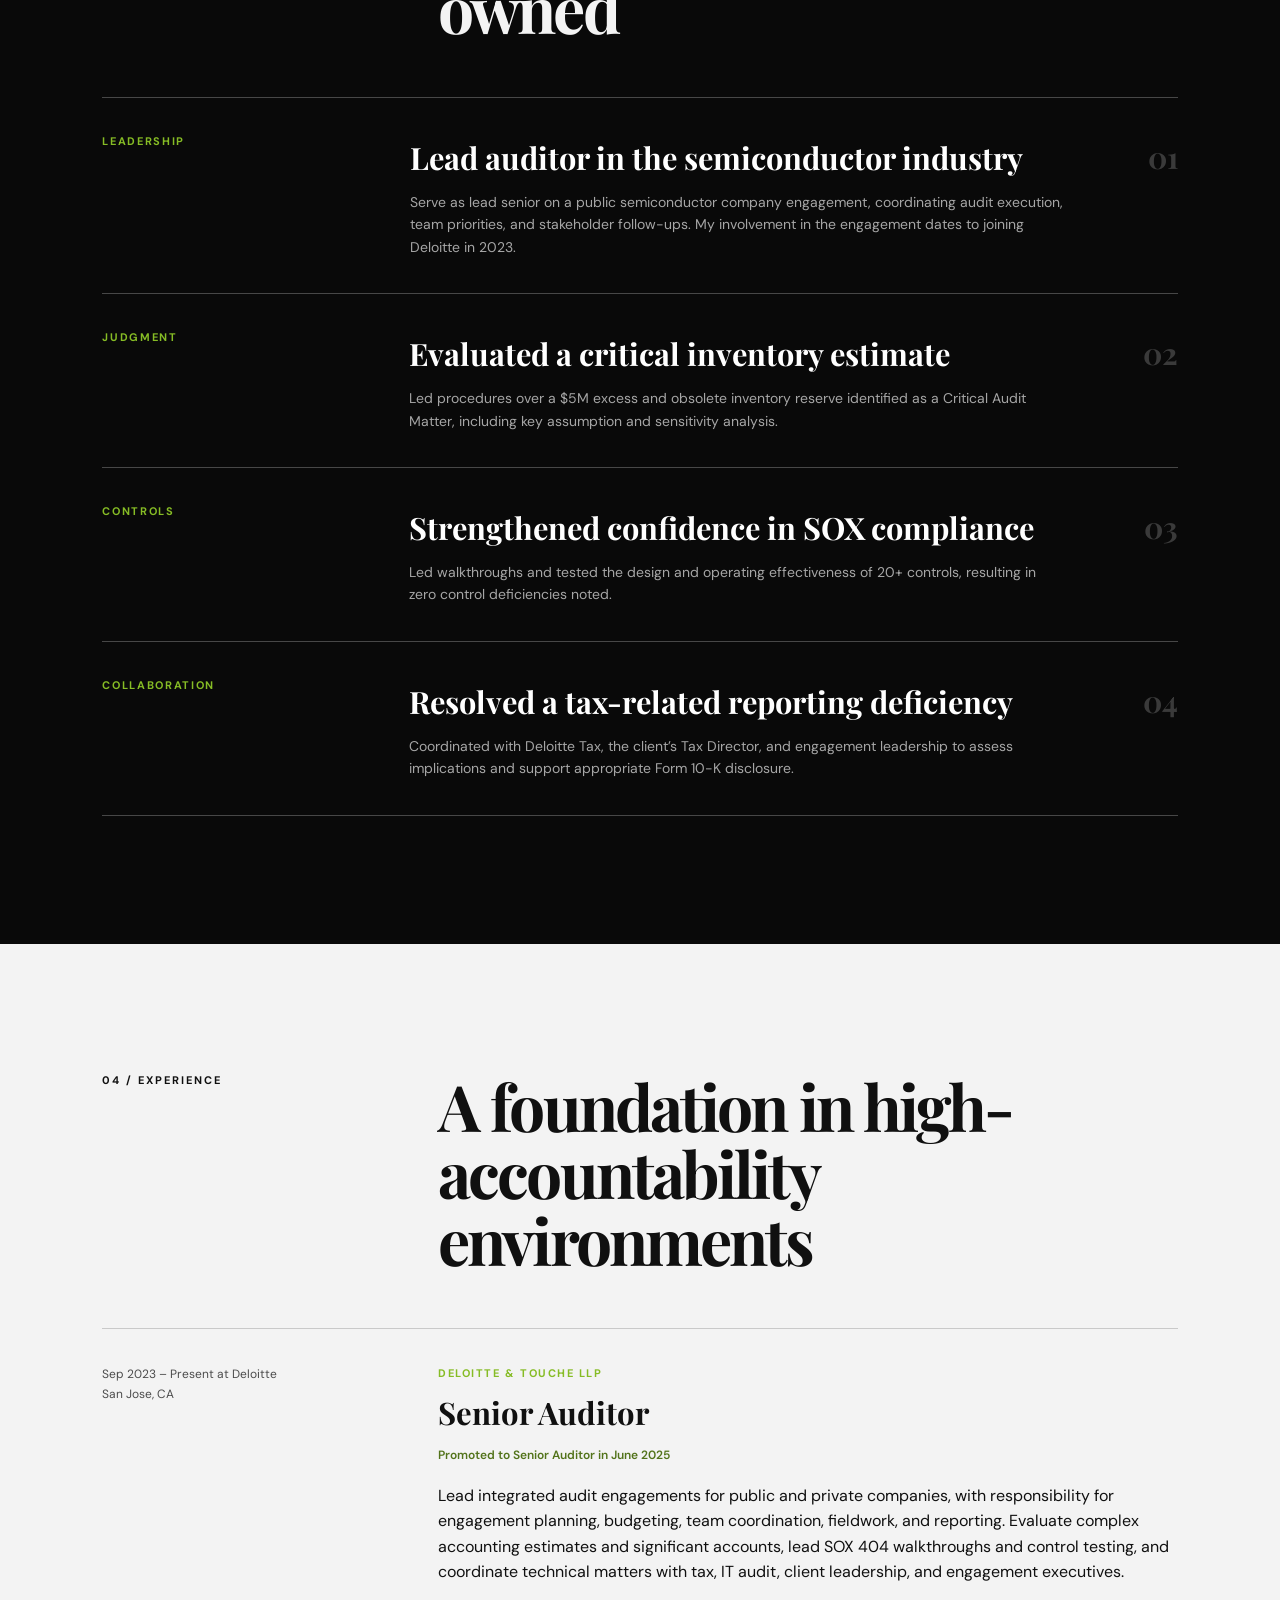
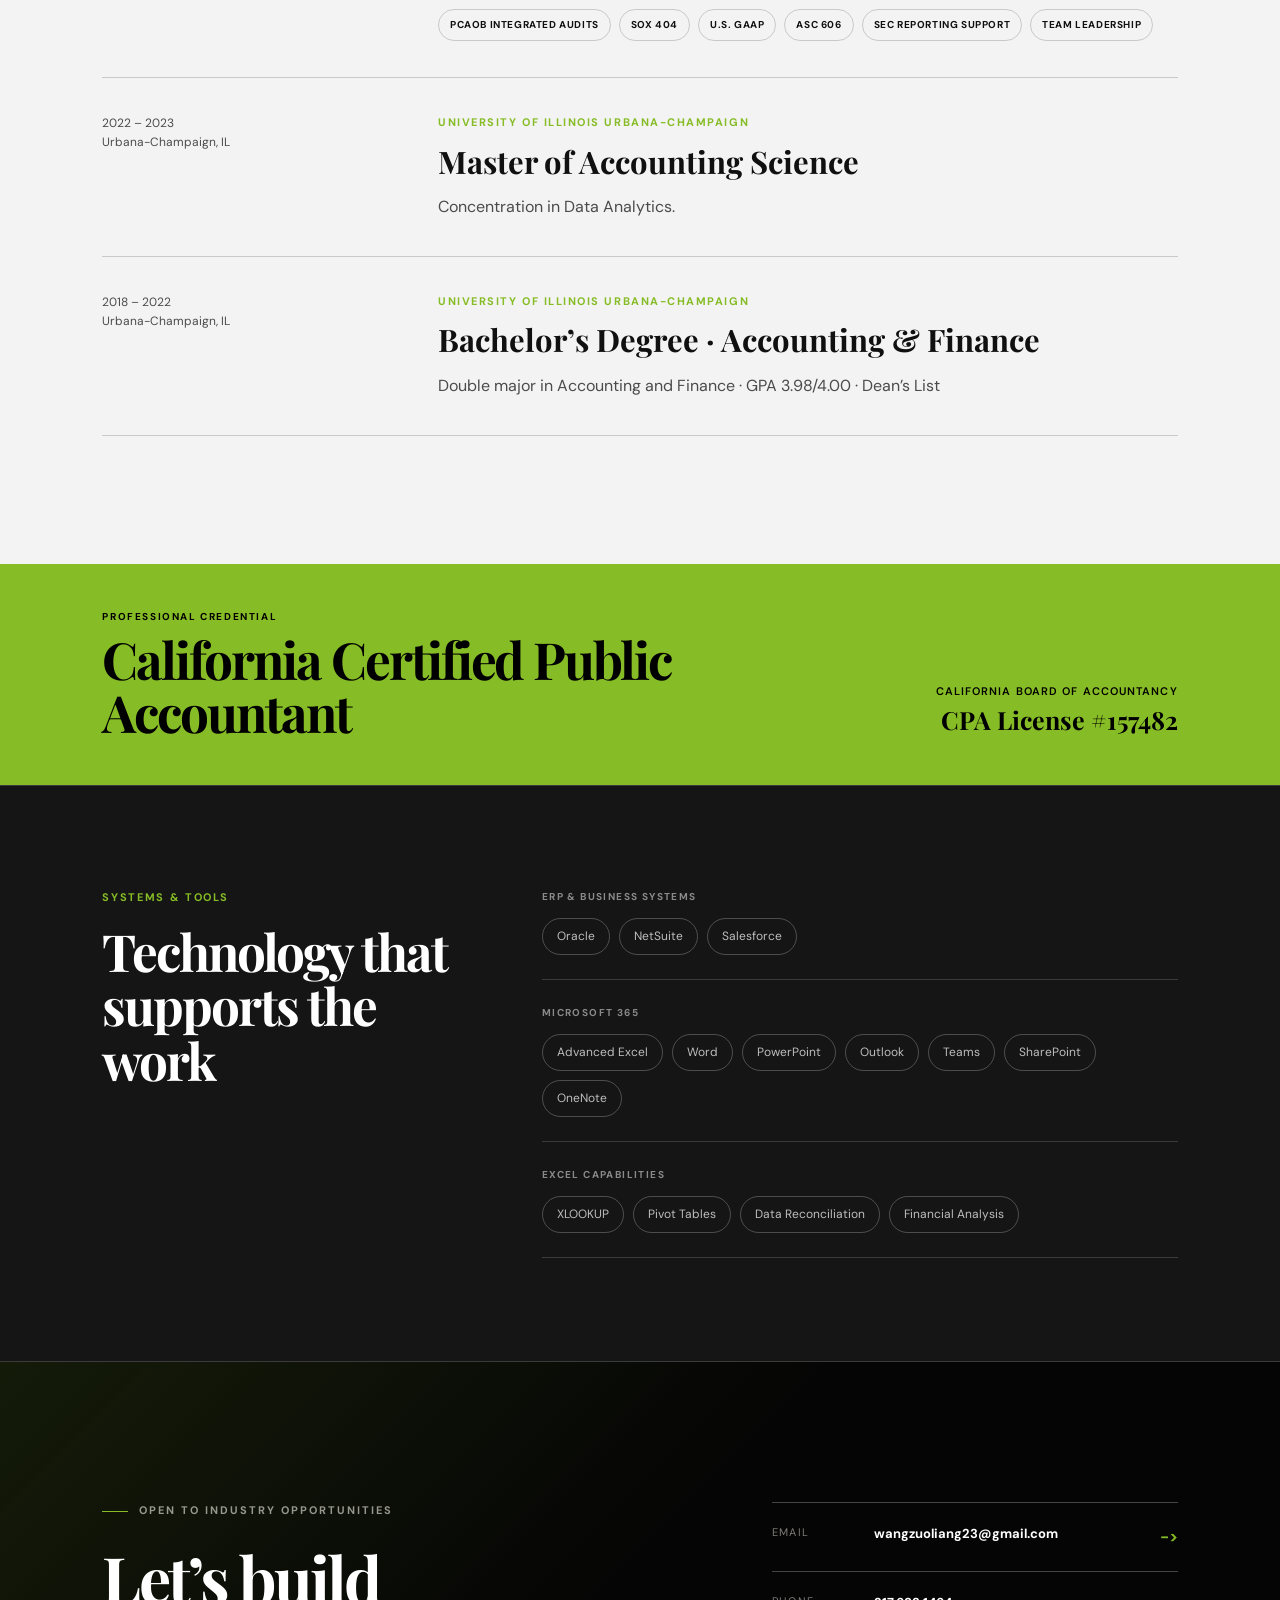
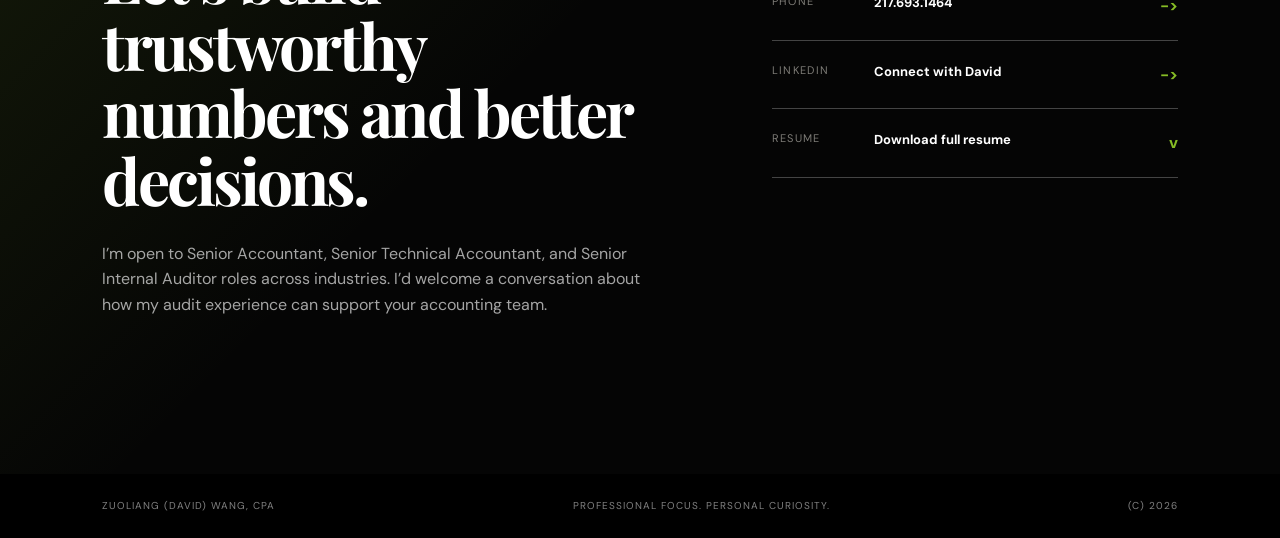
==== commit ee967cb2: "Separate Work and Personal pages and use plain text navigation symbols" ====
--- a/index.html
+++ b/index.html
@@ -3,442 +3,24 @@
 <head>
   <meta charset="UTF-8">
   <meta name="viewport" content="width=device-width, initial-scale=1.0">
-  <meta name="description" content="Meet Zuoliang (David) Wang, California CPA and Deloitte Senior Auditor. Explore his accounting experience and life beyond work: travel, fitness, and cooking.">
+  <meta name="description" content="Zuoliang (David) Wang, California CPA and Deloitte Senior Auditor. Audit leadership, technical accounting, financial reporting, and internal controls.">
   <meta name="theme-color" content="#080808">
-  <title>David Wang, CPA | Professional & Personal</title>
+  <title>David Wang, CPA | Work</title>
   <link rel="preconnect" href="https://fonts.googleapis.com">
-  <link rel="preconnect" href="https://fonts.gstatic.com" crossorigin>
+  <link rel="preconnect" href="https://fonts.gstatic.com" crossorigin="">
   <link href="https://fonts.googleapis.com/css2?family=DM+Sans:wght@400;500;600;700&family=Playfair+Display:ital,wght@0,600;0,700;1,600&display=swap" rel="stylesheet">
-  <style>:root {
-  --ink: #101010;
-  --ink-soft: #4b4b4b;
-  --paper: #f3f3f3;
-  --paper-deep: #dedede;
-  --white: #ffffff;
-  --accent: #86bc25;
-  --line: rgba(16, 16, 16, 0.18);
-  --serif: "Playfair Display", Georgia, serif;
-  --sans: "DM Sans", Arial, sans-serif;
-}
-
-* { box-sizing: border-box; }
-html { scroll-behavior: smooth; }
-body {
-  margin: 0;
-  color: var(--ink);
-  background: #0b0b0b;
-  font-family: var(--sans);
-  line-height: 1.6;
-}
-a { color: inherit; text-decoration: none; }
-
-.site-header {
-  position: sticky;
-  top: 0;
-  z-index: 20;
-  display: flex;
-  align-items: center;
-  justify-content: space-between;
-  padding: 18px clamp(24px, 5vw, 80px);
-  color: var(--white);
-  border-bottom: 1px solid rgba(255, 255, 255, .14);
-  background: rgba(7, 7, 7, 0.94);
-  backdrop-filter: blur(18px);
-}
-.brand { display: flex; align-items: center; gap: 12px; font-weight: 700; }
-.brand-mark {
-  position: relative;
-  display: grid;
-  width: 38px;
-  height: 38px;
-  place-items: center;
-  color: var(--white);
-  background: #000;
-  border: 1px solid rgba(255,255,255,.28);
-  border-radius: 50%;
-  font-family: var(--serif);
-  font-size: 13px;
-}
-.brand-dot {
-  position: absolute;
-  right: -2px;
-  bottom: 2px;
-  width: 7px;
-  height: 7px;
-  background: var(--accent);
-  border: 2px solid #000;
-  border-radius: 50%;
-}
-.wordmark-dot { color: var(--accent); }
-nav { display: flex; align-items: center; gap: 30px; font-size: 13px; font-weight: 600; }
-nav a { transition: color .2s ease; }
-nav a:hover { color: var(--accent); }
-.nav-cta { padding: 9px 17px; color: #000; background: var(--accent); border-radius: 99px; }
-
-.hero {
-  min-height: calc(100vh - 75px);
-  display: grid;
-  grid-template-columns: 1.35fr .65fr;
-  gap: 7vw;
-  align-items: center;
-  padding: clamp(70px, 10vw, 150px) clamp(24px, 8vw, 130px);
-  overflow: hidden;
-  color: var(--white);
-  background:
-    radial-gradient(circle at 85% 25%, rgba(134, 188, 37, .16), transparent 29%),
-    #080808;
-}
-.eyebrow {
-  display: flex;
-  align-items: center;
-  gap: 11px;
-  margin: 0 0 24px;
-  color: rgba(255,255,255,.58);
-  font-size: 11px;
-  font-weight: 700;
-  letter-spacing: .18em;
-  text-transform: uppercase;
-}
-.eyebrow span { width: 26px; height: 1px; background: var(--accent); }
-h1, h2, h3, p { margin-top: 0; }
-h1 {
-  max-width: 760px;
-  margin-bottom: 26px;
-  font-family: var(--serif);
-  font-size: clamp(55px, 7vw, 104px);
-  line-height: .98;
-  letter-spacing: -.055em;
-}
-h1 em { color: var(--accent); font-weight: 600; }
-.hero-intro { max-width: 690px; margin-bottom: 12px; color: rgba(255,255,255,.68); font-size: clamp(17px, 1.45vw, 22px); }
-.hero-goal { max-width: 650px; margin-bottom: 34px; font-size: 14px; font-weight: 600; }
-.hero-actions { display: flex; gap: 12px; flex-wrap: wrap; }
-.button {
-  display: inline-flex;
-  gap: 32px;
-  align-items: center;
-  padding: 14px 20px;
-  border: 1px solid rgba(255,255,255,.55);
-  border-radius: 99px;
-  font-size: 13px;
-  font-weight: 700;
-  transition: transform .2s ease, background .2s ease, color .2s ease;
-}
-.button:hover { transform: translateY(-2px); }
-.button.primary { color: #000; background: var(--accent); border-color: var(--accent); }
-.button.secondary { color: var(--white); }
-.button.secondary:hover { color: #000; background: var(--white); }
-.hero-panel { position: relative; }
-.hero-panel::before {
-  content: "";
-  position: absolute;
-  inset: -60px -120px auto -80px;
-  height: 390px;
-  background: radial-gradient(circle, rgba(134,188,37,.3), transparent 66%);
-  pointer-events: none;
-}
-.portrait-frame {
-  position: relative;
-  aspect-ratio: .9;
-  margin: 0;
-  overflow: hidden;
-  border: 1px solid rgba(255,255,255,.35);
-  border-radius: 240px 240px 12px 12px;
-  background: #1b1b1b;
-}
-.portrait-frame img {
-  width: 100%;
-  height: 100%;
-  display: block;
-  object-fit: cover;
-  object-position: 57% center;
-  filter: saturate(.82) contrast(1.02);
-}
-.portrait-frame figcaption {
-  position: absolute;
-  right: 14px;
-  bottom: 14px;
-  left: 14px;
-  padding: 10px 12px;
-  color: var(--white);
-  background: rgba(0, 0, 0, .84);
-  backdrop-filter: blur(8px);
-  font-size: 9px;
-  font-weight: 700;
-  letter-spacing: .11em;
-  text-align: center;
-  text-transform: uppercase;
-}
-.hero-stat-grid { display: grid; grid-template-columns: 1fr 1fr; margin-top: 30px; border-top: 1px solid rgba(255,255,255,.2); }
-.hero-stat-grid div { padding: 18px 5px; border-bottom: 1px solid rgba(255,255,255,.2); }
-.hero-stat-grid div:nth-child(odd) { border-right: 1px solid rgba(255,255,255,.2); }
-.hero-stat-grid strong, .hero-stat-grid span { display: block; }
-.hero-stat-grid strong { font-family: var(--serif); font-size: 27px; }
-.hero-stat-grid span { color: rgba(255,255,255,.52); font-size: 11px; text-transform: uppercase; letter-spacing: .08em; }
-
-.trust-strip {
-  display: flex;
-  gap: 3vw;
-  align-items: center;
-  justify-content: center;
-  padding: 24px;
-  color: #000;
-  background: var(--accent);
-  font-size: 12px;
-  letter-spacing: .06em;
-  text-transform: uppercase;
-}
-.trust-strip span { color: rgba(0,0,0,.55); }
-
-.section { padding: clamp(80px, 10vw, 150px) clamp(24px, 8vw, 130px); background: var(--paper); }
-.narrative { display: grid; grid-template-columns: .35fr 1fr; gap: 6vw; }
-.section-label { font-size: 11px; font-weight: 700; letter-spacing: .18em; text-transform: uppercase; }
-.narrative h2, .section-heading h2, .contact-copy h2 {
-  max-width: 930px;
-  margin-bottom: 28px;
-  font-family: var(--serif);
-  font-size: clamp(39px, 5vw, 73px);
-  line-height: 1.05;
-  letter-spacing: -.045em;
-}
-.large-copy { max-width: 940px; color: var(--ink-soft); font-size: clamp(18px, 2vw, 27px); line-height: 1.55; }
-.muted-copy { max-width: 760px; margin-top: 26px; color: var(--ink-soft); }
-.section-heading { display: grid; grid-template-columns: .35fr 1fr; gap: 6vw; margin-bottom: 55px; }
-.section-heading h2 { margin-bottom: 0; }
-
-.expertise-grid { display: grid; grid-template-columns: repeat(3, 1fr); gap: 18px; }
-.expertise-card {
-  min-height: 440px;
-  padding: 28px;
-  border: 1px solid var(--line);
-  background: var(--white);
-  transition: transform .25s ease, background .25s ease;
-}
-.expertise-card:hover { transform: translateY(-7px); color: var(--white); background: #111; }
-.expertise-card:hover p { color: rgba(255,255,255,.65); }
-.expertise-card:hover li { border-color: rgba(255,255,255,.18); }
-.card-number { display: block; margin-bottom: 85px; color: var(--accent); font-family: var(--serif); }
-.expertise-card h3 { margin-bottom: 18px; font-family: var(--serif); font-size: 28px; line-height: 1.15; }
-.expertise-card p { color: var(--ink-soft); font-size: 14px; }
-.expertise-card ul { margin: 30px 0 0; padding: 0; list-style: none; border-top: 1px solid var(--line); }
-.expertise-card li { padding: 10px 0; border-bottom: 1px solid var(--line); font-size: 12px; font-weight: 600; }
-
-.impact-section { padding: clamp(80px, 10vw, 150px) clamp(24px, 8vw, 130px); color: var(--white); background: #090909; }
-.light { color: var(--paper); }
-.impact-list { border-top: 1px solid rgba(255,255,255,.25); }
-.impact-item {
-  display: grid;
-  grid-template-columns: .35fr 1fr auto;
-  gap: 6vw;
-  align-items: start;
-  padding: 35px 0;
-  border-bottom: 1px solid rgba(255,255,255,.25);
-}
-.impact-tag { color: var(--accent); font-size: 11px; font-weight: 700; letter-spacing: .15em; text-transform: uppercase; }
-.impact-item h3 { margin-bottom: 9px; font-family: var(--serif); font-size: clamp(23px, 2.4vw, 36px); }
-.impact-item p { max-width: 750px; margin: 0; color: rgba(255,255,255,.64); font-size: 14px; }
-.impact-item > strong { color: rgba(255,255,255,.2); font-family: var(--serif); font-size: 30px; }
-
-.timeline { border-top: 1px solid var(--line); }
-.timeline-item { display: grid; grid-template-columns: .35fr 1fr; gap: 6vw; padding: 36px 0; border-bottom: 1px solid var(--line); }
-.timeline-meta { display: flex; flex-direction: column; color: var(--ink-soft); font-size: 12px; }
-.timeline-content .company { margin-bottom: 5px; color: var(--accent); font-size: 11px; font-weight: 700; letter-spacing: .14em; text-transform: uppercase; }
-.timeline-content h3 { margin-bottom: 8px; font-family: var(--serif); font-size: 31px; }
-.timeline-content p:last-child { max-width: 730px; margin-bottom: 0; color: var(--ink-soft); }
-.role-highlights { display: flex; gap: 8px; flex-wrap: wrap; max-width: 800px; margin-top: 24px; }
-.role-highlights span { padding: 7px 11px; border: 1px solid var(--line); border-radius: 99px; font-size: 10px; font-weight: 700; letter-spacing: .06em; text-transform: uppercase; }
-
-.credential-section {
-  display: grid;
-  grid-template-columns: 1fr auto;
-  gap: 40px;
-  align-items: end;
-  padding: 45px clamp(24px, 8vw, 130px);
-  color: #000;
-  background: var(--accent);
-}
-.credential-section p { margin-bottom: 8px; font-size: 10px; font-weight: 700; letter-spacing: .16em; text-transform: uppercase; }
-.credential-section h2 { margin: 0; font-family: var(--serif); font-size: clamp(30px, 4vw, 56px); line-height: 1.05; letter-spacing: -.04em; }
-.credential-details { display: flex; flex-direction: column; align-items: flex-end; text-align: right; }
-.credential-details span { font-size: 11px; font-weight: 600; text-transform: uppercase; letter-spacing: .1em; }
-.credential-details strong { font-family: var(--serif); font-size: 25px; }
-
-.tools { display: grid; grid-template-columns: .55fr 1fr; gap: 7vw; padding: clamp(65px, 8vw, 110px) clamp(24px, 8vw, 130px); border-block: 1px solid rgba(255,255,255,.16); color: var(--white); background: #151515; }
-.tools-heading p { margin: 0 0 18px; color: var(--accent); font-size: 11px; font-weight: 700; letter-spacing: .15em; text-transform: uppercase; }
-.tools-heading h2 { max-width: 420px; margin: 0; font-family: var(--serif); font-size: clamp(34px, 4vw, 56px); line-height: 1.06; letter-spacing: -.04em; }
-.tools-groups { display: grid; gap: 25px; }
-.tool-group { padding-bottom: 24px; border-bottom: 1px solid rgba(255,255,255,.16); }
-.tool-group strong { display: block; margin-bottom: 13px; color: rgba(255,255,255,.5); font-size: 10px; letter-spacing: .14em; text-transform: uppercase; }
-.tool-group div { display: flex; gap: 9px; flex-wrap: wrap; }
-.tools span { padding: 8px 14px; border: 1px solid rgba(255,255,255,.24); border-radius: 99px; color: rgba(255,255,255,.72); font-size: 12px; }
-
-.contact-section {
-  display: grid;
-  grid-template-columns: 1fr .75fr;
-  gap: 10vw;
-  padding: clamp(85px, 11vw, 170px) clamp(24px, 8vw, 130px);
-  color: var(--white);
-  background:
-    linear-gradient(135deg, rgba(134,188,37,.12), transparent 42%),
-    #050505;
-}
-.eyebrow.light { color: rgba(245,241,232,.6); }
-.contact-copy p:last-child { max-width: 620px; color: rgba(255,255,255,.64); }
-.contact-links { border-top: 1px solid rgba(255,255,255,.25); }
-.contact-links a { display: grid; grid-template-columns: 90px 1fr auto; gap: 12px; padding: 21px 0; border-bottom: 1px solid rgba(255,255,255,.25); }
-.contact-links a:hover strong { color: var(--accent); }
-.contact-links span { color: rgba(245,241,232,.5); font-size: 11px; text-transform: uppercase; letter-spacing: .12em; }
-.contact-links strong { font-size: 13px; transition: color .2s ease; }
-.contact-links b { color: var(--accent); }
-
-footer { display: flex; justify-content: space-between; padding: 24px clamp(24px, 8vw, 130px); color: rgba(255,255,255,.5); background: #000; font-size: 10px; letter-spacing: .1em; text-transform: uppercase; }
-
-.motion-ready .reveal { opacity: 0; transform: translateY(18px); transition: opacity .7s ease, transform .7s ease; }
-.reveal.visible { opacity: 1; transform: translateY(0); }
-.motion-ready .reveal.visible { opacity: 1; transform: translateY(0); }
-
-[id] { scroll-margin-top: 94px; }
-:focus-visible { outline: 3px solid var(--accent); outline-offset: 5px; }
-.skip-link { position: fixed; top: -100px; left: 18px; z-index: 100; padding: 12px 20px; color: #000; background: var(--accent); }
-.skip-link:focus { top: 12px; }
-nav .section-nav { position: relative; padding: 10px 0; }
-nav .section-nav::after { content: ""; position: absolute; bottom: 2px; left: 0; width: 100%; height: 2px; background: var(--accent); transform: scaleX(0); transition: transform .2s; }
-nav .section-nav[aria-current]::after, nav .section-nav:hover::after { transform: scaleX(1); }
-.personal-invitation { display: inline-flex; align-items: center; gap: 14px; margin-top: 26px; color: #a8ada1; font-size: 12px; }
-.personal-invitation:hover { color: var(--accent); }
-.working-style { display: grid; grid-template-columns: repeat(3, 1fr); gap: 24px; margin-top: 44px; padding-top: 28px; border-top: 1px solid var(--line); }
-.working-style article > span { font-size: 11px; color: #52731a; }
-.working-style h3 { font-size: 16px; margin: 12px 0 9px; line-height: 1.4; }
-.working-style p { font-size: 13px; color: var(--ink-soft); margin: 0; }
-.promotion-note { margin-bottom: 18px; font-size: 12px; font-weight: 600; color: #52731a; }
-.personal-section { background: #e9eee0; color: #182018; padding: clamp(80px, 9vw, 140px) clamp(24px, 8vw, 130px) 50px; }
-.personal-kicker { display: flex; align-items: center; gap: 10px; font-size: 11px; font-weight: 700; text-transform: uppercase; letter-spacing: .16em; }
-.personal-dot { width: 9px; height: 9px; background: #5c801d; border-radius: 50%; }
-.personal-title-row { display: grid; grid-template-columns: 1.15fr .85fr; gap: 7vw; align-items: end; margin-top: 30px; }
-.personal-title-row h2 { margin: 0; font-family: var(--serif); font-size: clamp(48px, 6vw, 88px); line-height: 1.04; letter-spacing: -.05em; }
-.personal-title-row em { color: #5a751f; }
-.personal-title-row > p { margin: 0; max-width: 460px; color: #4b5848; font-size: 17px; line-height: 1.7; }
-.personal-grid { display: grid; grid-template-columns: repeat(3, minmax(0,1fr)); gap: 24px; margin-top: 58px; }
-.interest-card { min-width: 0; }
-.interest-photo { position: relative; aspect-ratio: 1.18; display: block; overflow: hidden; border-radius: 6px; background: #d5dfcc; }
-.interest-photo img { display: block; width: 100%; height: 100%; object-fit: cover; transition: transform .4s ease; }
-.interest-photo:hover img { transform: scale(1.035); }
-.activity-photo img { object-position: center 62%; }
-.food-photo img { object-position: center 57%; }
-.interest-photo-label { position: absolute; top: 14px; left: 14px; padding: 7px 10px; color: #fff; background: rgba(8,16,8,.72); border-radius: 3px; font-size: 9px; font-weight: 700; text-transform: uppercase; letter-spacing: .12em; }
-.interest-copy { padding: 24px 2px 0; }
-.interest-label { margin-bottom: 12px; color: #53623e; text-transform: uppercase; letter-spacing: .14em; font-size: 10px; font-weight: 700; }
-.interest-copy h3 { font-family: var(--serif); font-size: clamp(25px, 2.2vw, 33px); line-height: 1.2; letter-spacing: -.025em; margin-bottom: 15px; }
-.interest-copy > p:not(.interest-label) { color: #4b5848; font-size: 14px; line-height: 1.8; margin-bottom: 22px; }
-.interest-footnote { display: block; border-top: 1px solid rgba(24,32,24,.15); padding-top: 14px; color: #5c6852; font-size: 11px; }
-.personal-closing { margin-top: 70px; padding-top: 30px; display: flex; flex-wrap: wrap; align-items: center; gap: 16px 30px; border-top: 1px solid rgba(24,32,24,.18); }
-.personal-closing > span { font-family: var(--serif); font-size: 24px; letter-spacing: -.025em; }
-.personal-closing p { margin: 0; font-size: 12px; color: #53624c; }
-.personal-closing a { margin-left: auto; font-weight: 700; font-size: 12px; }
-.personal-closing a > span { margin-left: 16px; }
-
-.photo-journal { margin-top: clamp(70px, 8vw, 115px); padding-top: 40px; border-top: 1px solid rgba(24,32,24,.18); }
-.journal-heading { display: flex; align-items: flex-end; justify-content: space-between; gap: 35px; }
-.journal-heading .personal-kicker { font-size: 10px; color: #53623e; margin-bottom: 16px; }
-.journal-heading h3 { font-family: var(--serif); font-size: clamp(36px,4vw,58px); line-height: 1.05; letter-spacing: -.04em; margin: 0; }
-.journal-heading > p { max-width: 340px; margin: 0; color: #4b5848; font-size: 14px; }
-.gallery-toolbar { display: flex; flex-wrap: wrap; gap: 16px; align-items: center; justify-content: space-between; padding: 28px 0 22px; }
-.gallery-filters { display: flex; flex-wrap: wrap; gap: 8px; }
-.gallery-filters button { border: 1px solid rgba(24,32,24,.2); background: transparent; color: #354530; border-radius: 99px; padding: 9px 15px; font: 600 11px var(--sans); cursor: pointer; transition: color .2s, background .2s; }
-.gallery-filters button[aria-pressed="true"], .gallery-filters button:hover { background: #192a1c; color: #f8faf4; border-color: #192a1c; }
-.gallery-count { margin: 0; color: #5c6852; font-size: 11px; }
-.photo-gallery { columns: 4; column-gap: 16px; }
-.gallery-item { position: relative; display: block; width: 100%; margin-bottom: 16px; break-inside: avoid; overflow: hidden; background: #cbd4bf; border-radius: 6px; }
-.gallery-item img { display: block; width: 100%; height: auto; transition: transform .35s ease; }
-.gallery-item:hover img { transform: scale(1.035); }
-.gallery-item:focus-visible { outline-offset: 3px; }
-.gallery-caption { position: absolute; inset: auto 0 0; display: flex; justify-content: space-between; align-items: center; gap: 10px; padding: 40px 13px 13px; background: linear-gradient(transparent,rgba(0,0,0,.75)); color: #fff; font-size: 11px; line-height: 1.4; }
-.gallery-caption > span { font-size: 20px; line-height: 1; }
-.photo-gallery [hidden], .gallery-filters[hidden] { display: none !important; }
-.gallery-hint { margin: 10px 0 0; color: #5c6852; font-size: 11px; }
-.photo-viewer-open { overflow: hidden; }
-.photo-dialog { width: min(1100px,calc(100vw - 32px)); height: min(92dvh,960px); max-width: none; max-height: none; padding: 0; color: #fff; background: #0b100c; border: 1px solid rgba(134,188,37,.3); border-radius: 10px; }
-.photo-dialog::backdrop { background: rgba(0,0,0,.87); backdrop-filter: blur(5px); }
-.viewer-shell { height: 100%; display: grid; grid-template-rows: auto minmax(0,1fr) auto; padding: 16px 24px; gap: 14px; }
-.viewer-toolbar, .viewer-controls { display: flex; align-items: center; justify-content: space-between; gap: 15px; }
-.viewer-toolbar h2 { margin: 0; color: #cbd5c2; font: 500 12px var(--sans); }
-.photo-dialog button { padding: 10px 13px; font: 600 12px var(--sans); color: #fff; background: #1c271e; border: 1px solid #354535; border-radius: 5px; cursor: pointer; }
-.photo-dialog button:hover { color: #000; background: var(--accent); }
-.viewer-close span { margin-left: 12px; font-size: 18px; }
-.viewer-figure { display: grid; grid-template-rows: minmax(0,1fr) auto; gap: 12px; min-height: 0; margin: 0; }
-.viewer-figure img { display: block; width: 100%; height: 100%; min-height: 0; object-fit: contain; }
-.viewer-figure figcaption { text-align: center; color: #cbd5c2; font-size: 12px; }
-#viewer-position { font-size: 11px; color: #a7b59e; }
-
-@media (max-width: 900px) {
-  nav .contact-nav { display: none; }
-  nav { gap: 20px; }
-  .personal-title-row { grid-template-columns: 1fr; gap: 24px; }
-  .personal-grid { gap: 18px; }
-  .photo-gallery { columns: 3; }
-  .working-style { grid-template-columns: 1fr; }
-  .hero { grid-template-columns: 1fr; padding-top: 85px; }
-  .hero-panel { max-width: 430px; }
-  .portrait-frame { aspect-ratio: 1.05; }
-  .trust-strip { justify-content: flex-start; overflow-x: auto; }
-  .trust-strip > * { flex: 0 0 auto; }
-  .narrative, .section-heading, .timeline-item, .impact-item, .contact-section { grid-template-columns: 1fr; gap: 24px; }
-  .expertise-grid { grid-template-columns: 1fr; }
-  .expertise-card { min-height: auto; }
-  .card-number { margin-bottom: 40px; }
-  .impact-item { grid-template-columns: 1fr auto; }
-  .impact-item > div { grid-column: 1 / -1; }
-  .tools { grid-template-columns: 1fr; gap: 35px; }
-  .credential-section { grid-template-columns: 1fr; align-items: start; }
-  .credential-details { align-items: flex-start; text-align: left; }
-}
-
-@media (max-width: 600px) {
-  .site-header { padding: 14px 18px; }
-  .brand > span:last-child { display: none; }
-  nav { gap: 14px; font-size: 11px; }
-  .nav-cta { padding: 8px 12px; }
-  .personal-section { padding-inline: 20px; }
-  .personal-grid { grid-template-columns: 1fr; gap: 40px; margin-top: 38px; }
-  .interest-photo { aspect-ratio: 1.35; }
-  .journal-heading { align-items: flex-start; flex-direction: column; gap: 20px; }
-  .photo-gallery { columns: 2; column-gap: 10px; }
-  .gallery-item { margin-bottom: 10px; }
-  .gallery-caption { padding: 30px 10px 10px; font-size: 10px; }
-  .gallery-toolbar { align-items: flex-start; }
-  .gallery-filters { gap: 6px; }
-  .gallery-filters button { padding: 8px 11px; font-size: 10px; }
-  .viewer-shell { padding: 12px; }
-  .photo-dialog { width: calc(100vw - 16px); height: 94dvh; }
-  .personal-closing { margin-top: 46px; gap: 12px; }
-  .personal-closing p { width: 100%; }
-  .personal-closing a { margin-left: 0; margin-top: 8px; }
-  .hero, .section, .impact-section, .contact-section { padding-inline: 20px; }
-  h1 { font-size: 52px; }
-  .hero-actions { flex-direction: column; align-items: stretch; }
-  .button { justify-content: space-between; }
-  .contact-links a { grid-template-columns: 70px 1fr auto; }
-  .contact-links strong { overflow-wrap: anywhere; }
-  footer { flex-direction: column; gap: 7px; padding-inline: 20px; }
-}
-
-@media (prefers-reduced-motion: reduce) {
-  html { scroll-behavior: auto; }
-  .reveal { opacity: 1; transform: none; transition: none; }
-  .interest-photo img, .gallery-item img { transition: none; }
-}
-</style>
-</head>
-<body>
+  <link rel="stylesheet" href="styles.css?v=two-pages-20261106">
+<link href="https://zuoliangwang23.github.io/" rel="canonical"></head>
+<body class="work-page">
   <a class="skip-link" href="#professional">Skip to content</a>
   <header class="site-header">
-    <a class="brand" href="#top" aria-label="David Wang home">
+    <a class="brand" href="index.html" aria-label="David Wang home">
       <span class="brand-mark">DW<span class="brand-dot"></span></span>
       <span>David Wang, CPA<span class="wordmark-dot">.</span></span>
     </a>
     <nav aria-label="Main navigation">
-      <a class="section-nav" href="#professional" aria-current="location">Professional</a>
-      <a class="section-nav" href="#personal">Personal</a>
+      <a aria-current="page" class="section-nav" href="index.html">Work</a>
+      <a class="section-nav" href="personal.html">Personal</a>
       <a class="contact-nav" href="#contact">Contact</a>
       <a class="nav-cta" href="[data-uri]" download="David-Wang-Resume.docx">Resume</a>
     </nav>
@@ -448,15 +30,15 @@
     <div id="professional" role="region" aria-label="Professional">
     <section class="hero">
       <div class="hero-copy reveal">
-        <p class="eyebrow"><span></span> Professional / California CPA · Big 4 Audit</p>
+        <p class="eyebrow"><span></span> Work / California CPA · Big 4 Audit</p>
         <h1>Turning audit rigor into <em>business confidence.</em></h1>
         <p class="hero-intro">I’m Zuoliang (David) Wang, a California CPA and Senior Auditor at Deloitte. I bring audit judgment, revenue recognition experience, and a collaborative approach to complex accounting and reporting questions.</p>
         <p class="hero-goal">Open to Senior Accountant, Senior Technical Accountant, and Senior Internal Auditor opportunities across industries.</p>
         <div class="hero-actions">
-          <a class="button primary" href="mailto:wangzuoliang23@gmail.com">Start a conversation <span>↗</span></a>
-          <a class="button secondary" href="[data-uri]" download="David-Wang-Resume.docx">Download resume <span>↓</span></a>
-        </div>
-        <a class="personal-invitation" href="#personal">Beyond the spreadsheets <span aria-hidden="true">↓</span></a>
+          <a class="button primary" href="mailto:wangzuoliang23@gmail.com">Start a conversation <span>-&gt;</span></a>
+          <a class="button secondary" href="[data-uri]" download="David-Wang-Resume.docx">Download resume <span>v</span></a>
+        </div>
+        
       </div>
       <div class="hero-panel reveal">
         <figure class="portrait-frame">
@@ -489,7 +71,7 @@
       <strong>Semiconductor</strong>
       <strong>Technology</strong>
       <strong>Life Sciences</strong>
-      <strong>Public & Private Companies</strong>
+      <strong>Public &amp; Private Companies</strong>
     </section>
 
     <section class="section narrative reveal" id="about">
@@ -514,31 +96,31 @@
       <div class="expertise-grid">
         <article class="expertise-card reveal">
           <span class="card-number">01</span>
-          <h3>Financial Reporting & Technical Accounting</h3>
+          <h3>Financial Reporting &amp; Technical Accounting</h3>
           <p>U.S. GAAP analysis, SEC reporting support, ASC 606 revenue recognition, subsequent events, leases, and complex accounting estimates.</p>
           <ul>
-            <li>ASC 606 & SSP analysis</li>
+            <li>ASC 606 &amp; SSP analysis</li>
             <li>Form 10-K disclosure support</li>
             <li>Management estimate evaluation</li>
           </ul>
         </article>
         <article class="expertise-card reveal">
           <span class="card-number">02</span>
-          <h3>Internal Controls & SOX 404</h3>
+          <h3>Internal Controls &amp; SOX 404</h3>
           <p>End-to-end walkthroughs and control testing with a sharp eye for risk, documentation quality, and sustainable remediation.</p>
           <ul>
-            <li>Design & operating effectiveness</li>
+            <li>Design &amp; operating effectiveness</li>
             <li>Risk and deficiency assessment</li>
             <li>Cross-functional coordination</li>
           </ul>
         </article>
         <article class="expertise-card reveal">
           <span class="card-number">03</span>
-          <h3>Audit Leadership & Execution</h3>
+          <h3>Audit Leadership &amp; Execution</h3>
           <p>Hands-on engagement leadership spanning scoping, budgeting, staffing, fieldwork, reporting, and executive-level deliverables.</p>
           <ul>
             <li>PCAOB integrated audits</li>
-            <li>Team leadership & coaching</li>
+            <li>Team leadership &amp; coaching</li>
             <li>Audit Committee materials</li>
           </ul>
         </article>
@@ -598,7 +180,7 @@
             <span>San Jose, CA</span>
           </div>
           <div class="timeline-content">
-            <p class="company">Deloitte & Touche LLP</p>
+            <p class="company">Deloitte &amp; Touche LLP</p>
             <h3>Senior Auditor</h3>
             <p class="promotion-note">Promoted to Senior Auditor in June 2025</p>
             <p>Lead integrated audit engagements for public and private companies, with responsibility for engagement planning, budgeting, team coordination, fieldwork, and reporting. Evaluate complex accounting estimates and significant accounts, lead SOX 404 walkthroughs and control testing, and coordinate technical matters with tax, IT audit, client leadership, and engagement executives.</p>
@@ -630,7 +212,7 @@
           </div>
           <div class="timeline-content">
             <p class="company">University of Illinois Urbana-Champaign</p>
-            <h3>Bachelor’s Degree · Accounting & Finance</h3>
+            <h3>Bachelor’s Degree · Accounting &amp; Finance</h3>
             <p>Double major in Accounting and Finance · GPA 3.98/4.00 · Dean’s List</p>
           </div>
         </article>
@@ -650,12 +232,12 @@
 
     <section class="tools reveal">
       <div class="tools-heading">
-        <p>Systems & tools</p>
+        <p>Systems &amp; tools</p>
         <h2>Technology that supports the work</h2>
       </div>
       <div class="tools-groups">
         <div class="tool-group">
-          <strong>ERP & Business Systems</strong>
+          <strong>ERP &amp; Business Systems</strong>
           <div>
             <span>Oracle</span>
             <span>NetSuite</span>
@@ -688,109 +270,7 @@
 
     </div>
 
-    <section class="personal-section" id="personal" aria-labelledby="personal-title">
-      <div class="personal-heading reveal">
-        <div class="personal-kicker"><span class="personal-dot" aria-hidden="true"></span> Personal / Beyond the numbers</div>
-        <div class="personal-title-row">
-          <h2 id="personal-title">A little more <em>David.</em></h2>
-          <p>Outside of audit, I love traveling, going to the gym, and cooking. They keep me curious, grounded, and ready for whatever comes next.</p>
-        </div>
-      </div>
-      <div class="personal-grid">
-        <article class="interest-card reveal">
-          <a class="interest-photo" href="photos/coastal-overlook.webp" data-photo aria-label="Enlarge coastal harbor photograph">
-            <img src="photos/coastal-overlook.webp" alt="An ocean harbor and hillside town viewed from above" width="1280" height="960" loading="lazy" decoding="async">
-            <span class="interest-photo-label">01 / Travel journal</span>
-          </a>
-          <div class="interest-copy"><p class="interest-label">Travel</p><h3>A change of scenery.</h3><p>I love the perspective that comes with being somewhere new: exploring a neighborhood, trying local food, and leaving room for an unexpected discovery.</p><span class="interest-footnote">New places. Fresh perspectives.</span></div>
-        </article>
-        <article class="interest-card reveal">
-          <a class="interest-photo activity-photo" href="photos/room-to-move.webp" data-photo aria-label="Enlarge courts and green space photograph">
-            <img src="photos/room-to-move.webp" alt="An overhead view of tennis courts, a running track, and green space" width="960" height="1280" loading="lazy" decoding="async">
-            <span class="interest-photo-label">02 / Staying active</span>
-          </a>
-          <div class="interest-copy"><p class="interest-label">Fitness</p><h3>Progress, one day at a time.</h3><p>The gym is where I reset and build consistency. I enjoy strength training and finding a routine that balances movement, recovery, and feeling good.</p><span class="interest-footnote">Show up. Keep moving.</span></div>
-        </article>
-        <article class="interest-card reveal">
-          <a class="interest-photo food-photo" href="photos/pizza-and-pasta.webp" data-photo aria-label="Enlarge pizza and pasta photograph">
-            <img src="photos/pizza-and-pasta.webp" alt="Pizza topped with greens and cheese alongside a bowl of seafood pasta" width="960" height="1280" loading="lazy" decoding="async">
-            <span class="interest-photo-label">03 / At the table</span>
-          </a>
-          <div class="interest-copy"><p class="interest-label">Food & Cooking</p><h3>A good meal, anywhere.</h3><p>I love cooking at home and discovering new flavors when I’m out. From trying a recipe to finding a memorable meal on a trip, food is one of my favorite ways to explore.</p><span class="interest-footnote">Good food. A little experimentation.</span></div>
-        </article>
-      </div>
-      <section class="photo-journal" id="personal-gallery" aria-labelledby="gallery-title">
-        <div class="journal-heading">
-          <div><p class="personal-kicker">A few moments along the way</p><h3 id="gallery-title">Through my lens.</h3></div>
-          <p>Places I’ve explored, meals I’ve enjoyed, and little things worth remembering.</p>
-        </div>
-        <div class="gallery-toolbar">
-          <div class="gallery-filters" role="group" aria-label="Filter photographs" hidden>
-            <button type="button" data-filter="all" aria-pressed="true">All moments</button>
-            <button type="button" data-filter="travel" aria-pressed="false">Travel</button>
-            <button type="button" data-filter="food" aria-pressed="false">Food & drink</button>
-            <button type="button" data-filter="everyday" aria-pressed="false">Everyday</button>
-          </div>
-          <p class="gallery-count" role="status" aria-live="polite">13 photographs</p>
-        </div>
-        <div class="photo-gallery">
-          <a class="gallery-item" href="photos/bay-bridge.webp" data-photo data-category="travel" data-caption="Across the bay" aria-label="Enlarge: Across the bay">
-            <img src="photos/bay-bridge.webp" alt="A suspension bridge and city skyline at dusk" width="960" height="1280" loading="lazy" decoding="async">
-            <span class="gallery-caption">Across the bay<span aria-hidden="true">+</span></span>
-          </a>
-          <a class="gallery-item" href="photos/palm-lined-architecture.webp" data-photo data-category="travel" data-caption="Under the palms" aria-label="Enlarge: Under the palms">
-            <img src="photos/palm-lined-architecture.webp" alt="Palm trees framing a white clock tower against a blue sky" width="960" height="1280" loading="lazy" decoding="async">
-            <span class="gallery-caption">Under the palms<span aria-hidden="true">+</span></span>
-          </a>
-          <a class="gallery-item" href="photos/harbor-sailboats.webp" data-photo data-category="travel" data-caption="A day by the harbor" aria-label="Enlarge: A day by the harbor">
-            <img src="photos/harbor-sailboats.webp" alt="Sailboats and a waterfront building beneath a clear blue sky" width="992" height="1280" loading="lazy" decoding="async">
-            <span class="gallery-caption">A day by the harbor<span aria-hidden="true">+</span></span>
-          </a>
-          <a class="gallery-item" href="photos/coastal-overlook.webp" data-photo data-category="travel" data-caption="The scenic route" aria-label="Enlarge: The scenic route">
-            <img src="photos/coastal-overlook.webp" alt="An ocean harbor and hillside town viewed from above" width="1280" height="960" loading="lazy" decoding="async">
-            <span class="gallery-caption">The scenic route<span aria-hidden="true">+</span></span>
-          </a>
-          <a class="gallery-item" href="photos/coastal-harbor.webp" data-photo data-category="travel" data-caption="A slower pace" aria-label="Enlarge: A slower pace">
-            <img src="photos/coastal-harbor.webp" alt="Boats in a blue harbor below white houses and palm trees" width="1280" height="960" loading="lazy" decoding="async">
-            <span class="gallery-caption">A slower pace<span aria-hidden="true">+</span></span>
-          </a>
-          <a class="gallery-item" href="photos/pizza-and-pasta.webp" data-photo data-category="food" data-caption="At the table" aria-label="Enlarge: At the table">
-            <img src="photos/pizza-and-pasta.webp" alt="Pizza topped with greens and cheese alongside a bowl of seafood pasta" width="960" height="1280" loading="lazy" decoding="async">
-            <span class="gallery-caption">At the table<span aria-hidden="true">+</span></span>
-          </a>
-          <a class="gallery-item" href="photos/seafood-bowl.webp" data-photo data-category="food" data-caption="Something worth trying" aria-label="Enlarge: Something worth trying">
-            <img src="photos/seafood-bowl.webp" alt="A seafood rice bowl with roe, sea urchin, and a golden egg yolk" width="960" height="1280" loading="lazy" decoding="async">
-            <span class="gallery-caption">Something worth trying<span aria-hidden="true">+</span></span>
-          </a>
-          <a class="gallery-item" href="photos/city-reflections.webp" data-photo data-category="travel" data-caption="City reflections" aria-label="Enlarge: City reflections">
-            <img src="photos/city-reflections.webp" alt="Cloud Gate reflecting the city and visitors at Millennium Park" width="720" height="1280" loading="lazy" decoding="async">
-            <span class="gallery-caption">City reflections<span aria-hidden="true">+</span></span>
-          </a>
-          <a class="gallery-item" href="photos/room-to-move.webp" data-photo data-category="everyday" data-caption="Room to move" aria-label="Enlarge: Room to move">
-            <img src="photos/room-to-move.webp" alt="An overhead view of tennis courts, a running track, and green space" width="960" height="1280" loading="lazy" decoding="async">
-            <span class="gallery-caption">Room to move<span aria-hidden="true">+</span></span>
-          </a>
-          <a class="gallery-item" href="photos/waterfront-from-above.webp" data-photo data-category="travel" data-caption="A different perspective" aria-label="Enlarge: A different perspective">
-            <img src="photos/waterfront-from-above.webp" alt="Waterfront buildings and boats seen from high above turquoise water" width="960" height="1280" loading="lazy" decoding="async">
-            <span class="gallery-caption">A different perspective<span aria-hidden="true">+</span></span>
-          </a>
-          <a class="gallery-item" href="photos/museum-details.webp" data-photo data-category="travel" data-caption="Looking up" aria-label="Enlarge: Looking up">
-            <img src="photos/museum-details.webp" alt="A museum facade with stone columns and flags under a blue sky" width="960" height="1280" loading="lazy" decoding="async">
-            <span class="gallery-caption">Looking up<span aria-hidden="true">+</span></span>
-          </a>
-          <a class="gallery-item" href="photos/sunny-afternoon.webp" data-photo data-category="food" data-caption="An afternoon pause" aria-label="Enlarge: An afternoon pause">
-            <img src="photos/sunny-afternoon.webp" alt="Two tropical drinks with pineapple and orchid garnishes on a sunny patio" width="960" height="1280" loading="lazy" decoding="async">
-            <span class="gallery-caption">An afternoon pause<span aria-hidden="true">+</span></span>
-          </a>
-          <a class="gallery-item" href="photos/little-souvenirs.webp" data-photo data-category="everyday" data-caption="Little souvenirs" aria-label="Enlarge: Little souvenirs">
-            <img src="photos/little-souvenirs.webp" alt="Two colorful souvenir plush keychains held against matching shirts" width="960" height="1280" loading="lazy" decoding="async">
-            <span class="gallery-caption">Little souvenirs<span aria-hidden="true">+</span></span>
-          </a>
-        </div>
-        <p class="gallery-hint">Select a photograph for a closer look.</p>
-      </section>
-      <div class="personal-closing reveal"><span>Off the clock, still curious.</span><p>Usually thinking about the next trip, workout, or meal.</p><a href="mailto:wangzuoliang23@gmail.com">Say hello <span aria-hidden="true">↗</span></a></div>
-    </section>
+    
 
     <section class="contact-section" id="contact">
       <div class="contact-copy reveal">
@@ -802,151 +282,37 @@
         <a href="mailto:wangzuoliang23@gmail.com">
           <span>Email</span>
           <strong>wangzuoliang23@gmail.com</strong>
-          <b>↗</b>
+          <b>-&gt;</b>
         </a>
         <a href="tel:+12176931464">
           <span>Phone</span>
           <strong>217.693.1464</strong>
-          <b>↗</b>
+          <b>-&gt;</b>
         </a>
         <a href="https://www.linkedin.com/in/zuoliang-wang-cpa" target="_blank" rel="noopener">
           <span>LinkedIn</span>
           <strong>Connect with David</strong>
-          <b>↗</b>
+          <b>-&gt;</b>
         </a>
         <a href="[data-uri]" download="David-Wang-Resume.docx">
           <span>Resume</span>
           <strong>Download full resume</strong>
-          <b>↓</b>
+          <b>v</b>
         </a>
       </div>
     </section>
   </main>
 
-  <dialog class="photo-dialog" id="photo-viewer" aria-labelledby="viewer-title">
-    <div class="viewer-shell">
-      <div class="viewer-toolbar"><h2 id="viewer-title">Photo journal</h2><button type="button" class="viewer-close" aria-label="Close photo viewer">Close <span aria-hidden="true">×</span></button></div>
-      <figure class="viewer-figure"><img id="viewer-image" alt=""><figcaption id="viewer-caption"></figcaption></figure>
-      <div class="viewer-controls"><button type="button" class="viewer-previous" aria-label="Previous photograph">← Previous</button><span id="viewer-position" role="status" aria-live="polite"></span><button type="button" class="viewer-next" aria-label="Next photograph">Next →</button></div>
-    </div>
-  </dialog>
+  
 
   <footer>
     <span>Zuoliang (David) Wang, CPA</span>
     <span>Professional focus. Personal curiosity.</span>
-    <span>© <span id="year"></span></span>
+    <span>(c) <span id="year"></span></span>
   </footer>
 
-  <script>document.getElementById("year").textContent = new Date().getFullYear();
-
-if ("IntersectionObserver" in window && !window.matchMedia("(prefers-reduced-motion: reduce)").matches) {
-  document.documentElement.classList.add("motion-ready");
-  const revealObserver = new IntersectionObserver((entries) => {
-    entries.forEach((entry) => {
-      if (entry.isIntersecting) {
-        entry.target.classList.add("visible");
-        revealObserver.unobserve(entry.target);
-      }
-    });
-  },
-  { threshold: 0.12 }
-  );
-
-document.querySelectorAll(".reveal").forEach((element) => revealObserver.observe(element));
-}
-
-const personalSection = document.getElementById("personal");
-const sectionLinks = document.querySelectorAll(".section-nav");
-let navigationFrame = 0;
-
-function updateNavigation() {
-  const current = personalSection.getBoundingClientRect().top <= window.innerHeight * 0.45 ? "#personal" : "#professional";
-  sectionLinks.forEach((link) => {
-    if (link.getAttribute("href") === current) {
-      link.setAttribute("aria-current", "location");
-    } else {
-      link.removeAttribute("aria-current");
-    }
-  });
-  navigationFrame = 0;
-}
-
-window.addEventListener("scroll", () => {
-  if (!navigationFrame) navigationFrame = window.requestAnimationFrame(updateNavigation);
-}, { passive: true });
-window.addEventListener("resize", updateNavigation);
-updateNavigation();
-
-const galleryItems = Array.from(document.querySelectorAll(".gallery-item"));
-const galleryFilters = document.querySelector(".gallery-filters");
-const photoCount = document.querySelector(".gallery-count");
-
-galleryFilters.querySelectorAll("button").forEach((button) => {
-  button.addEventListener("click", () => {
-    const category = button.dataset.filter;
-    galleryFilters.querySelectorAll("button").forEach((filter) => {
-      filter.setAttribute("aria-pressed", String(filter === button));
-    });
-    galleryItems.forEach((item) => {
-      item.hidden = category !== "all" && item.dataset.category !== category;
-    });
-    const visibleCount = galleryItems.filter((item) => !item.hidden).length;
-    photoCount.textContent = visibleCount + (visibleCount === 1 ? " photograph" : " photographs");
-  });
-});
-galleryFilters.hidden = false;
-
-const photoViewer = document.getElementById("photo-viewer");
-const viewerImage = document.getElementById("viewer-image");
-const viewerCaption = document.getElementById("viewer-caption");
-const viewerPosition = document.getElementById("viewer-position");
-let viewerItems = [];
-let viewerIndex = 0;
-let photoOpener = null;
-
-function showPhotograph(index) {
-  viewerIndex = (index + viewerItems.length) % viewerItems.length;
-  const item = viewerItems[viewerIndex];
-  const thumbnail = item.querySelector("img");
-  viewerImage.alt = thumbnail.alt;
-  viewerImage.src = item.getAttribute("href");
-  viewerCaption.textContent = item.dataset.caption;
-  viewerPosition.textContent = (viewerIndex + 1) + " / " + viewerItems.length;
-}
-
-if (typeof photoViewer.showModal === "function") {
-  document.querySelectorAll("a[data-photo]").forEach((link) => {
-    link.addEventListener("click", (event) => {
-      const visibleItems = galleryItems.filter((item) => !item.hidden);
-      const matchingItem = galleryItems.find((item) => item.getAttribute("href") === link.getAttribute("href"));
-      if (!matchingItem) return;
-      event.preventDefault();
-      viewerItems = visibleItems.includes(matchingItem) ? visibleItems : galleryItems;
-      photoOpener = link;
-      showPhotograph(viewerItems.indexOf(matchingItem));
-      photoViewer.showModal();
-      document.documentElement.classList.add("photo-viewer-open");
-    });
-  });
-  document.querySelector(".viewer-close").addEventListener("click", () => photoViewer.close());
-  document.querySelector(".viewer-previous").addEventListener("click", () => showPhotograph(viewerIndex - 1));
-  document.querySelector(".viewer-next").addEventListener("click", () => showPhotograph(viewerIndex + 1));
-  photoViewer.addEventListener("keydown", (event) => {
-    if (event.key === "ArrowLeft" || event.key === "ArrowRight") {
-      event.preventDefault();
-      showPhotograph(viewerIndex + (event.key === "ArrowLeft" ? -1 : 1));
-    }
-  });
-  photoViewer.addEventListener("click", (event) => {
-    if (event.target === photoViewer) photoViewer.close();
-  });
-  photoViewer.addEventListener("close", () => {
-    document.documentElement.classList.remove("photo-viewer-open");
-    viewerImage.removeAttribute("src");
-    if (photoOpener) photoOpener.focus({ preventScroll: true });
-  });
-}
-</script>
+  <script src="script.js?v=two-pages-20261106"></script>
 </body>
 </html>
 
+
--- a/styles.css
+++ b/styles.css
@@ -0,0 +1,416 @@
+:root {
+  --ink: #101010;
+  --ink-soft: #4b4b4b;
+  --paper: #f3f3f3;
+  --paper-deep: #dedede;
+  --white: #ffffff;
+  --accent: #86bc25;
+  --line: rgba(16, 16, 16, 0.18);
+  --serif: "Playfair Display", Georgia, serif;
+  --sans: "DM Sans", Arial, sans-serif;
+}
+
+* { box-sizing: border-box; }
+html { scroll-behavior: smooth; }
+body {
+  margin: 0;
+  color: var(--ink);
+  background: #0b0b0b;
+  font-family: var(--sans);
+  line-height: 1.6;
+}
+a { color: inherit; text-decoration: none; }
+
+.site-header {
+  position: sticky;
+  top: 0;
+  z-index: 20;
+  display: flex;
+  align-items: center;
+  justify-content: space-between;
+  padding: 18px clamp(24px, 5vw, 80px);
+  color: var(--white);
+  border-bottom: 1px solid rgba(255, 255, 255, .14);
+  background: rgba(7, 7, 7, 0.94);
+  backdrop-filter: blur(18px);
+}
+.brand { display: flex; align-items: center; gap: 12px; font-weight: 700; }
+.brand-mark {
+  position: relative;
+  display: grid;
+  width: 38px;
+  height: 38px;
+  place-items: center;
+  color: var(--white);
+  background: #000;
+  border: 1px solid rgba(255,255,255,.28);
+  border-radius: 50%;
+  font-family: var(--serif);
+  font-size: 13px;
+}
+.brand-dot {
+  position: absolute;
+  right: -2px;
+  bottom: 2px;
+  width: 7px;
+  height: 7px;
+  background: var(--accent);
+  border: 2px solid #000;
+  border-radius: 50%;
+}
+.wordmark-dot { color: var(--accent); }
+nav { display: flex; align-items: center; gap: 30px; font-size: 13px; font-weight: 600; }
+nav a { transition: color .2s ease; }
+nav a:hover { color: var(--accent); }
+.nav-cta { padding: 9px 17px; color: #000; background: var(--accent); border-radius: 99px; }
+
+.hero {
+  min-height: calc(100vh - 75px);
+  display: grid;
+  grid-template-columns: 1.35fr .65fr;
+  gap: 7vw;
+  align-items: center;
+  padding: clamp(70px, 10vw, 150px) clamp(24px, 8vw, 130px);
+  overflow: hidden;
+  color: var(--white);
+  background:
+    radial-gradient(circle at 85% 25%, rgba(134, 188, 37, .16), transparent 29%),
+    #080808;
+}
+.eyebrow {
+  display: flex;
+  align-items: center;
+  gap: 11px;
+  margin: 0 0 24px;
+  color: rgba(255,255,255,.58);
+  font-size: 11px;
+  font-weight: 700;
+  letter-spacing: .18em;
+  text-transform: uppercase;
+}
+.eyebrow span { width: 26px; height: 1px; background: var(--accent); }
+h1, h2, h3, p { margin-top: 0; }
+h1 {
+  max-width: 760px;
+  margin-bottom: 26px;
+  font-family: var(--serif);
+  font-size: clamp(55px, 7vw, 104px);
+  line-height: .98;
+  letter-spacing: -.055em;
+}
+h1 em { color: var(--accent); font-weight: 600; }
+.hero-intro { max-width: 690px; margin-bottom: 12px; color: rgba(255,255,255,.68); font-size: clamp(17px, 1.45vw, 22px); }
+.hero-goal { max-width: 650px; margin-bottom: 34px; font-size: 14px; font-weight: 600; }
+.hero-actions { display: flex; gap: 12px; flex-wrap: wrap; }
+.button {
+  display: inline-flex;
+  gap: 32px;
+  align-items: center;
+  padding: 14px 20px;
+  border: 1px solid rgba(255,255,255,.55);
+  border-radius: 99px;
+  font-size: 13px;
+  font-weight: 700;
+  transition: transform .2s ease, background .2s ease, color .2s ease;
+}
+.button:hover { transform: translateY(-2px); }
+.button.primary { color: #000; background: var(--accent); border-color: var(--accent); }
+.button.secondary { color: var(--white); }
+.button.secondary:hover { color: #000; background: var(--white); }
+.hero-panel { position: relative; }
+.hero-panel::before {
+  content: "";
+  position: absolute;
+  inset: -60px -120px auto -80px;
+  height: 390px;
+  background: radial-gradient(circle, rgba(134,188,37,.3), transparent 66%);
+  pointer-events: none;
+}
+.portrait-frame {
+  position: relative;
+  aspect-ratio: .9;
+  margin: 0;
+  overflow: hidden;
+  border: 1px solid rgba(255,255,255,.35);
+  border-radius: 240px 240px 12px 12px;
+  background: #1b1b1b;
+}
+.portrait-frame img {
+  width: 100%;
+  height: 100%;
+  display: block;
+  object-fit: cover;
+  object-position: 57% center;
+  filter: saturate(.82) contrast(1.02);
+}
+.portrait-frame figcaption {
+  position: absolute;
+  right: 14px;
+  bottom: 14px;
+  left: 14px;
+  padding: 10px 12px;
+  color: var(--white);
+  background: rgba(0, 0, 0, .84);
+  backdrop-filter: blur(8px);
+  font-size: 9px;
+  font-weight: 700;
+  letter-spacing: .11em;
+  text-align: center;
+  text-transform: uppercase;
+}
+.hero-stat-grid { display: grid; grid-template-columns: 1fr 1fr; margin-top: 30px; border-top: 1px solid rgba(255,255,255,.2); }
+.hero-stat-grid div { padding: 18px 5px; border-bottom: 1px solid rgba(255,255,255,.2); }
+.hero-stat-grid div:nth-child(odd) { border-right: 1px solid rgba(255,255,255,.2); }
+.hero-stat-grid strong, .hero-stat-grid span { display: block; }
+.hero-stat-grid strong { font-family: var(--serif); font-size: 27px; }
+.hero-stat-grid span { color: rgba(255,255,255,.52); font-size: 11px; text-transform: uppercase; letter-spacing: .08em; }
+
+.trust-strip {
+  display: flex;
+  gap: 3vw;
+  align-items: center;
+  justify-content: center;
+  padding: 24px;
+  color: #000;
+  background: var(--accent);
+  font-size: 12px;
+  letter-spacing: .06em;
+  text-transform: uppercase;
+}
+.trust-strip span { color: rgba(0,0,0,.55); }
+
+.section { padding: clamp(80px, 10vw, 150px) clamp(24px, 8vw, 130px); background: var(--paper); }
+.narrative { display: grid; grid-template-columns: .35fr 1fr; gap: 6vw; }
+.section-label { font-size: 11px; font-weight: 700; letter-spacing: .18em; text-transform: uppercase; }
+.narrative h2, .section-heading h2, .contact-copy h2 {
+  max-width: 930px;
+  margin-bottom: 28px;
+  font-family: var(--serif);
+  font-size: clamp(39px, 5vw, 73px);
+  line-height: 1.05;
+  letter-spacing: -.045em;
+}
+.large-copy { max-width: 940px; color: var(--ink-soft); font-size: clamp(18px, 2vw, 27px); line-height: 1.55; }
+.muted-copy { max-width: 760px; margin-top: 26px; color: var(--ink-soft); }
+.section-heading { display: grid; grid-template-columns: .35fr 1fr; gap: 6vw; margin-bottom: 55px; }
+.section-heading h2 { margin-bottom: 0; }
+
+.expertise-grid { display: grid; grid-template-columns: repeat(3, 1fr); gap: 18px; }
+.expertise-card {
+  min-height: 440px;
+  padding: 28px;
+  border: 1px solid var(--line);
+  background: var(--white);
+  transition: transform .25s ease, background .25s ease;
+}
+.expertise-card:hover { transform: translateY(-7px); color: var(--white); background: #111; }
+.expertise-card:hover p { color: rgba(255,255,255,.65); }
+.expertise-card:hover li { border-color: rgba(255,255,255,.18); }
+.card-number { display: block; margin-bottom: 85px; color: var(--accent); font-family: var(--serif); }
+.expertise-card h3 { margin-bottom: 18px; font-family: var(--serif); font-size: 28px; line-height: 1.15; }
+.expertise-card p { color: var(--ink-soft); font-size: 14px; }
+.expertise-card ul { margin: 30px 0 0; padding: 0; list-style: none; border-top: 1px solid var(--line); }
+.expertise-card li { padding: 10px 0; border-bottom: 1px solid var(--line); font-size: 12px; font-weight: 600; }
+
+.impact-section { padding: clamp(80px, 10vw, 150px) clamp(24px, 8vw, 130px); color: var(--white); background: #090909; }
+.light { color: var(--paper); }
+.impact-list { border-top: 1px solid rgba(255,255,255,.25); }
+.impact-item {
+  display: grid;
+  grid-template-columns: .35fr 1fr auto;
+  gap: 6vw;
+  align-items: start;
+  padding: 35px 0;
+  border-bottom: 1px solid rgba(255,255,255,.25);
+}
+.impact-tag { color: var(--accent); font-size: 11px; font-weight: 700; letter-spacing: .15em; text-transform: uppercase; }
+.impact-item h3 { margin-bottom: 9px; font-family: var(--serif); font-size: clamp(23px, 2.4vw, 36px); }
+.impact-item p { max-width: 750px; margin: 0; color: rgba(255,255,255,.64); font-size: 14px; }
+.impact-item > strong { color: rgba(255,255,255,.2); font-family: var(--serif); font-size: 30px; }
+
+.timeline { border-top: 1px solid var(--line); }
+.timeline-item { display: grid; grid-template-columns: .35fr 1fr; gap: 6vw; padding: 36px 0; border-bottom: 1px solid var(--line); }
+.timeline-meta { display: flex; flex-direction: column; color: var(--ink-soft); font-size: 12px; }
+.timeline-content .company { margin-bottom: 5px; color: var(--accent); font-size: 11px; font-weight: 700; letter-spacing: .14em; text-transform: uppercase; }
+.timeline-content h3 { margin-bottom: 8px; font-family: var(--serif); font-size: 31px; }
+.timeline-content p:last-child { max-width: 730px; margin-bottom: 0; color: var(--ink-soft); }
+.role-highlights { display: flex; gap: 8px; flex-wrap: wrap; max-width: 800px; margin-top: 24px; }
+.role-highlights span { padding: 7px 11px; border: 1px solid var(--line); border-radius: 99px; font-size: 10px; font-weight: 700; letter-spacing: .06em; text-transform: uppercase; }
+
+.credential-section {
+  display: grid;
+  grid-template-columns: 1fr auto;
+  gap: 40px;
+  align-items: end;
+  padding: 45px clamp(24px, 8vw, 130px);
+  color: #000;
+  background: var(--accent);
+}
+.credential-section p { margin-bottom: 8px; font-size: 10px; font-weight: 700; letter-spacing: .16em; text-transform: uppercase; }
+.credential-section h2 { margin: 0; font-family: var(--serif); font-size: clamp(30px, 4vw, 56px); line-height: 1.05; letter-spacing: -.04em; }
+.credential-details { display: flex; flex-direction: column; align-items: flex-end; text-align: right; }
+.credential-details span { font-size: 11px; font-weight: 600; text-transform: uppercase; letter-spacing: .1em; }
+.credential-details strong { font-family: var(--serif); font-size: 25px; }
+
+.tools { display: grid; grid-template-columns: .55fr 1fr; gap: 7vw; padding: clamp(65px, 8vw, 110px) clamp(24px, 8vw, 130px); border-block: 1px solid rgba(255,255,255,.16); color: var(--white); background: #151515; }
+.tools-heading p { margin: 0 0 18px; color: var(--accent); font-size: 11px; font-weight: 700; letter-spacing: .15em; text-transform: uppercase; }
+.tools-heading h2 { max-width: 420px; margin: 0; font-family: var(--serif); font-size: clamp(34px, 4vw, 56px); line-height: 1.06; letter-spacing: -.04em; }
+.tools-groups { display: grid; gap: 25px; }
+.tool-group { padding-bottom: 24px; border-bottom: 1px solid rgba(255,255,255,.16); }
+.tool-group strong { display: block; margin-bottom: 13px; color: rgba(255,255,255,.5); font-size: 10px; letter-spacing: .14em; text-transform: uppercase; }
+.tool-group div { display: flex; gap: 9px; flex-wrap: wrap; }
+.tools span { padding: 8px 14px; border: 1px solid rgba(255,255,255,.24); border-radius: 99px; color: rgba(255,255,255,.72); font-size: 12px; }
+
+.contact-section {
+  display: grid;
+  grid-template-columns: 1fr .75fr;
+  gap: 10vw;
+  padding: clamp(85px, 11vw, 170px) clamp(24px, 8vw, 130px);
+  color: var(--white);
+  background:
+    linear-gradient(135deg, rgba(134,188,37,.12), transparent 42%),
+    #050505;
+}
+.eyebrow.light { color: rgba(245,241,232,.6); }
+.contact-copy p:last-child { max-width: 620px; color: rgba(255,255,255,.64); }
+.contact-links { border-top: 1px solid rgba(255,255,255,.25); }
+.contact-links a { display: grid; grid-template-columns: 90px 1fr auto; gap: 12px; padding: 21px 0; border-bottom: 1px solid rgba(255,255,255,.25); }
+.contact-links a:hover strong { color: var(--accent); }
+.contact-links span { color: rgba(245,241,232,.5); font-size: 11px; text-transform: uppercase; letter-spacing: .12em; }
+.contact-links strong { font-size: 13px; transition: color .2s ease; }
+.contact-links b { color: var(--accent); }
+
+footer { display: flex; justify-content: space-between; padding: 24px clamp(24px, 8vw, 130px); color: rgba(255,255,255,.5); background: #000; font-size: 10px; letter-spacing: .1em; text-transform: uppercase; }
+
+.motion-ready .reveal { opacity: 0; transform: translateY(18px); transition: opacity .7s ease, transform .7s ease; }
+.reveal.visible { opacity: 1; transform: translateY(0); }
+.motion-ready .reveal.visible { opacity: 1; transform: translateY(0); }
+
+[id] { scroll-margin-top: 94px; }
+:focus-visible { outline: 3px solid var(--accent); outline-offset: 5px; }
+.skip-link { position: fixed; top: -100px; left: 18px; z-index: 100; padding: 12px 20px; color: #000; background: var(--accent); }
+.skip-link:focus { top: 12px; }
+nav .section-nav { position: relative; padding: 10px 0; }
+nav .section-nav::after { content: ""; position: absolute; bottom: 2px; left: 0; width: 100%; height: 2px; background: var(--accent); transform: scaleX(0); transition: transform .2s; }
+nav .section-nav[aria-current]::after, nav .section-nav:hover::after { transform: scaleX(1); }
+.working-style { display: grid; grid-template-columns: repeat(3, 1fr); gap: 24px; margin-top: 44px; padding-top: 28px; border-top: 1px solid var(--line); }
+.working-style article > span { font-size: 11px; color: #52731a; }
+.working-style h3 { font-size: 16px; margin: 12px 0 9px; line-height: 1.4; }
+.working-style p { font-size: 13px; color: var(--ink-soft); margin: 0; }
+.promotion-note { margin-bottom: 18px; font-size: 12px; font-weight: 600; color: #52731a; }
+.personal-section { background: #e9eee0; color: #182018; padding: clamp(80px, 9vw, 140px) clamp(24px, 8vw, 130px) 50px; }
+.personal-kicker { display: flex; align-items: center; gap: 10px; font-size: 11px; font-weight: 700; text-transform: uppercase; letter-spacing: .16em; }
+.personal-dot { width: 9px; height: 9px; background: #5c801d; border-radius: 50%; }
+.personal-title-row { display: grid; grid-template-columns: 1.15fr .85fr; gap: 7vw; align-items: end; margin-top: 30px; }
+.personal-title-row h1 { margin: 0; font-family: var(--serif); font-size: clamp(48px, 6vw, 88px); line-height: 1.04; letter-spacing: -.05em; }
+.personal-title-row em { color: #5a751f; }
+.personal-title-row > p { margin: 0; max-width: 460px; color: #4b5848; font-size: 17px; line-height: 1.7; }
+.personal-grid { display: grid; grid-template-columns: repeat(3, minmax(0,1fr)); gap: 24px; margin-top: 58px; }
+.interest-card { min-width: 0; }
+.interest-photo { position: relative; aspect-ratio: 1.18; display: block; overflow: hidden; border-radius: 6px; background: #d5dfcc; }
+.interest-photo img { display: block; width: 100%; height: 100%; object-fit: cover; transition: transform .4s ease; }
+.interest-photo:hover img { transform: scale(1.035); }
+.activity-photo img { object-position: center 62%; }
+.food-photo img { object-position: center 57%; }
+.interest-photo-label { position: absolute; top: 14px; left: 14px; padding: 7px 10px; color: #fff; background: rgba(8,16,8,.72); border-radius: 3px; font-size: 9px; font-weight: 700; text-transform: uppercase; letter-spacing: .12em; }
+.interest-copy { padding: 24px 2px 0; }
+.interest-label { margin-bottom: 12px; color: #53623e; text-transform: uppercase; letter-spacing: .14em; font-size: 10px; font-weight: 700; }
+.interest-copy h3 { font-family: var(--serif); font-size: clamp(25px, 2.2vw, 33px); line-height: 1.2; letter-spacing: -.025em; margin-bottom: 15px; }
+.interest-copy > p:not(.interest-label) { color: #4b5848; font-size: 14px; line-height: 1.8; margin-bottom: 22px; }
+.interest-footnote { display: block; border-top: 1px solid rgba(24,32,24,.15); padding-top: 14px; color: #5c6852; font-size: 11px; }
+.personal-closing { margin-top: 70px; padding-top: 30px; display: flex; flex-wrap: wrap; align-items: center; gap: 16px 30px; border-top: 1px solid rgba(24,32,24,.18); }
+.personal-closing > span { font-family: var(--serif); font-size: 24px; letter-spacing: -.025em; }
+.personal-closing p { margin: 0; font-size: 12px; color: #53624c; }
+.personal-closing a { margin-left: auto; font-weight: 700; font-size: 12px; }
+.personal-closing a > span { margin-left: 16px; }
+
+.photo-journal { margin-top: clamp(70px, 8vw, 115px); padding-top: 40px; border-top: 1px solid rgba(24,32,24,.18); }
+.journal-heading { display: flex; align-items: flex-end; justify-content: space-between; gap: 35px; }
+.journal-heading .personal-kicker { font-size: 10px; color: #53623e; margin-bottom: 16px; }
+.journal-heading h3 { font-family: var(--serif); font-size: clamp(36px,4vw,58px); line-height: 1.05; letter-spacing: -.04em; margin: 0; }
+.journal-heading > p { max-width: 340px; margin: 0; color: #4b5848; font-size: 14px; }
+.gallery-toolbar { display: flex; flex-wrap: wrap; gap: 16px; align-items: center; justify-content: space-between; padding: 28px 0 22px; }
+.gallery-filters { display: flex; flex-wrap: wrap; gap: 8px; }
+.gallery-filters button { border: 1px solid rgba(24,32,24,.2); background: transparent; color: #354530; border-radius: 99px; padding: 9px 15px; font: 600 11px var(--sans); cursor: pointer; transition: color .2s, background .2s; }
+.gallery-filters button[aria-pressed="true"], .gallery-filters button:hover { background: #192a1c; color: #f8faf4; border-color: #192a1c; }
+.gallery-count { margin: 0; color: #5c6852; font-size: 11px; }
+.photo-gallery { columns: 4; column-gap: 16px; }
+.gallery-item { position: relative; display: block; width: 100%; margin-bottom: 16px; break-inside: avoid; overflow: hidden; background: #cbd4bf; border-radius: 6px; }
+.gallery-item img { display: block; width: 100%; height: auto; transition: transform .35s ease; }
+.gallery-item:hover img { transform: scale(1.035); }
+.gallery-item:focus-visible { outline-offset: 3px; }
+.gallery-caption { position: absolute; inset: auto 0 0; display: flex; justify-content: space-between; align-items: center; gap: 10px; padding: 40px 13px 13px; background: linear-gradient(transparent,rgba(0,0,0,.75)); color: #fff; font-size: 11px; line-height: 1.4; }
+.gallery-caption > span { font-size: 20px; line-height: 1; }
+.photo-gallery [hidden], .gallery-filters[hidden] { display: none !important; }
+.gallery-hint { margin: 10px 0 0; color: #5c6852; font-size: 11px; }
+.photo-viewer-open { overflow: hidden; }
+.photo-dialog { width: min(1100px,calc(100vw - 32px)); height: min(92dvh,960px); max-width: none; max-height: none; padding: 0; color: #fff; background: #0b100c; border: 1px solid rgba(134,188,37,.3); border-radius: 10px; }
+.photo-dialog::backdrop { background: rgba(0,0,0,.87); backdrop-filter: blur(5px); }
+.viewer-shell { height: 100%; display: grid; grid-template-rows: auto minmax(0,1fr) auto; padding: 16px 24px; gap: 14px; }
+.viewer-toolbar, .viewer-controls { display: flex; align-items: center; justify-content: space-between; gap: 15px; }
+.viewer-toolbar h2 { margin: 0; color: #cbd5c2; font: 500 12px var(--sans); }
+.photo-dialog button { padding: 10px 13px; font: 600 12px var(--sans); color: #fff; background: #1c271e; border: 1px solid #354535; border-radius: 5px; cursor: pointer; }
+.photo-dialog button:hover { color: #000; background: var(--accent); }
+.viewer-close span { margin-left: 12px; font-size: 18px; }
+.viewer-figure { display: grid; grid-template-rows: minmax(0,1fr) auto; gap: 12px; min-height: 0; margin: 0; }
+.viewer-figure img { display: block; width: 100%; height: 100%; min-height: 0; object-fit: contain; }
+.viewer-figure figcaption { text-align: center; color: #cbd5c2; font-size: 12px; }
+#viewer-position { font-size: 11px; color: #a7b59e; }
+
+@media (max-width: 900px) {
+  nav .contact-nav { display: none; }
+  nav { gap: 20px; }
+  .personal-title-row { grid-template-columns: 1fr; gap: 24px; }
+  .personal-grid { gap: 18px; }
+  .photo-gallery { columns: 3; }
+  .working-style { grid-template-columns: 1fr; }
+  .hero { grid-template-columns: 1fr; padding-top: 85px; }
+  .hero-panel { max-width: 430px; }
+  .portrait-frame { aspect-ratio: 1.05; }
+  .trust-strip { justify-content: flex-start; overflow-x: auto; }
+  .trust-strip > * { flex: 0 0 auto; }
+  .narrative, .section-heading, .timeline-item, .impact-item, .contact-section { grid-template-columns: 1fr; gap: 24px; }
+  .expertise-grid { grid-template-columns: 1fr; }
+  .expertise-card { min-height: auto; }
+  .card-number { margin-bottom: 40px; }
+  .impact-item { grid-template-columns: 1fr auto; }
+  .impact-item > div { grid-column: 1 / -1; }
+  .tools { grid-template-columns: 1fr; gap: 35px; }
+  .credential-section { grid-template-columns: 1fr; align-items: start; }
+  .credential-details { align-items: flex-start; text-align: left; }
+}
+
+@media (max-width: 600px) {
+  .site-header { padding: 14px 18px; }
+  .brand > span:last-child { display: none; }
+  nav { gap: 14px; font-size: 11px; }
+  .nav-cta { padding: 8px 12px; }
+  .personal-section { padding-inline: 20px; }
+  .personal-grid { grid-template-columns: 1fr; gap: 40px; margin-top: 38px; }
+  .interest-photo { aspect-ratio: 1.35; }
+  .journal-heading { align-items: flex-start; flex-direction: column; gap: 20px; }
+  .photo-gallery { columns: 2; column-gap: 10px; }
+  .gallery-item { margin-bottom: 10px; }
+  .gallery-caption { padding: 30px 10px 10px; font-size: 10px; }
+  .gallery-toolbar { align-items: flex-start; }
+  .gallery-filters { gap: 6px; }
+  .gallery-filters button { padding: 8px 11px; font-size: 10px; }
+  .viewer-shell { padding: 12px; }
+  .photo-dialog { width: calc(100vw - 16px); height: 94dvh; }
+  .personal-closing { margin-top: 46px; gap: 12px; }
+  .personal-closing p { width: 100%; }
+  .personal-closing a { margin-left: 0; margin-top: 8px; }
+  .hero, .section, .impact-section, .contact-section { padding-inline: 20px; }
+  h1 { font-size: 52px; }
+  .hero-actions { flex-direction: column; align-items: stretch; }
+  .button { justify-content: space-between; }
+  .contact-links a { grid-template-columns: 70px 1fr auto; }
+  .contact-links strong { overflow-wrap: anywhere; }
+  footer { flex-direction: column; gap: 7px; padding-inline: 20px; }
+}
+
+@media (prefers-reduced-motion: reduce) {
+  html { scroll-behavior: auto; }
+  .reveal { opacity: 1; transform: none; transition: none; }
+  .interest-photo img, .gallery-item img { transition: none; }
+}
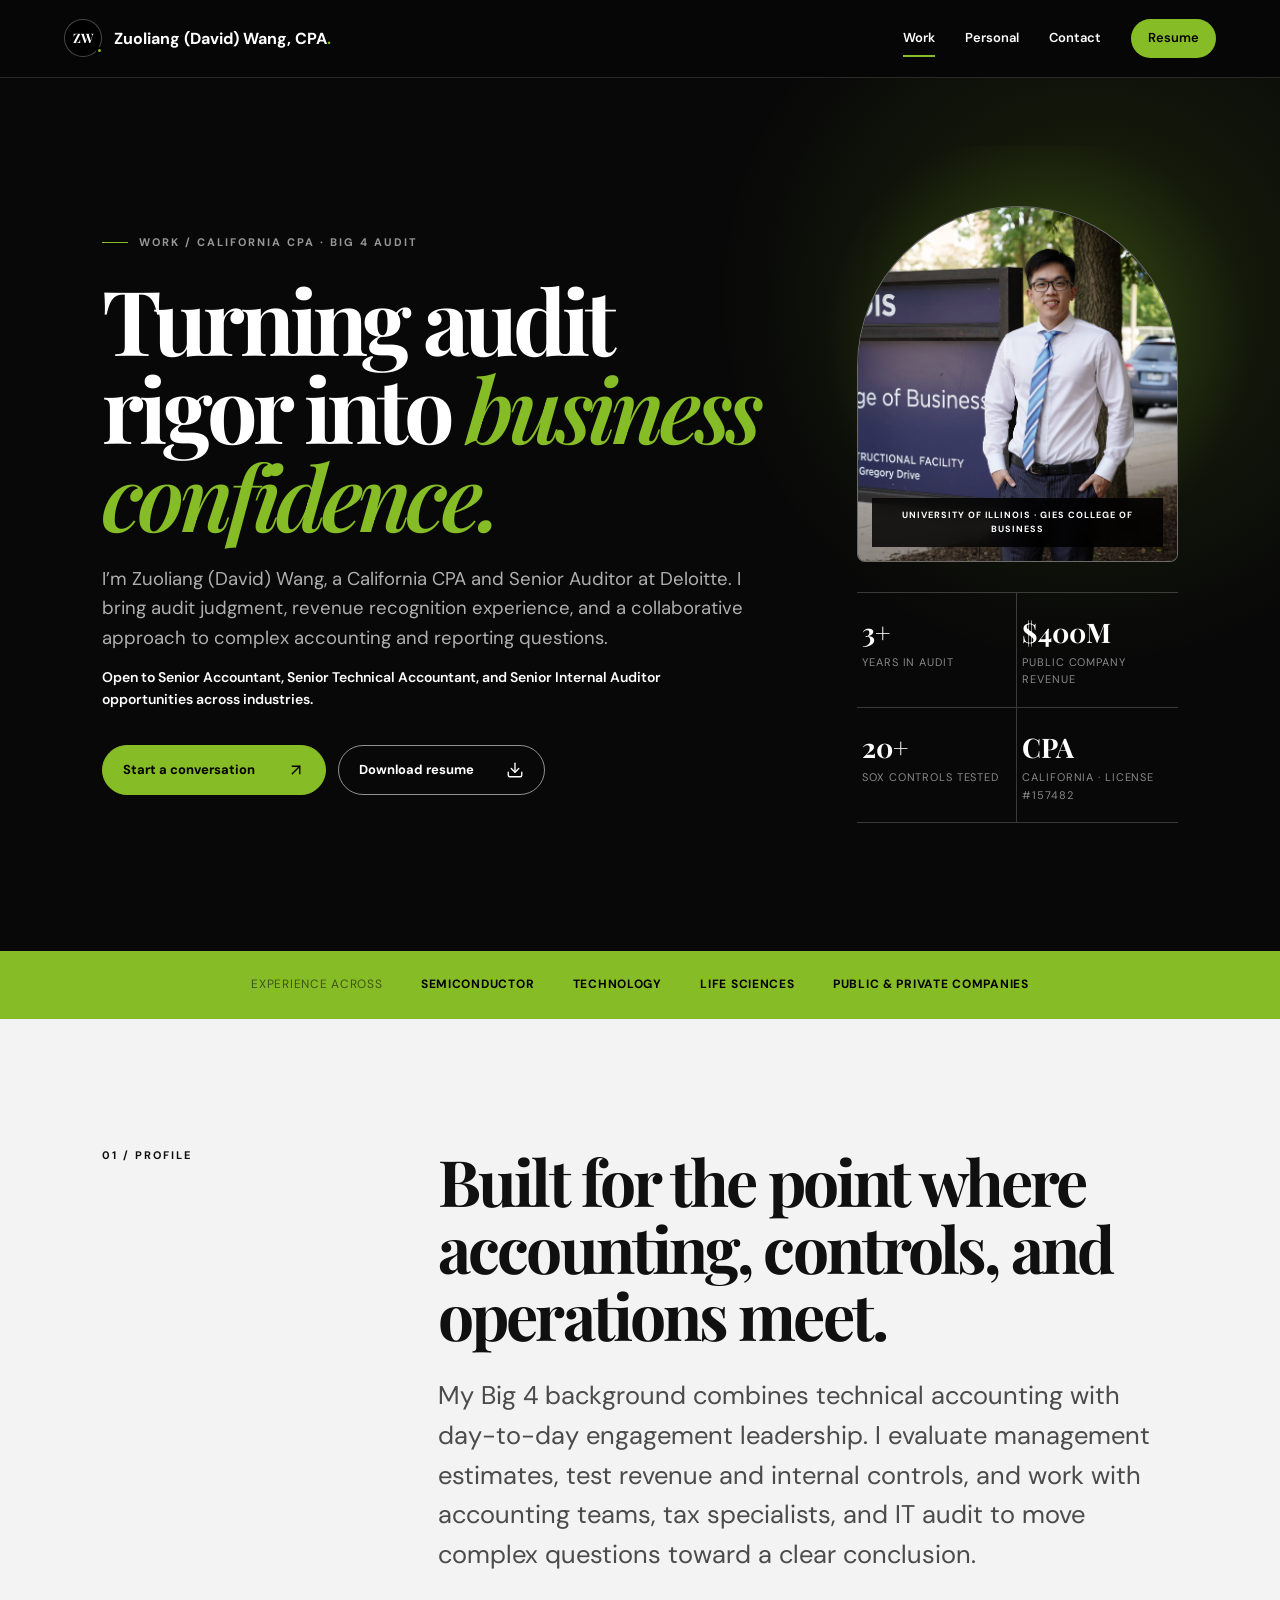
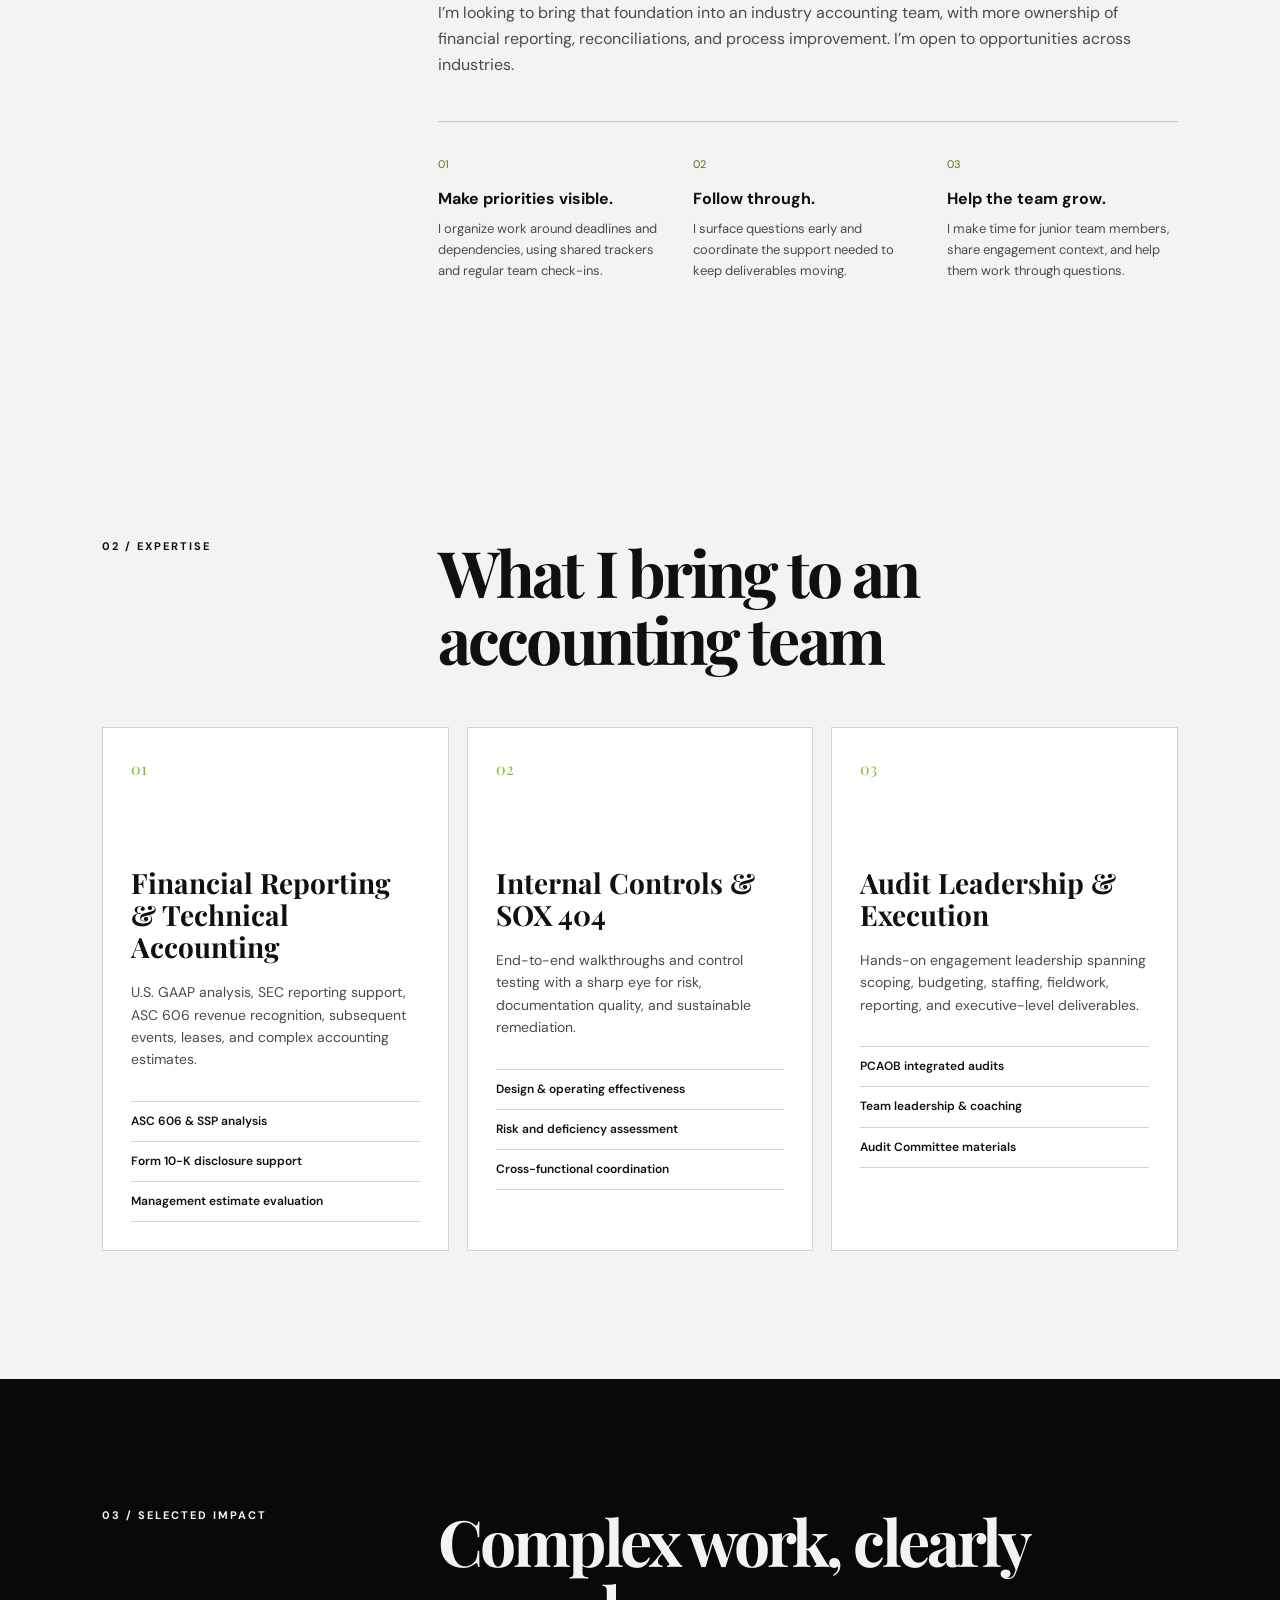
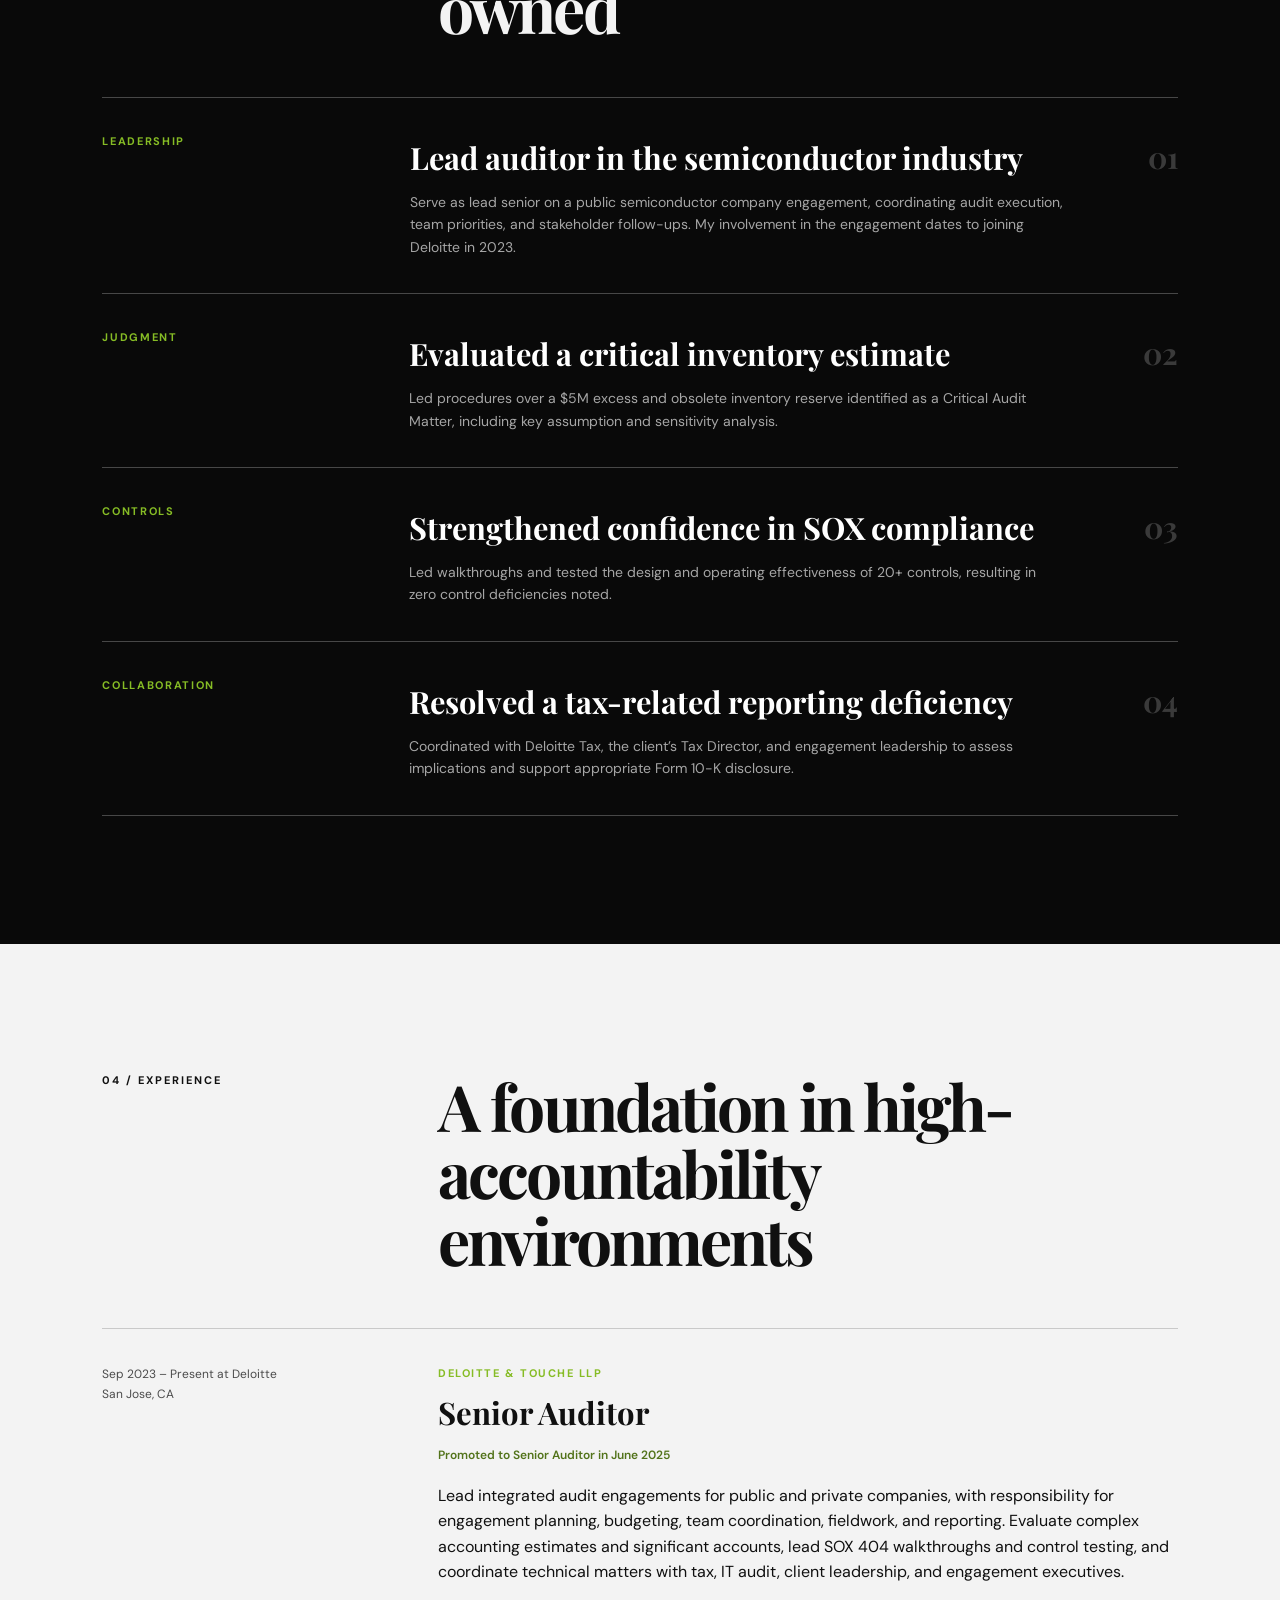
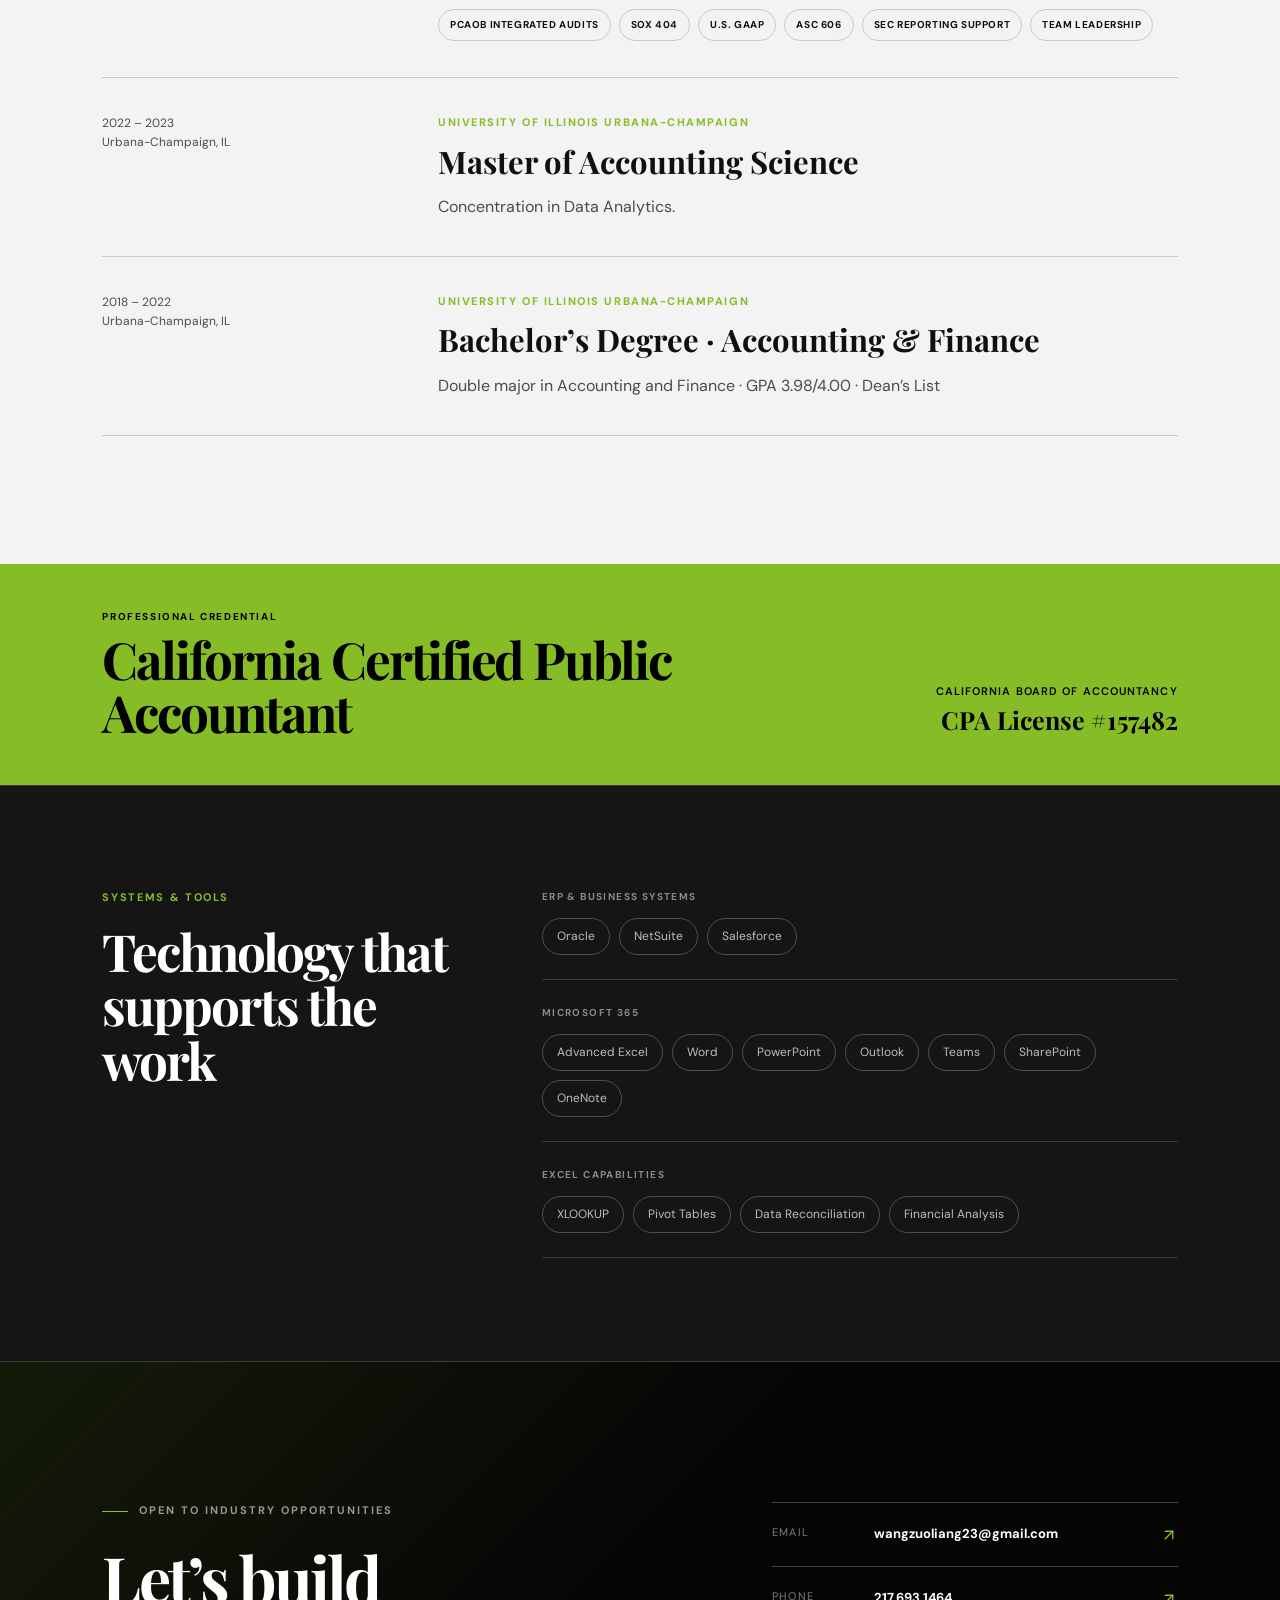
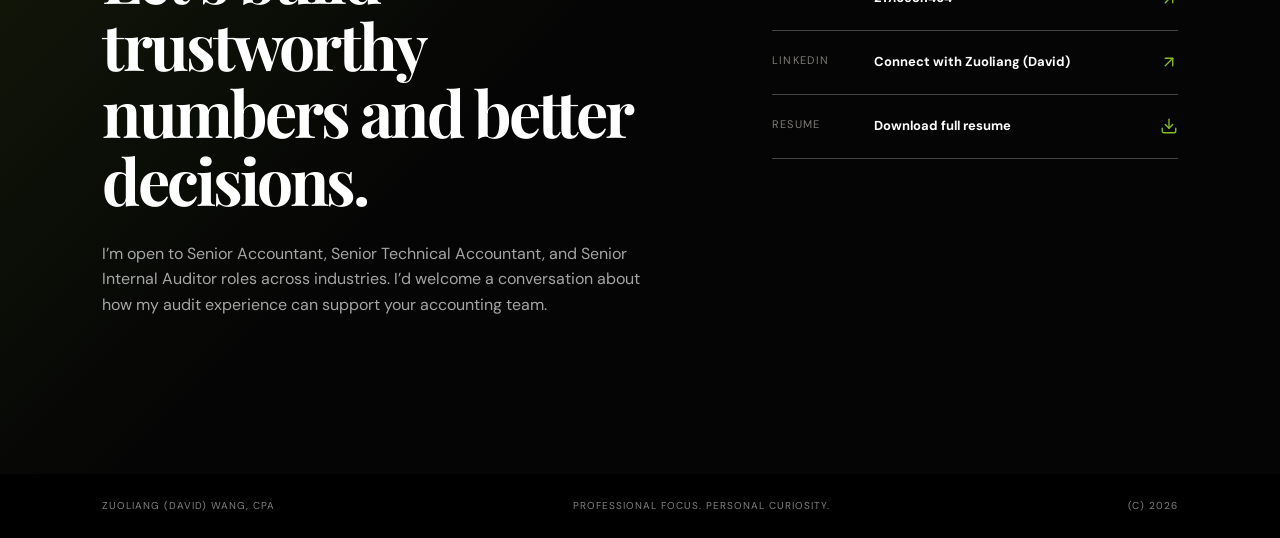
==== commit 27f10b26: "Use Zuoliang (David) Wang throughout and replace character arrows with Lucide SVG icons" ====
--- a/index.html
+++ b/index.html
@@ -5,24 +5,24 @@
   <meta name="viewport" content="width=device-width, initial-scale=1.0">
   <meta name="description" content="Zuoliang (David) Wang, California CPA and Deloitte Senior Auditor. Audit leadership, technical accounting, financial reporting, and internal controls.">
   <meta name="theme-color" content="#080808">
-  <title>David Wang, CPA | Work</title>
+  <title>Zuoliang (David) Wang, CPA | Work</title>
   <link rel="preconnect" href="https://fonts.googleapis.com">
   <link rel="preconnect" href="https://fonts.gstatic.com" crossorigin="">
   <link href="https://fonts.googleapis.com/css2?family=DM+Sans:wght@400;500;600;700&family=Playfair+Display:ital,wght@0,600;0,700;1,600&display=swap" rel="stylesheet">
-  <link rel="stylesheet" href="styles.css?v=two-pages-20261106">
+  <link rel="stylesheet" href="styles.css?v=identity-icons-20261106">
 <link href="https://zuoliangwang23.github.io/" rel="canonical"></head>
 <body class="work-page">
   <a class="skip-link" href="#professional">Skip to content</a>
   <header class="site-header">
-    <a class="brand" href="index.html" aria-label="David Wang home">
-      <span class="brand-mark">DW<span class="brand-dot"></span></span>
-      <span>David Wang, CPA<span class="wordmark-dot">.</span></span>
+    <a class="brand" href="index.html" aria-label="Zuoliang (David) Wang home">
+      <span class="brand-mark">ZW<span class="brand-dot"></span></span>
+      <span>Zuoliang (David) Wang, CPA<span class="wordmark-dot">.</span></span>
     </a>
     <nav aria-label="Main navigation">
       <a aria-current="page" class="section-nav" href="index.html">Work</a>
       <a class="section-nav" href="personal.html">Personal</a>
       <a class="contact-nav" href="#contact">Contact</a>
-      <a class="nav-cta" href="[data-uri]" download="David-Wang-Resume.docx">Resume</a>
+      <a class="nav-cta" href="[data-uri]" download="Zuoliang-Wang-Resume.docx">Resume</a>
     </nav>
   </header>
 
@@ -35,14 +35,21 @@
         <p class="hero-intro">I’m Zuoliang (David) Wang, a California CPA and Senior Auditor at Deloitte. I bring audit judgment, revenue recognition experience, and a collaborative approach to complex accounting and reporting questions.</p>
         <p class="hero-goal">Open to Senior Accountant, Senior Technical Accountant, and Senior Internal Auditor opportunities across industries.</p>
         <div class="hero-actions">
-          <a class="button primary" href="mailto:wangzuoliang23@gmail.com">Start a conversation <span>-&gt;</span></a>
-          <a class="button secondary" href="[data-uri]" download="David-Wang-Resume.docx">Download resume <span>v</span></a>
+          <a class="button primary" href="mailto:wangzuoliang23@gmail.com">Start a conversation <span><svg focusable="false" aria-hidden="true" class="ui-icon" xmlns="http://www.w3.org/2000/svg" width="18" height="18" viewBox="0 0 24 24" fill="none" stroke="currentColor" stroke-width="2" stroke-linecap="round" stroke-linejoin="round">
+  <path d="M7 7h10v10" />
+  <path d="M7 17 17 7" />
+</svg></span></a>
+          <a class="button secondary" href="[data-uri]" download="Zuoliang-Wang-Resume.docx">Download resume <span><svg focusable="false" aria-hidden="true" class="ui-icon" xmlns="http://www.w3.org/2000/svg" width="18" height="18" viewBox="0 0 24 24" fill="none" stroke="currentColor" stroke-width="2" stroke-linecap="round" stroke-linejoin="round">
+  <path d="M12 15V3" />
+  <path d="M21 15v4a2 2 0 0 1-2 2H5a2 2 0 0 1-2-2v-4" />
+  <path d="m7 10 5 5 5-5" />
+</svg></span></a>
         </div>
         
       </div>
       <div class="hero-panel reveal">
         <figure class="portrait-frame">
-          <img src="[data-uri]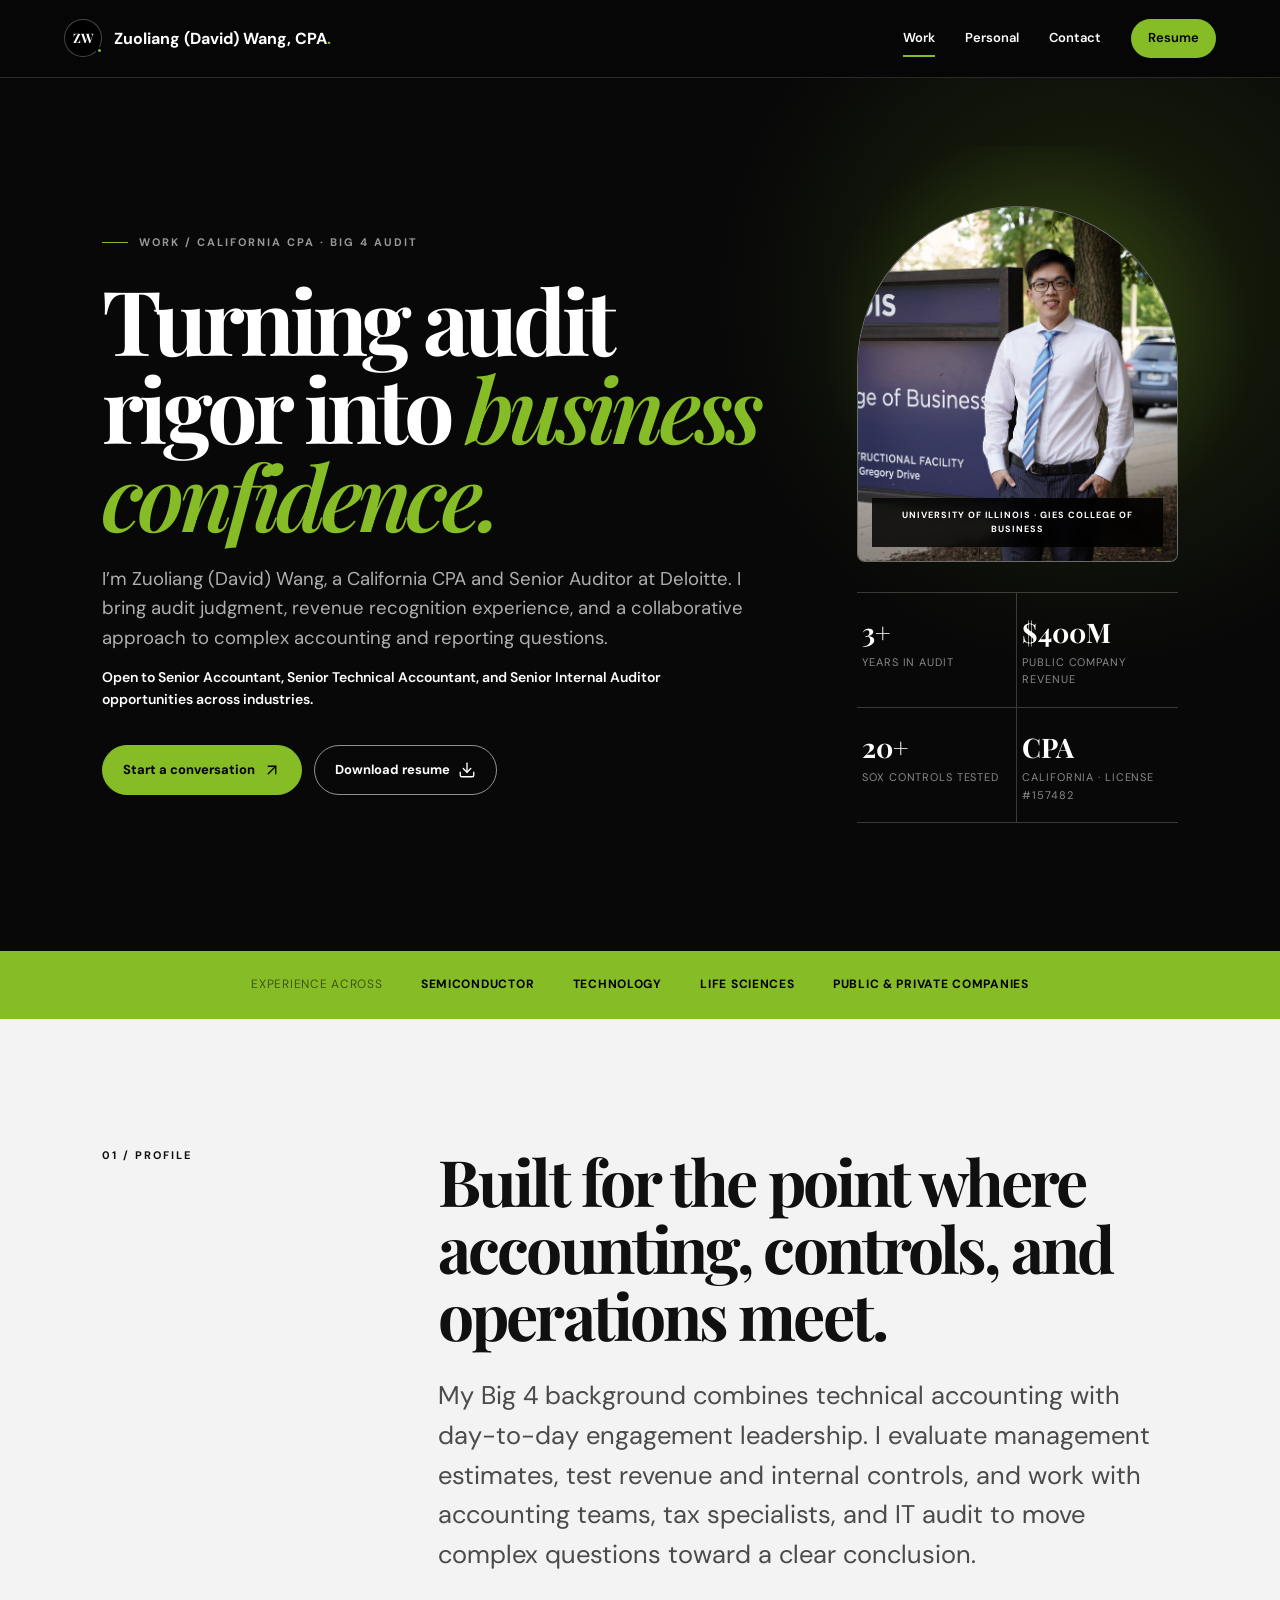
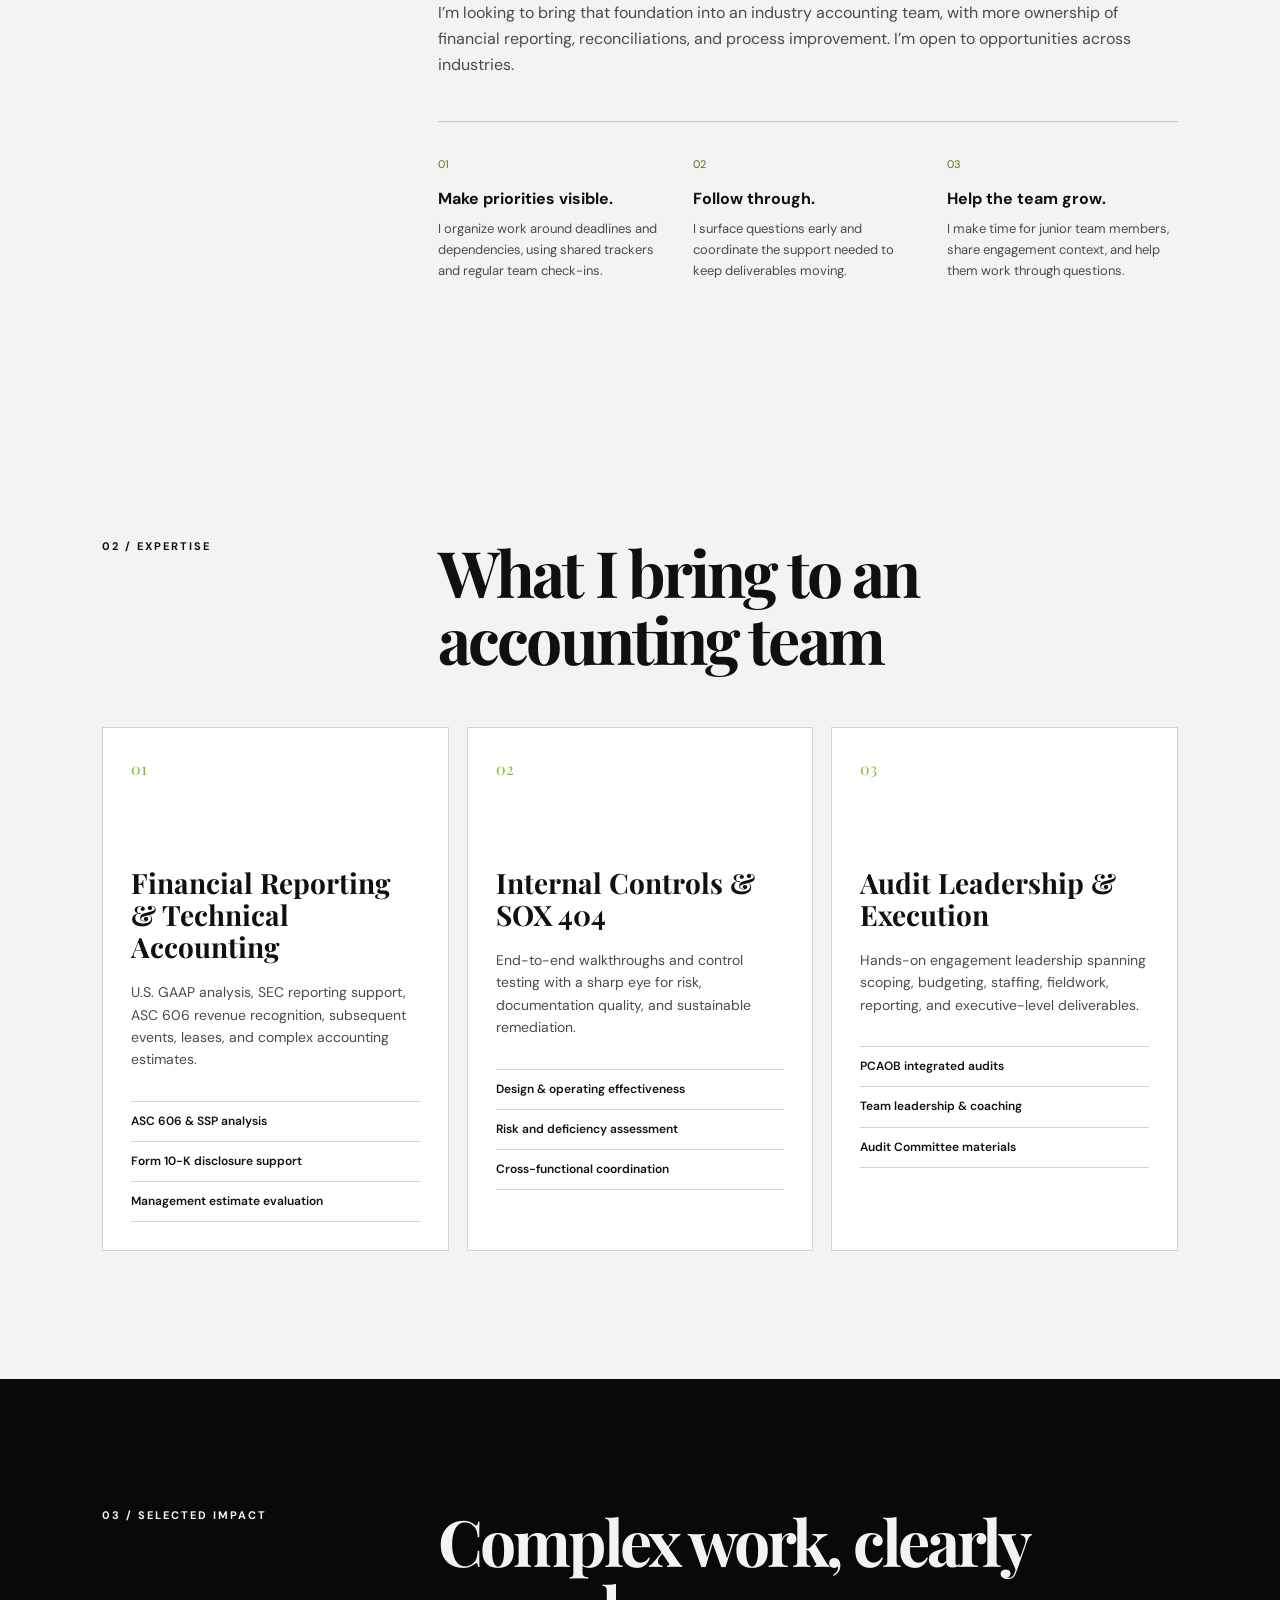
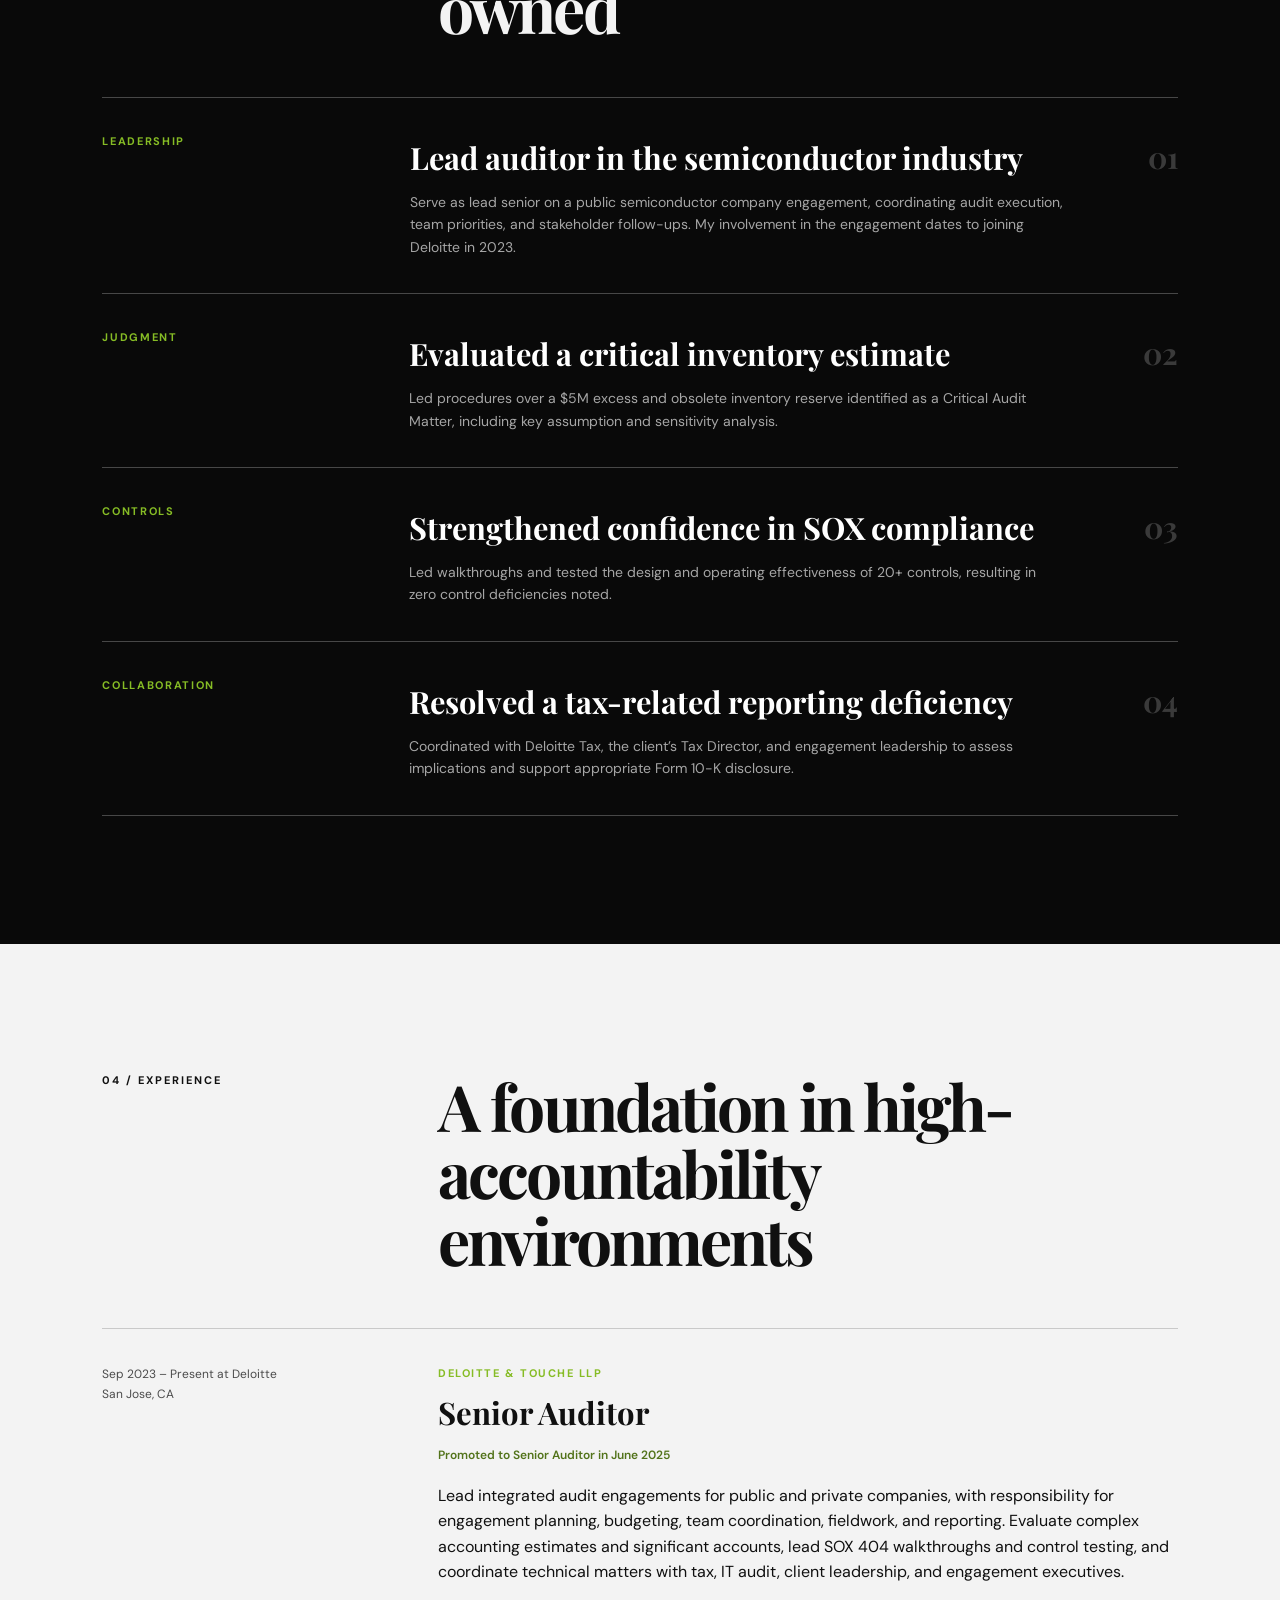
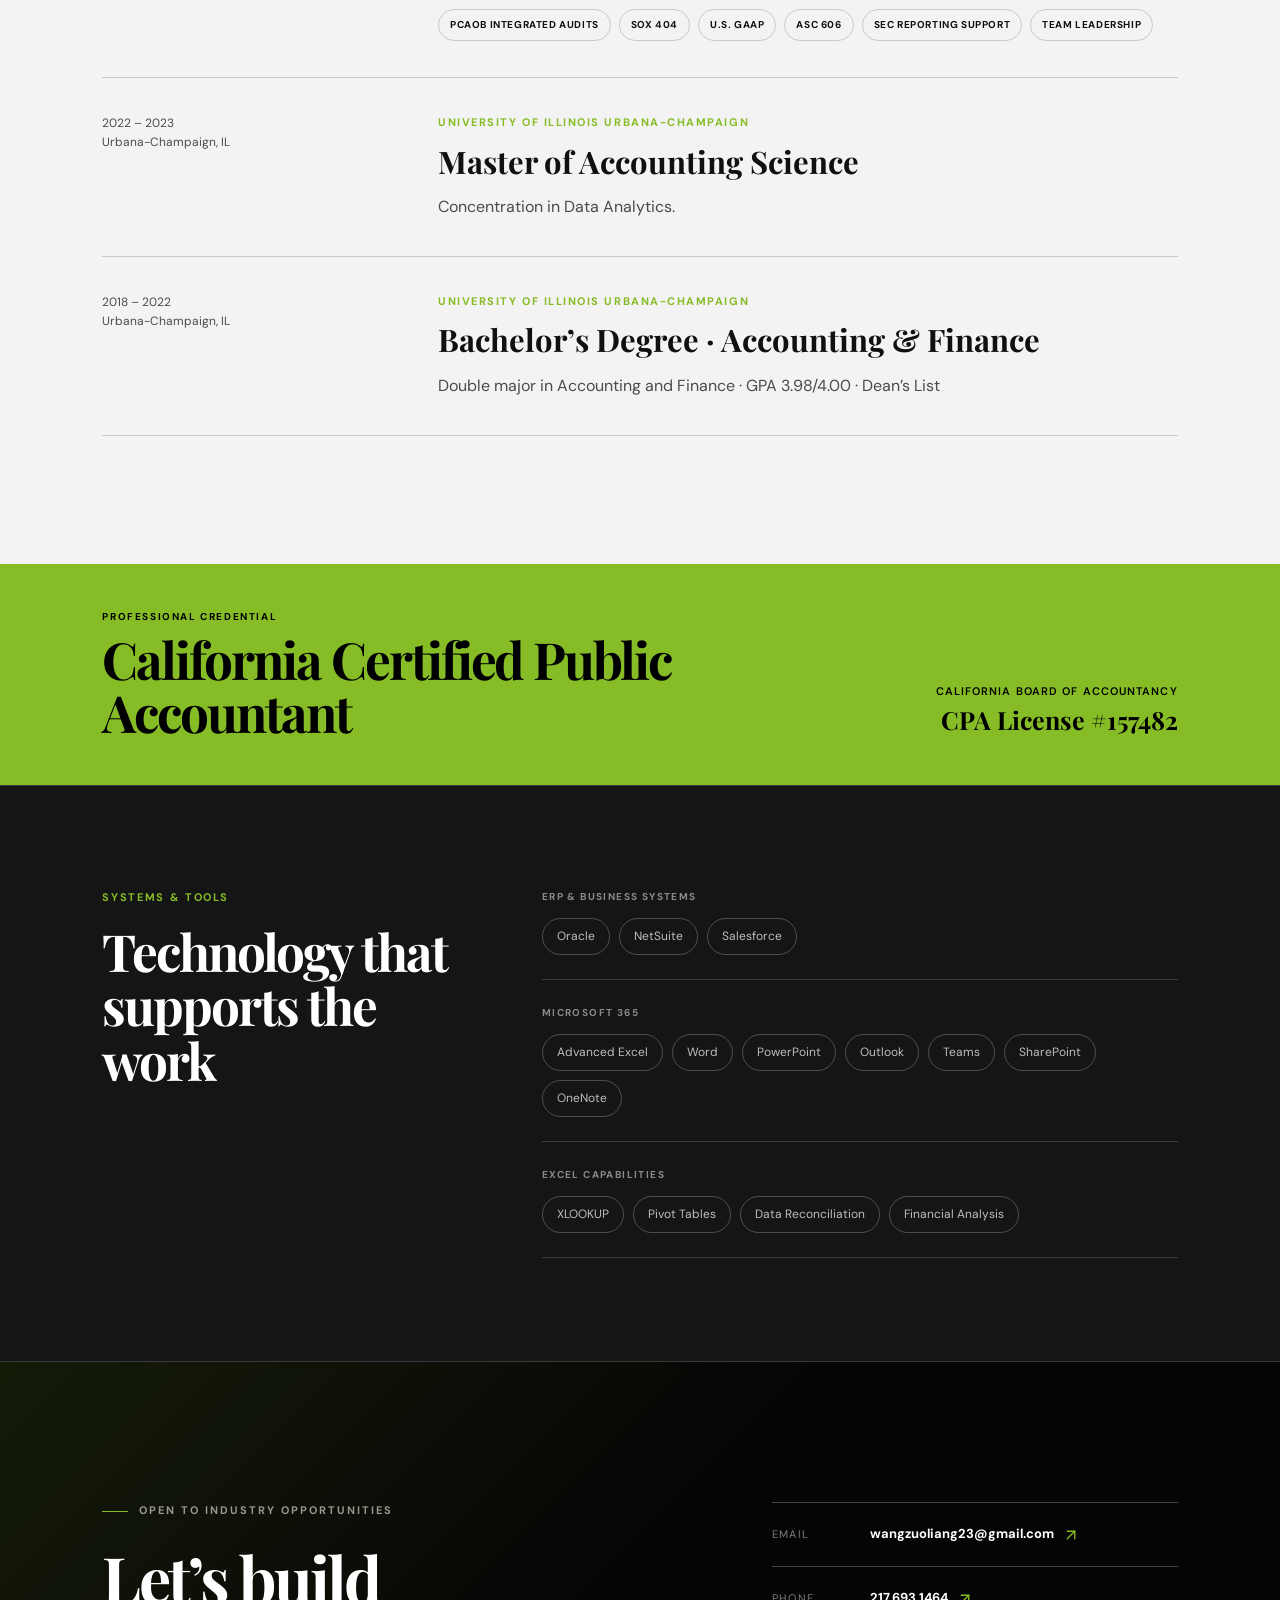
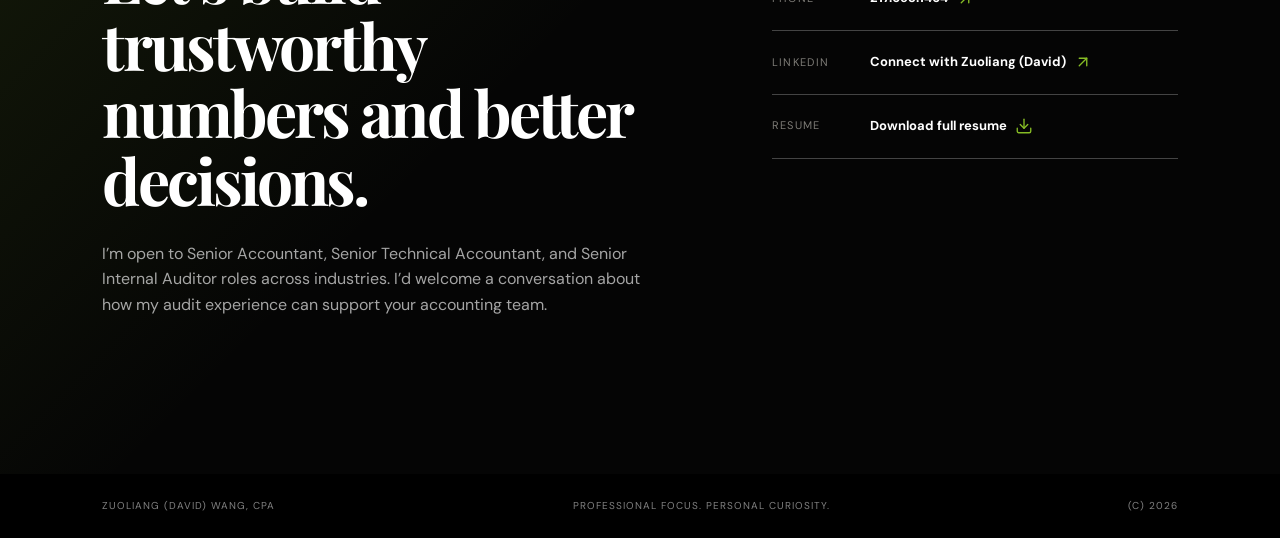
==== commit 497bd71e: "Normalize text-to-icon spacing to 8px across desktop and mobile" ====
--- a/index.html
+++ b/index.html
@@ -9,7 +9,7 @@
   <link rel="preconnect" href="https://fonts.googleapis.com">
   <link rel="preconnect" href="https://fonts.gstatic.com" crossorigin="">
   <link href="https://fonts.googleapis.com/css2?family=DM+Sans:wght@400;500;600;700&family=Playfair+Display:ital,wght@0,600;0,700;1,600&display=swap" rel="stylesheet">
-  <link rel="stylesheet" href="styles.css?v=identity-icons-20261106">
+  <link rel="stylesheet" href="styles.css?v=button-spacing-20261106">
 <link href="https://zuoliangwang23.github.io/" rel="canonical"></head>
 <body class="work-page">
   <a class="skip-link" href="#professional">Skip to content</a>
--- a/styles.css
+++ b/styles.css
@@ -5,6 +5,7 @@
   --paper-deep: #dedede;
   --white: #ffffff;
   --accent: #86bc25;
+  --icon-gap: 8px;
   --line: rgba(16, 16, 16, 0.18);
   --serif: "Playfair Display", Georgia, serif;
   --sans: "DM Sans", Arial, sans-serif;
@@ -106,8 +107,9 @@
 .hero-actions { display: flex; gap: 12px; flex-wrap: wrap; }
 .button {
   display: inline-flex;
-  gap: 32px;
+  gap: var(--icon-gap);
   align-items: center;
+  justify-content: center;
   padding: 14px 20px;
   border: 1px solid rgba(255,255,255,.55);
   border-radius: 99px;
@@ -276,10 +278,10 @@
 .eyebrow.light { color: rgba(245,241,232,.6); }
 .contact-copy p:last-child { max-width: 620px; color: rgba(255,255,255,.64); }
 .contact-links { border-top: 1px solid rgba(255,255,255,.25); }
-.contact-links a { display: grid; grid-template-columns: 90px 1fr auto; gap: 12px; padding: 21px 0; border-bottom: 1px solid rgba(255,255,255,.25); }
+.contact-links a { display: grid; grid-template-columns: 90px minmax(0,max-content) 18px; gap: var(--icon-gap); align-items: center; justify-content: start; padding: 21px 0; border-bottom: 1px solid rgba(255,255,255,.25); }
 .contact-links a:hover strong { color: var(--accent); }
 .contact-links span { color: rgba(245,241,232,.5); font-size: 11px; text-transform: uppercase; letter-spacing: .12em; }
-.contact-links strong { font-size: 13px; transition: color .2s ease; }
+.contact-links strong { min-width: 0; overflow-wrap: anywhere; font-size: 13px; transition: color .2s ease; }
 .contact-links b { display: inline-flex; align-items: center; justify-content: flex-end; color: var(--accent); }
 
 footer { display: flex; justify-content: space-between; padding: 24px clamp(24px, 8vw, 130px); color: rgba(255,255,255,.5); background: #000; font-size: 10px; letter-spacing: .1em; text-transform: uppercase; }
@@ -323,8 +325,8 @@
 .personal-closing { margin-top: 70px; padding-top: 30px; display: flex; flex-wrap: wrap; align-items: center; gap: 16px 30px; border-top: 1px solid rgba(24,32,24,.18); }
 .personal-closing > span { font-family: var(--serif); font-size: 24px; letter-spacing: -.025em; }
 .personal-closing p { margin: 0; font-size: 12px; color: #53624c; }
-.personal-closing a { margin-left: auto; font-weight: 700; font-size: 12px; }
-.personal-closing a > span { margin-left: 16px; }
+.personal-closing a { display: inline-flex; align-items: center; gap: var(--icon-gap); margin-left: auto; font-weight: 700; font-size: 12px; }
+.personal-closing a > span { display: inline-flex; margin-left: 0; }
 
 .photo-journal { margin-top: clamp(70px, 8vw, 115px); padding-top: 40px; border-top: 1px solid rgba(24,32,24,.18); }
 .journal-heading { display: flex; align-items: flex-end; justify-content: space-between; gap: 35px; }
@@ -341,7 +343,7 @@
 .gallery-item img { display: block; width: 100%; height: auto; transition: transform .35s ease; }
 .gallery-item:hover img { transform: scale(1.035); }
 .gallery-item:focus-visible { outline-offset: 3px; }
-.gallery-caption { position: absolute; inset: auto 0 0; display: flex; justify-content: space-between; align-items: center; gap: 10px; padding: 40px 13px 13px; background: linear-gradient(transparent,rgba(0,0,0,.75)); color: #fff; font-size: 11px; line-height: 1.4; }
+.gallery-caption { position: absolute; inset: auto 0 0; display: flex; justify-content: flex-start; align-items: center; gap: var(--icon-gap); padding: 40px 13px 13px; background: linear-gradient(transparent,rgba(0,0,0,.75)); color: #fff; font-size: 11px; line-height: 1.4; }
 .gallery-caption > span { font-size: 20px; line-height: 1; }
 .photo-gallery [hidden], .gallery-filters[hidden] { display: none !important; }
 .gallery-hint { margin: 10px 0 0; color: #5c6852; font-size: 11px; }
@@ -353,8 +355,8 @@
 .viewer-toolbar h2 { margin: 0; color: #cbd5c2; font: 500 12px var(--sans); }
 .photo-dialog button { padding: 10px 13px; font: 600 12px var(--sans); color: #fff; background: #1c271e; border: 1px solid #354535; border-radius: 5px; cursor: pointer; }
 .photo-dialog button:hover { color: #000; background: var(--accent); }
-.viewer-close span { display: inline-flex; align-items: center; margin-left: 4px; }
-.viewer-toolbar button, .viewer-controls button { display: inline-flex; align-items: center; gap: 8px; }
+.viewer-close span { display: inline-flex; align-items: center; margin-left: 0; }
+.viewer-toolbar button, .viewer-controls button { display: inline-flex; align-items: center; gap: var(--icon-gap); }
 .viewer-figure { display: grid; grid-template-rows: minmax(0,1fr) auto; gap: 12px; min-height: 0; margin: 0; }
 .viewer-figure img { display: block; width: 100%; height: 100%; min-height: 0; object-fit: contain; }
 .viewer-figure figcaption { text-align: center; color: #cbd5c2; font-size: 12px; }
@@ -406,8 +408,7 @@
   .hero, .section, .impact-section, .contact-section { padding-inline: 20px; }
   h1 { font-size: 52px; }
   .hero-actions { flex-direction: column; align-items: stretch; }
-  .button { justify-content: space-between; }
-  .contact-links a { grid-template-columns: 70px 1fr auto; }
+  .contact-links a { grid-template-columns: 70px minmax(0,max-content) 18px; }
   .contact-links strong { overflow-wrap: anywhere; }
   footer { flex-direction: column; gap: 7px; padding-inline: 20px; }
 }
